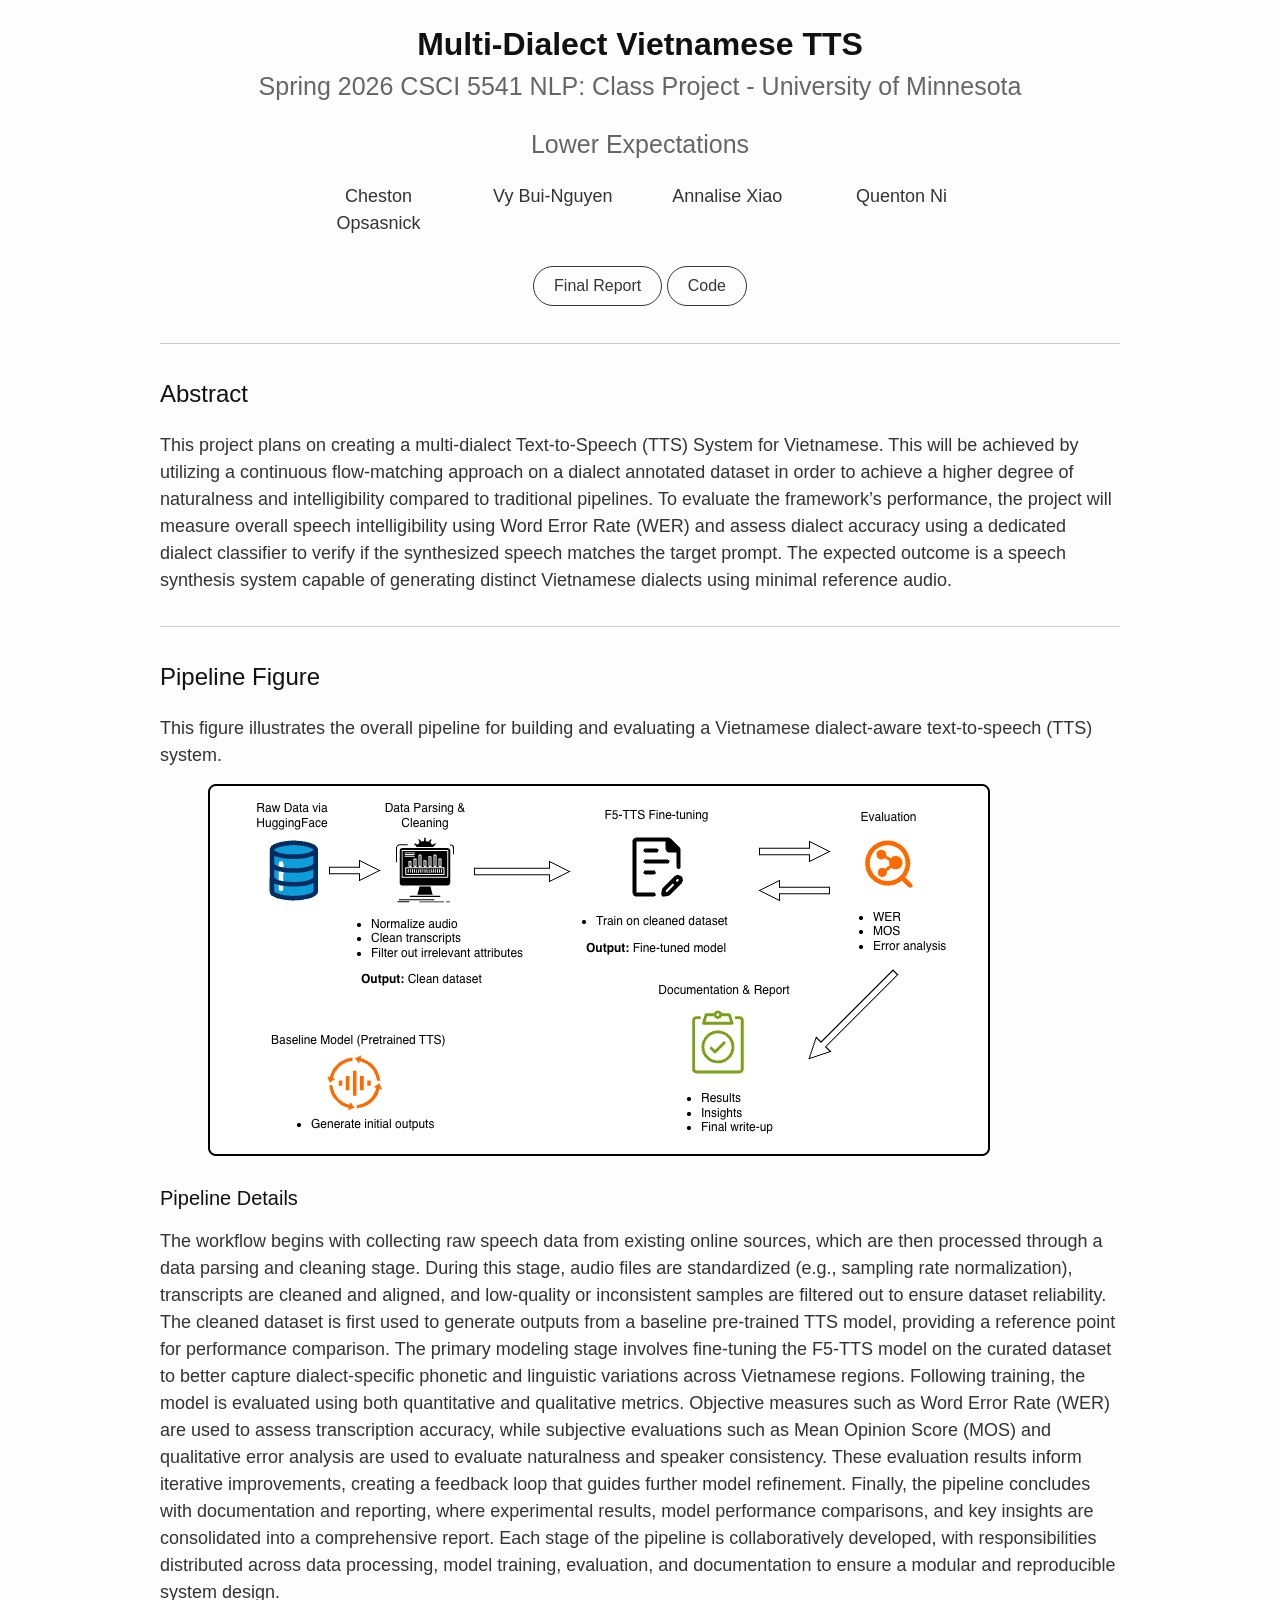
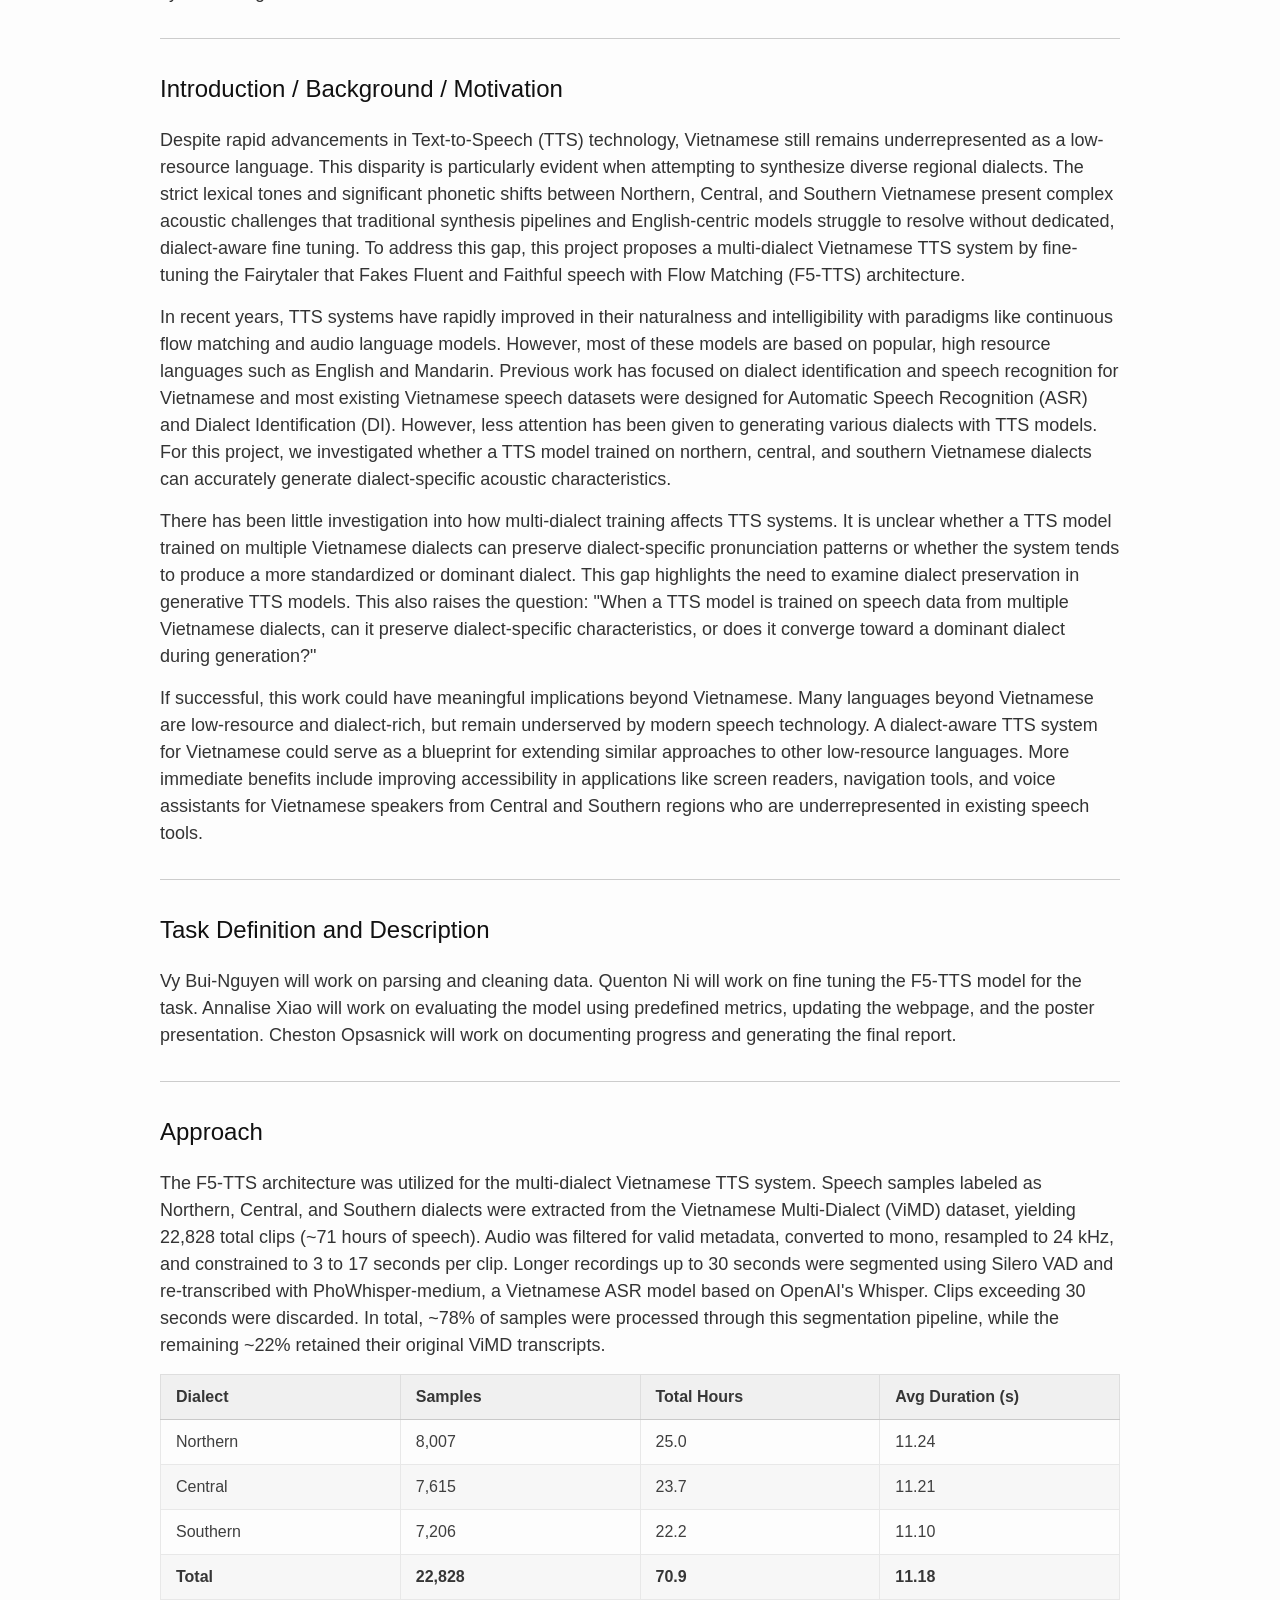
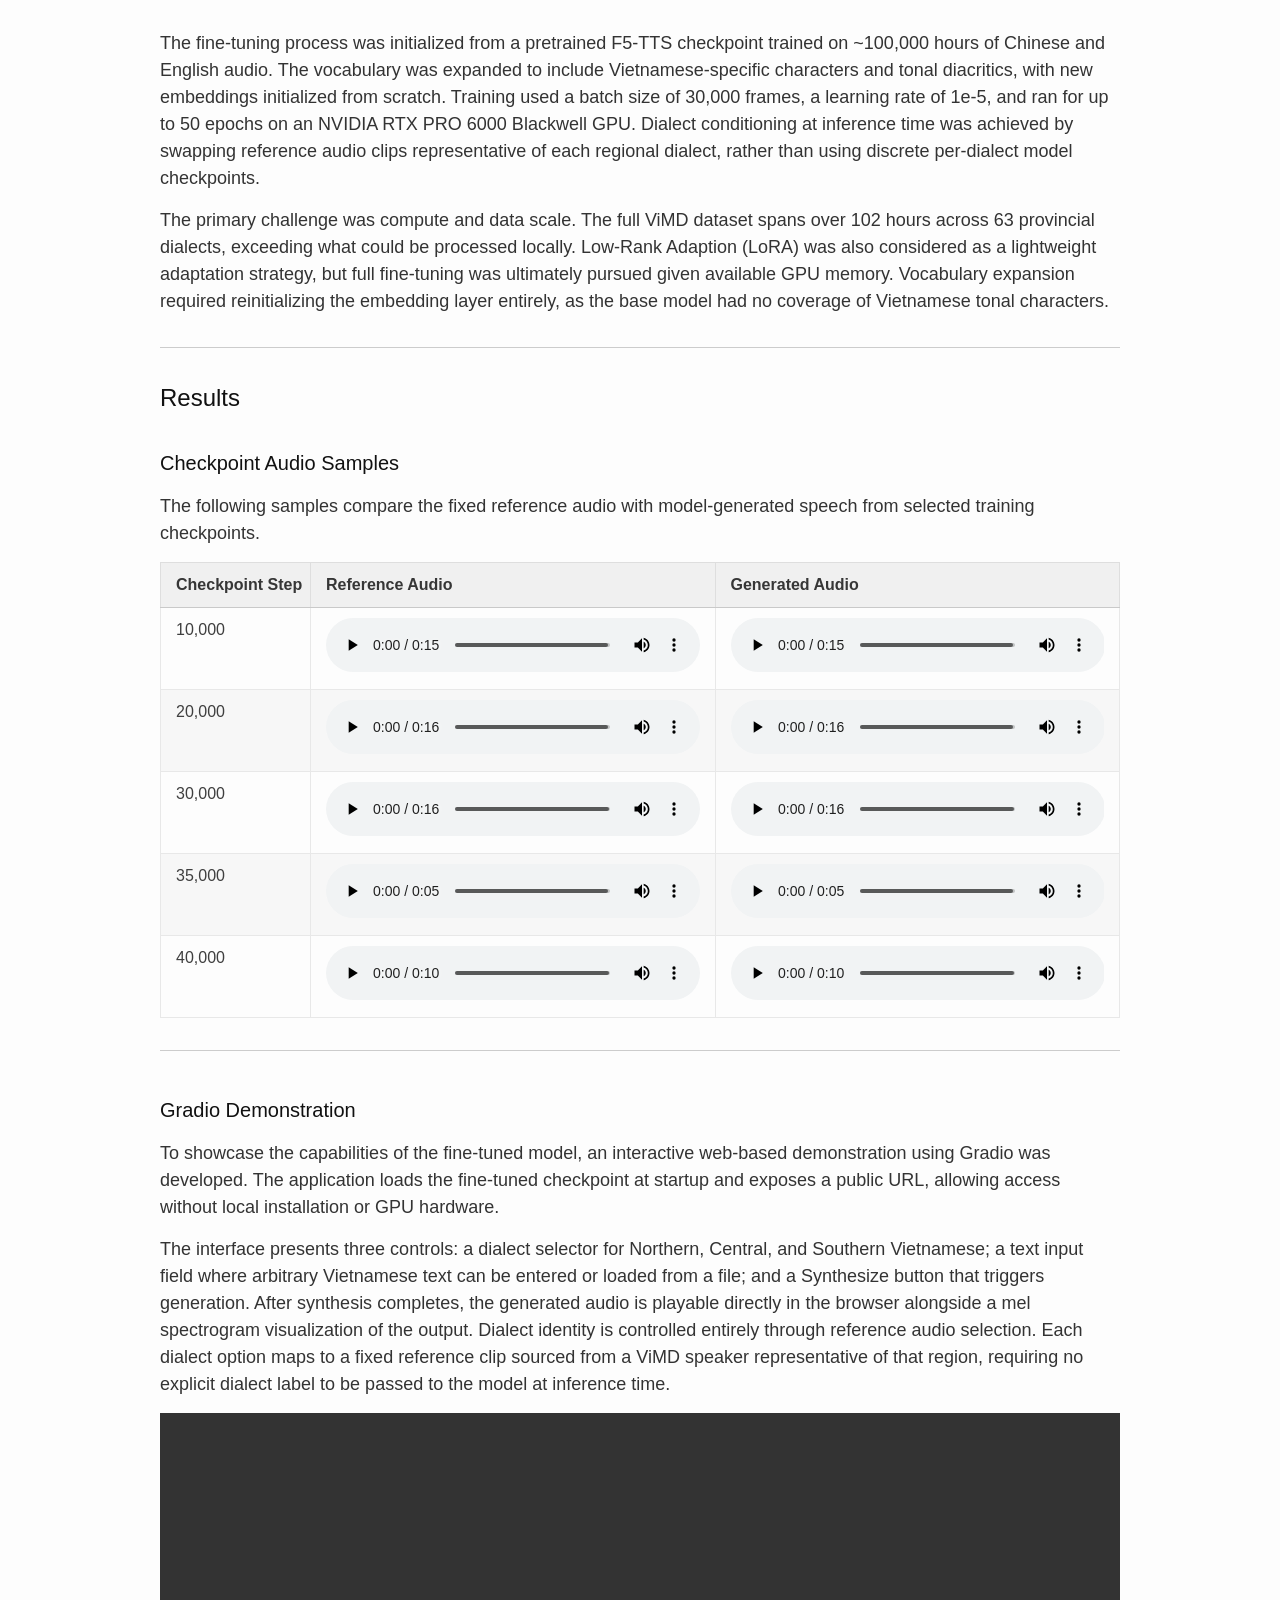
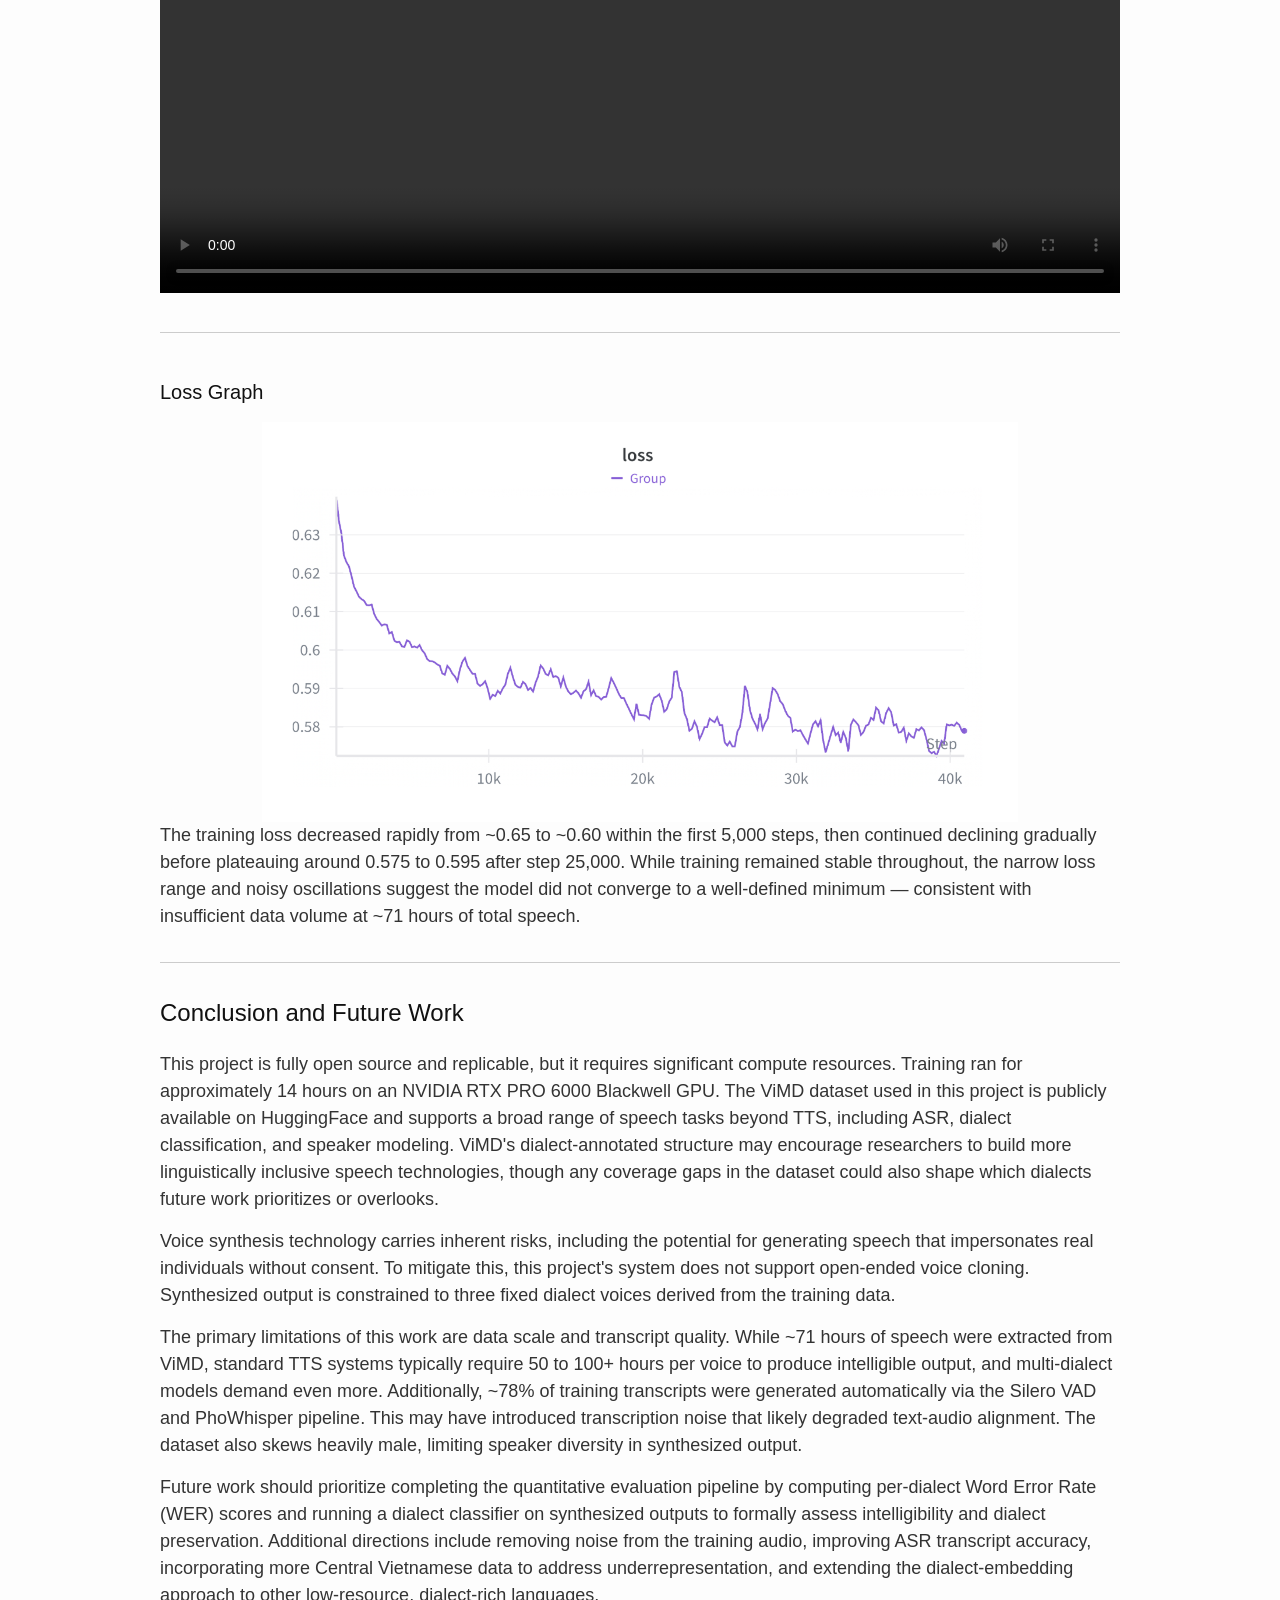
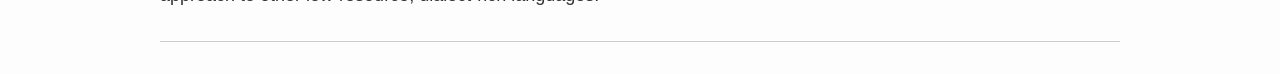
==== docs/index.html @ cd332988 "Deleted unused sections and fixed formatting" ====
<!DOCTYPE html>
<!-- saved from url=(0014)about:internet -->
<html lang=" en-US"><head><meta http-equiv="Content-Type" content="text/html; charset=UTF-8">
  
  <meta http-equiv="X-UA-Compatible" content="IE=edge">
  <meta name="viewport" content="width=device-width, initial-scale=1">
  <title>NLP Class Project | Spring 2026 CSCI 5541 | University of Minnesota</title>

  <link rel="stylesheet" href="./files/bulma.min.css" />

  <link rel="stylesheet" href="./files/styles.css">
  <link rel="preconnect" href="https://fonts.gstatic.com/">
  <link href="./files/css2" rel="stylesheet">
  <link href="./files/css" rel="stylesheet">


  <base href="." target="_blank"></head>


<body>
  <div>
    <div class="wrapper">
      <h1 style="font-family: &#39;Lato&#39;, sans-serif;">Multi-Dialect Vietnamese TTS</h1>
      <h4 style="font-family: &#39;Lato&#39;, sans-serif; ">Spring 2026 CSCI 5541 NLP: Class Project - University of Minnesota</h4>
      <h4 style="font-family: &#39;Lato&#39;, sans-serif; ">Lower Expectations</h4>

      <div class="authors-wrapper">
        
        <div class="author-container">
          <p>
                        
              Cheston Opsasnick
            
          </p>
        </div>
        
        <div class="author-container">
          <p>
            
            Vy Bui-Nguyen
            
          </p>
        </div>
        
        <div class="author-container">
          <p>
              Annalise Xiao
          </p>
        </div>
        
        <div class="author-container">
          <p>
            Quenton Ni
          </p>
        </div>
        
      </div>

      <br/>

      <div class="authors-wrapper">
        <div class="publication-links">
          <!-- Github link -->
          <span class="link-block">
            <a
              href=""
              target="_blank"
              class="external-link button is-normal is-rounded is-dark is-outlined"
            >
            <span>Final Report</span>
            </a>
          </span>
          <span class="link-block">
            <a
              href="https://github.com/vybuin/viet_tts_project"
              target="_blank"
              class="external-link button is-normal is-rounded is-dark is-outlined"
            >
            <span>Code</span>
            </a>
          </span>                   
        </div>
      </div>


    </div>
  </div>

  <div class="wrapper">
    <hr>
    
    <h2 id="abstract">Abstract</h2>

<p>
This project plans on creating a multi-dialect Text-to-Speech (TTS) System for Vietnamese. This will be achieved by utilizing a continuous flow-matching approach on a dialect annotated dataset in order to achieve a higher degree
of naturalness and intelligibility compared to traditional pipelines. To evaluate the framework’s performance, the project will measure overall speech intelligibility using Word Error
Rate (WER) and assess dialect accuracy using a dedicated dialect classifier to verify if the synthesized speech matches the target prompt. The expected outcome is a speech synthesis system capable of generating distinct Vietnamese
dialects using minimal reference audio.
</p>

<hr>

<h2 id="teaser">Pipeline Figure</h2>

<p>This figure illustrates the overall pipeline for building and evaluating a Vietnamese dialect-aware text-to-speech (TTS) system.</p>

<p class="sys-img"><img src="./files/teaser.png" alt="imgname"></p>

<h3 id="the-timeline-and-the-highlights">Pipeline Details</h3>

<p>
The workflow begins with collecting raw speech data from existing online sources, which are then processed through a data parsing and cleaning stage. During this stage, audio files are standardized (e.g., sampling rate normalization), transcripts are cleaned and aligned, and low-quality or inconsistent samples are filtered out to ensure dataset reliability.
The cleaned dataset is first used to generate outputs from a baseline pre-trained TTS model, providing a reference point for performance comparison. The primary modeling stage involves fine-tuning the F5-TTS model on the curated dataset to better capture dialect-specific phonetic and linguistic variations across Vietnamese regions.
Following training, the model is evaluated using both quantitative and qualitative metrics. Objective measures such as Word Error Rate (WER) are used to assess transcription accuracy, while subjective evaluations such as Mean Opinion Score (MOS) and qualitative error analysis are used to evaluate naturalness and speaker consistency. These evaluation results inform iterative improvements, creating a feedback loop that guides further model refinement.
Finally, the pipeline concludes with documentation and reporting, where experimental results, model performance comparisons, and key insights are consolidated into a comprehensive report. Each stage of the pipeline is collaboratively developed, with responsibilities distributed across data processing, model training, evaluation, and documentation to ensure a modular and reproducible system design.
</p>

<hr>

<h2 id="introduction">Introduction / Background / Motivation</h2>
<p>
Despite rapid advancements in Text-to-Speech (TTS) technology, Vietnamese still remains underrepresented as a low-resource language. This disparity is particularly evident when attempting to synthesize diverse regional dialects. 
The strict lexical tones and significant phonetic shifts between Northern, Central, and Southern Vietnamese present complex acoustic challenges that traditional synthesis pipelines and English-centric models struggle to resolve without dedicated, dialect-aware fine tuning.
To address this gap, this project proposes a multi-dialect Vietnamese TTS system by fine-tuning the Fairytaler that Fakes Fluent and Faithful speech with Flow Matching (F5-TTS) architecture. 
</p>

<p>
In recent years, TTS systems have rapidly improved in their naturalness and intelligibility with paradigms like continuous flow matching and audio language models.  However, most of these models are based on popular, high resource languages such as English and Mandarin.
Previous work has focused on dialect identification and speech recognition for Vietnamese and most existing Vietnamese speech datasets were designed for Automatic Speech Recognition (ASR) and Dialect Identification (DI).
However, less attention has been given to generating various dialects with TTS models. For this project, we investigated whether a TTS model trained on northern, central, and southern Vietnamese dialects can accurately generate dialect-specific acoustic characteristics. 
<p>

<p>
There has been little investigation into how multi-dialect training affects TTS systems. It is unclear whether a TTS model trained on multiple Vietnamese dialects can preserve dialect-specific pronunciation patterns or whether the system tends to produce a more standardized or dominant dialect. 
This gap highlights the need to examine dialect preservation in generative TTS models. This also raises the question: "When a TTS model is trained on speech data from multiple Vietnamese dialects, can it preserve dialect-specific characteristics, or does it converge toward a dominant dialect during generation?"
</p>

<p>
If successful, this work could have meaningful implications beyond Vietnamese. Many languages beyond Vietnamese are low-resource and dialect-rich, but remain underserved by modern speech technology. A dialect-aware TTS system for Vietnamese could serve as a blueprint for extending similar approaches to other low-resource languages.
More immediate benefits include improving accessibility in applications like screen readers, navigation tools, and voice assistants for Vietnamese speakers from Central and Southern regions who are underrepresented in existing speech tools.
</p>

<hr>

<h2 id="task_def">Task Definition and Description</h2>
<p>
Vy Bui-Nguyen will work on parsing and cleaning data. Quenton Ni will work on fine tuning the F5-TTS model for the task. 
Annalise Xiao will work on evaluating the model using predefined metrics, updating the webpage, and the poster presentation. Cheston Opsasnick will work on documenting progress and generating the final report.
</p>

<hr>

<h2 id="approach">Approach</h2>
<p>
The F5-TTS architecture was utilized for the multi-dialect Vietnamese TTS system. Speech samples labeled as Northern, Central, and Southern dialects were extracted from the Vietnamese Multi-Dialect (ViMD) dataset, yielding 22,828 total clips (~71 hours of speech). Audio was filtered for valid metadata, converted to mono, resampled to 24 kHz, and constrained to 3 to 17 seconds per clip. 
Longer recordings up to 30 seconds were segmented using Silero VAD and re-transcribed with PhoWhisper-medium, a Vietnamese ASR model based on OpenAI's Whisper. Clips exceeding 30 seconds were discarded. In total, ~78% of samples were processed through this segmentation pipeline, while the remaining ~22% retained their original ViMD transcripts. 
</p>

<div class="table-wrapper">
  <table class="project-table">
    <thead>
      <tr>
        <th>Dialect</th>
        <th>Samples</th>
        <th>Total Hours</th>
        <th>Avg Duration (s)</th>
      </tr>
    </thead>
    <tbody>
      <tr><td>Northern</td><td>8,007</td><td>25.0</td><td>11.24</td></tr>
      <tr><td>Central</td><td>7,615</td><td>23.7</td><td>11.21</td></tr>
      <tr><td>Southern</td><td>7,206</td><td>22.2</td><td>11.10</td></tr>
      <tr><td><strong>Total</strong></td><td><strong>22,828</strong></td><td><strong>70.9</strong></td><td><strong>11.18</strong></td></tr>
    </tbody>
  </table>
</div>

<p>
The fine-tuning process was initialized from a pretrained F5-TTS checkpoint trained on ~100,000 hours of Chinese and English audio. The vocabulary was expanded to include Vietnamese-specific characters and tonal diacritics, with new embeddings initialized from scratch.
Training used a batch size of 30,000 frames, a learning rate of 1e-5, and ran for up to 50 epochs on an NVIDIA RTX PRO 6000 Blackwell GPU. Dialect conditioning at inference time was achieved by swapping reference audio clips representative of each regional dialect, rather than using discrete per-dialect model checkpoints.
</p>

<p>
The primary challenge was compute and data scale. The full ViMD dataset spans over 102 hours across 63 provincial dialects, exceeding what could be processed locally. Low-Rank Adaption (LoRA) was also considered as a lightweight adaptation strategy, but full fine-tuning was ultimately pursued given available GPU memory. 
Vocabulary expansion required reinitializing the embedding layer entirely, as the base model had no coverage of Vietnamese tonal characters.
</p>

<hr>
    
<h2 id="results">Results</h2>

<h3>Checkpoint Audio Samples</h3>
<p>
  The following samples compare the fixed reference audio with model-generated speech from selected training checkpoints.
</p>

<div class="table-wrapper">
  <table class="project-table audio-results-table">
    <thead>
      <tr>
        <th>Checkpoint Step</th>
        <th>Reference Audio</th>
        <th>Generated Audio</th>
      </tr>
    </thead>
    <tbody>
      <tr>
        <td>10,000</td>
        <td>
          <audio controls preload="metadata">
            <source src="./files/audio/update_10000_ref.wav" type="audio/wav">
            Your browser does not support the audio element.
          </audio>
        </td>
        <td>
          <audio controls preload="metadata">
            <source src="./files/audio/update_10000_gen.wav" type="audio/wav">
            Your browser does not support the audio element.
          </audio>
        </td>
      </tr>
      <tr>
        <td>20,000</td>
        <td>
          <audio controls preload="metadata">
            <source src="./files/audio/update_20000_ref.wav" type="audio/wav">
            Your browser does not support the audio element.
          </audio>
        </td>
        <td>
          <audio controls preload="metadata">
            <source src="./files/audio/update_20000_gen.wav" type="audio/wav">
            Your browser does not support the audio element.
          </audio>
        </td>
      </tr>
      <tr>
        <td>30,000</td>
        <td>
          <audio controls preload="metadata">
            <source src="./files/audio/update_30000_ref.wav" type="audio/wav">
            Your browser does not support the audio element.
          </audio>
        </td>
        <td>
          <audio controls preload="metadata">
            <source src="./files/audio/update_30000_gen.wav" type="audio/wav">
            Your browser does not support the audio element.
          </audio>
        </td>
      </tr>
      <tr>
        <td>35,000</td>
        <td>
          <audio controls preload="metadata">
            <source src="./files/audio/update_35000_ref.wav" type="audio/wav">
            Your browser does not support the audio element.
          </audio>
        </td>
        <td>
          <audio controls preload="metadata">
            <source src="./files/audio/update_35000_gen.wav" type="audio/wav">
            Your browser does not support the audio element.
          </audio>
        </td>
      </tr>
      <tr>
        <td>40,000</td>
        <td>
          <audio controls preload="metadata">
            <source src="./files/audio/update_40000_ref.wav" type="audio/wav">
            Your browser does not support the audio element.
          </audio>
        </td>
        <td>
          <audio controls preload="metadata">
            <source src="./files/audio/update_40000_gen.wav" type="audio/wav">
            Your browser does not support the audio element.
          </audio>
        </td>
      </tr>
    </tbody>
  </table>
</div>

<hr>

<h3>Gradio Demonstration</h3>
<p>
To showcase the capabilities of the fine-tuned model, an interactive web-based demonstration using Gradio was developed. 
The application loads the fine-tuned checkpoint at startup and exposes a public URL, allowing access without local installation or GPU hardware.
</p>

<p>
The interface presents three controls: a dialect selector for Northern, Central, and Southern Vietnamese; a text input field where arbitrary Vietnamese text can be entered or loaded from a file; and a Synthesize button that triggers generation. After synthesis completes, the 
generated audio is playable directly in the browser alongside a mel spectrogram visualization of the output. Dialect identity is controlled entirely through reference audio selection. 
Each dialect option maps to a fixed reference clip sourced from a ViMD speaker representative of that region, requiring no explicit dialect label to be passed to the model at inference time.
</p>

<video width="1080" controls>
  <source src="files/gradio-demo.mp4" type="video/mp4">
</video>

<hr>

<h3>Loss Graph</h3>
<div style="text-align: center;">
  <img style="height: 400px;" alt="Training loss curve over 40,000 steps" src="./files/loss-graph.png">
</div>
<p>
  The training loss decreased rapidly from ~0.65 to ~0.60 within the first 5,000 steps, then continued declining gradually before plateauing around 0.575 to 0.595 after step 25,000. While training remained stable throughout, the narrow loss range and noisy oscillations suggest the model did not converge to a well-defined minimum — consistent with insufficient data volume at ~71 hours of total speech.
</p>

<hr>

<h2 id="conclusion">Conclusion and Future Work</h2>
<p>
  This project is fully open source and replicable, but it requires significant compute resources. Training ran for approximately 14 hours on an NVIDIA RTX PRO 6000 Blackwell GPU. The ViMD dataset used in this project is publicly available on HuggingFace and supports a broad range of speech tasks beyond TTS, including ASR, dialect classification, and speaker modeling. ViMD's dialect-annotated structure may encourage researchers to build more linguistically inclusive speech technologies, though any coverage gaps in the dataset could also shape which dialects future work prioritizes or overlooks.
</p>

<p>
  Voice synthesis technology carries inherent risks, including the potential for generating speech that impersonates real individuals without consent. To mitigate this, this project's system does not support open-ended voice cloning. Synthesized output is constrained to three fixed dialect voices derived from the training data.
</p>

<p>
  The primary limitations of this work are data scale and transcript quality. While ~71 hours of speech were extracted from ViMD, standard TTS systems typically require 50 to 100+ hours per voice to produce intelligible output, and multi-dialect models demand even more. Additionally, ~78% of training transcripts were generated automatically via the Silero VAD and PhoWhisper pipeline. This may have introduced transcription noise that likely degraded text-audio alignment. The dataset also skews heavily male, limiting speaker diversity in synthesized output.
</p>

<p>
  Future work should prioritize completing the quantitative evaluation pipeline by computing per-dialect Word Error Rate (WER) scores and running a dialect classifier on synthesized outputs to formally assess intelligibility and dialect preservation. Additional directions include removing noise from the training audio, improving ASR transcript accuracy, incorporating more Central Vietnamese data to address underrepresentation, and extending the dialect-embedding approach to other low-resource, dialect-rich languages.
</p>

<hr>
  </div>
  
</body></html>
---- docs/files/styles.css ----
/** Reset some basic elements */
body, h1, h2, h3, h4, h5, h6, p, blockquote, pre, hr, dl, dd, ol, ul, figure { margin: 0; padding: 0; }

/** Basic styling */
body { font: 400 16px/1.5 -apple-system, BlinkMacSystemFont, "Segoe UI", Roboto, Helvetica, Arial, sans-serif, "Apple Color Emoji", "Segoe UI Emoji", "Segoe UI Symbol"; color: #111; background-color: #fdfdfd; -webkit-text-size-adjust: 100%; -webkit-font-feature-settings: "kern" 1; -moz-font-feature-settings: "kern" 1; -o-font-feature-settings: "kern" 1; font-feature-settings: "kern" 1; font-kerning: normal; display: flex; min-height: 100vh; flex-direction: column; }

/** Set `margin-bottom` to maintain vertical rhythm */
h1, h2, h3, h4, h5, h6, p, blockquote, pre, ul, ol, dl, figure, .highlight { margin-bottom: 15px; }

/** `main` element */
main { display: block; /* Default value of `display` of `main` element is 'inline' in IE 11. */ }

/** Images */
img { max-width: 100%; vertical-align: middle; }

/** Figures */
figure > img { display: block; }

figcaption { font-size: 14px; }

/** Lists */
ul, ol { margin-left: 30px; }

li > ul, li > ol { margin-bottom: 0; }

/** Headings */
h1, h2, h3, h4, h5, h6 { font-weight: 400; }

/** Links */
a { color: #2a7ae2; text-decoration: none; }

a:visited { color: #1756a9; }

a:hover { color: #111; text-decoration: underline; }

.social-media-list a:hover { text-decoration: none; }

.social-media-list a:hover .username { text-decoration: underline; }

/** Blockquotes */
blockquote { color: #828282; border-left: 4px solid #e8e8e8; padding-left: 15px; font-size: 18px; letter-spacing: -1px; font-style: italic; }

blockquote > :last-child { margin-bottom: 0; }

/** Code formatting */
pre, code { font-size: 15px; border: 1px solid #e8e8e8; border-radius: 3px; background-color: #eef; }

code { padding: 1px 5px; }

pre { padding: 8px 12px; overflow-x: auto; }

pre > code { border: 0; padding-right: 0; padding-left: 0; }

/** Wrapper */
.wrapper { max-width: -webkit-calc(800px - (30px * 2)); max-width: calc(800px - (30px * 2)); margin-right: auto; margin-left: auto; padding-right: 30px; padding-left: 30px; }

@media screen and (max-width: 800px) { .wrapper { max-width: -webkit-calc(800px - (30px)); max-width: calc(800px - (30px)); padding-right: 15px; padding-left: 15px; } }

/** Clearfix */
.footer-col-wrapper:after, .wrapper:after { content: ""; display: table; clear: both; }

/** Icons */
.svg-icon { width: 16px; height: 16px; display: inline-block; fill: #828282; padding-right: 5px; vertical-align: text-top; }

.social-media-list li + li { padding-top: 5px; }

/** Tables */
table { margin-bottom: 30px; width: 100%; text-align: left; color: #3f3f3f; border-collapse: collapse; border: 1px solid #e8e8e8; }

table tr:nth-child(even) { background-color: #f7f7f7; }

table th, table td { padding: 10px 15px; }

table th { background-color: #f0f0f0; border: 1px solid #dedede; border-bottom-color: #c9c9c9; }

table td { border: 1px solid #e8e8e8; }

.table-wrapper { overflow-x: auto; margin-bottom: 30px; }

.table-wrapper table { margin-bottom: 0; }

.project-table { table-layout: fixed; }

.audio-results-table { min-width: 700px; }

.audio-results-table th:first-child,
.audio-results-table td:first-child { width: 150px; white-space: nowrap; }

.audio-results-table audio { width: 100%; min-width: 220px; }

/** Site header */
.site-header { border-top: 5px solid #424242; border-bottom: 1px solid #e8e8e8; min-height: 55.95px; position: relative; }

.site-title { font-size: 26px; font-weight: 300; line-height: 54px; letter-spacing: -1px; margin-bottom: 0; float: left; }

.site-title, .site-title:visited { color: #424242; }

.site-nav { float: right; line-height: 54px; }

.site-nav .nav-trigger { display: none; }

.site-nav .menu-icon { display: none; }

.site-nav .page-link { color: #111; line-height: 1.5; }

.site-nav .page-link:not(:last-child) { margin-right: 20px; }

@media screen and (max-width: 600px) { .site-nav { position: absolute; top: 9px; right: 15px; background-color: #fdfdfd; border: 1px solid #e8e8e8; border-radius: 5px; text-align: right; } .site-nav label[for="nav-trigger"] { display: block; float: right; width: 36px; height: 36px; z-index: 2; cursor: pointer; } .site-nav .menu-icon { display: block; float: right; width: 36px; height: 26px; line-height: 0; padding-top: 10px; text-align: center; } .site-nav .menu-icon > svg { fill: #424242; } .site-nav input ~ .trigger { clear: both; display: none; } .site-nav input:checked ~ .trigger { display: block; padding-bottom: 5px; } .site-nav .page-link { display: block; padding: 5px 10px; margin-left: 20px; } .site-nav .page-link:not(:last-child) { margin-right: 0; } }

/** Site footer */
.site-footer { border-top: 1px solid #e8e8e8; padding: 30px 0; }

.footer-heading { font-size: 18px; margin-bottom: 15px; }

.contact-list, .social-media-list { list-style: none; margin-left: 0; }

.footer-col-wrapper { font-size: 15px; color: #828282; margin-left: -15px; }

.footer-col { float: left; margin-bottom: 15px; padding-left: 15px; }

.footer-col-1 { width: -webkit-calc(35% - (30px / 2)); width: calc(35% - (30px / 2)); }

.footer-col-2 { width: -webkit-calc(20% - (30px / 2)); width: calc(20% - (30px / 2)); }

.footer-col-3 { width: -webkit-calc(45% - (30px / 2)); width: calc(45% - (30px / 2)); }

@media screen and (max-width: 800px) { .footer-col-1, .footer-col-2 { width: -webkit-calc(50% - (30px / 2)); width: calc(50% - (30px / 2)); } .footer-col-3 { width: -webkit-calc(100% - (30px / 2)); width: calc(100% - (30px / 2)); } }

@media screen and (max-width: 600px) { .footer-col { float: none; width: -webkit-calc(100% - (30px / 2)); width: calc(100% - (30px / 2)); } }

/** Page content */
.page-content { padding: 30px 0; flex: 1; }

.page-heading { font-size: 32px; }

.post-list-heading { font-size: 28px; }

.post-list { margin-left: 0; list-style: none; }

.post-list > li { margin-bottom: 30px; }

.post-meta { font-size: 14px; color: #828282; }

.post-link { display: block; font-size: 24px; }

/** Posts */
.post-header { margin-bottom: 30px; }

.post-title { font-size: 42px; letter-spacing: -1px; line-height: 1; }

@media screen and (max-width: 800px) { .post-title { font-size: 36px; } }

.post-content { margin-bottom: 30px; }

.post-content h2 { font-size: 32px; }

@media screen and (max-width: 800px) { .post-content h2 { font-size: 28px; } }

.post-content h3 { font-size: 26px; }

@media screen and (max-width: 800px) { .post-content h3 { font-size: 22px; } }

.post-content h4 { font-size: 20px; }

@media screen and (max-width: 800px) { .post-content h4 { font-size: 18px; } }

/** Syntax highlighting styles */
.highlight { background: #fff; }

.highlighter-rouge .highlight { background: #eef; }

.highlight .c { color: #998; font-style: italic; }

.highlight .err { color: #a61717; background-color: #e3d2d2; }

.highlight .k { font-weight: bold; }

.highlight .o { font-weight: bold; }

.highlight .cm { color: #998; font-style: italic; }

.highlight .cp { color: #999; font-weight: bold; }

.highlight .c1 { color: #998; font-style: italic; }

.highlight .cs { color: #999; font-weight: bold; font-style: italic; }

.highlight .gd { color: #000; background-color: #fdd; }

.highlight .gd .x { color: #000; background-color: #faa; }

.highlight .ge { font-style: italic; }

.highlight .gr { color: #a00; }

.highlight .gh { color: #999; }

.highlight .gi { color: #000; background-color: #dfd; }

.highlight .gi .x { color: #000; background-color: #afa; }

.highlight .go { color: #888; }

.highlight .gp { color: #555; }

.highlight .gs { font-weight: bold; }

.highlight .gu { color: #aaa; }

.highlight .gt { color: #a00; }

.highlight .kc { font-weight: bold; }

.highlight .kd { font-weight: bold; }

.highlight .kp { font-weight: bold; }

.highlight .kr { font-weight: bold; }

.highlight .kt { color: #458; font-weight: bold; }

.highlight .m { color: #099; }

.highlight .s { color: #d14; }

.highlight .na { color: #008080; }

.highlight .nb { color: #0086B3; }

.highlight .nc { color: #458; font-weight: bold; }

.highlight .no { color: #008080; }

.highlight .ni { color: #800080; }

.highlight .ne { color: #900; font-weight: bold; }

.highlight .nf { color: #900; font-weight: bold; }

.highlight .nn { color: #555; }

.highlight .nt { color: #000080; }

.highlight .nv { color: #008080; }

.highlight .ow { font-weight: bold; }

.highlight .w { color: #bbb; }

.highlight .mf { color: #099; }

.highlight .mh { color: #099; }

.highlight .mi { color: #099; }

.highlight .mo { color: #099; }

.highlight .sb { color: #d14; }

.highlight .sc { color: #d14; }

.highlight .sd { color: #d14; }

.highlight .s2 { color: #d14; }

.highlight .se { color: #d14; }

.highlight .sh { color: #d14; }

.highlight .si { color: #d14; }

.highlight .sx { color: #d14; }

.highlight .sr { color: #009926; }

.highlight .s1 { color: #d14; }

.highlight .ss { color: #990073; }

.highlight .bp { color: #999; }

.highlight .vc { color: #008080; }

.highlight .vg { color: #008080; }

.highlight .vi { color: #008080; }

.highlight .il { color: #099; }

.wrapper { max-width: calc(1000px - (10px * 2)); padding-right: 10px; padding-left: 10px; }

h1 { font-weight: bold; font-size: 32px; margin-top: 20px; margin-bottom: 0px; text-align: center; }

hr { margin-top: 32px; margin-bottom: 32px; background-color: #ccc; border: 0px; height: 1px; }

h4 { color: #666; font-size: 25px; margin-bottom: 20px; text-align: center; }

h2 { font-size: 24px; margin-bottom: 20px; }

h3 { font-size: 20px; padding-top: 12px; }

p { font-size: 18px; color: #333; font-weight: 300; }

.video-wrapper { text-align: center; margin-bottom: 20px; position: relative; width: 100%; padding-bottom: 56.25%; }

iframe { position: absolute; width: 100%; height: 100%; left: 0; top: 0; }

.links-wrapper { display: flex; flex-direction: row; align-items: flex-start; justify-content: center; gap: 40px; text-align: center; }


.authors-wrapper { display: flex; flex-direction: row; align-items: flex-start; justify-content: center; gap: 40px; text-align: center; }


.author-container { width: 14%; align-self: flex-start; }

.author-container p { margin-bottom: 0px; font-size: 18px; }

.author-image { position: relative; width: 100%; padding-bottom: 100%; margin-bottom: 5px; }

.author-image img { position: absolute; width: 100%; height: 100%; top: 0; left: 0; border-radius: 50%; }

.center { text-align: center; }

.acknowledgement { color: #999; font-size: 12px; }

.logos { text-align: center; }

.logos img { padding: 0 4px 0 4px; height: 28px; }

.img-left { display: inline-block; width: 45%; }

.text-right { display: inline-block; width: calc(54% - 16px); margin-left: 16px; vertical-align: middle; }

.quote { width: 70%; margin-left: 15%; }

pre { display: block; font-size: 14px; color: #333; word-break: break-all; word-wrap: break-word; background-color: #f5f5f5; border: 1px solid #ccc; border-radius: 4px; }

.sys-img { width: 90%; margin-left: 5%; }

.sys-img-small { width: 70%; margin-left: 15%; }

.sys-icon-img img { width: 25px; }

.links p { margin-bottom: 10px; }

@media (max-width: 600px) { h4 { font-size: 20px; } h2 { font-size: 20px; } h3 { font-size: 16px; } p { font-size: 14px; } .author-container p { font-size: 10px; } pre { font-size: 10px; } .wrapper { max-width: calc(100vw - 20px); padding-right: 10px; padding-left: 10px; } .authors-wrapper { display: flex; flex-direction: row; align-items: flex-start; justify-content: center; gap: 10px; text-align: center; } .author-container { width: 12%; align-self: flex-start; } .img-left { display: block; text-align: center; width: 70%; margin-left: 15%; } .text-right { width: 100%; margin-left: 0px; } .sys-img { width: 100%; margin-left: 0; } }

caption {
    caption-side: bottom;
}
/*# sourceMappingURL=styles.css.map */




.link-block a {
    margin-top: 5px;
    margin-bottom: 5px;
}
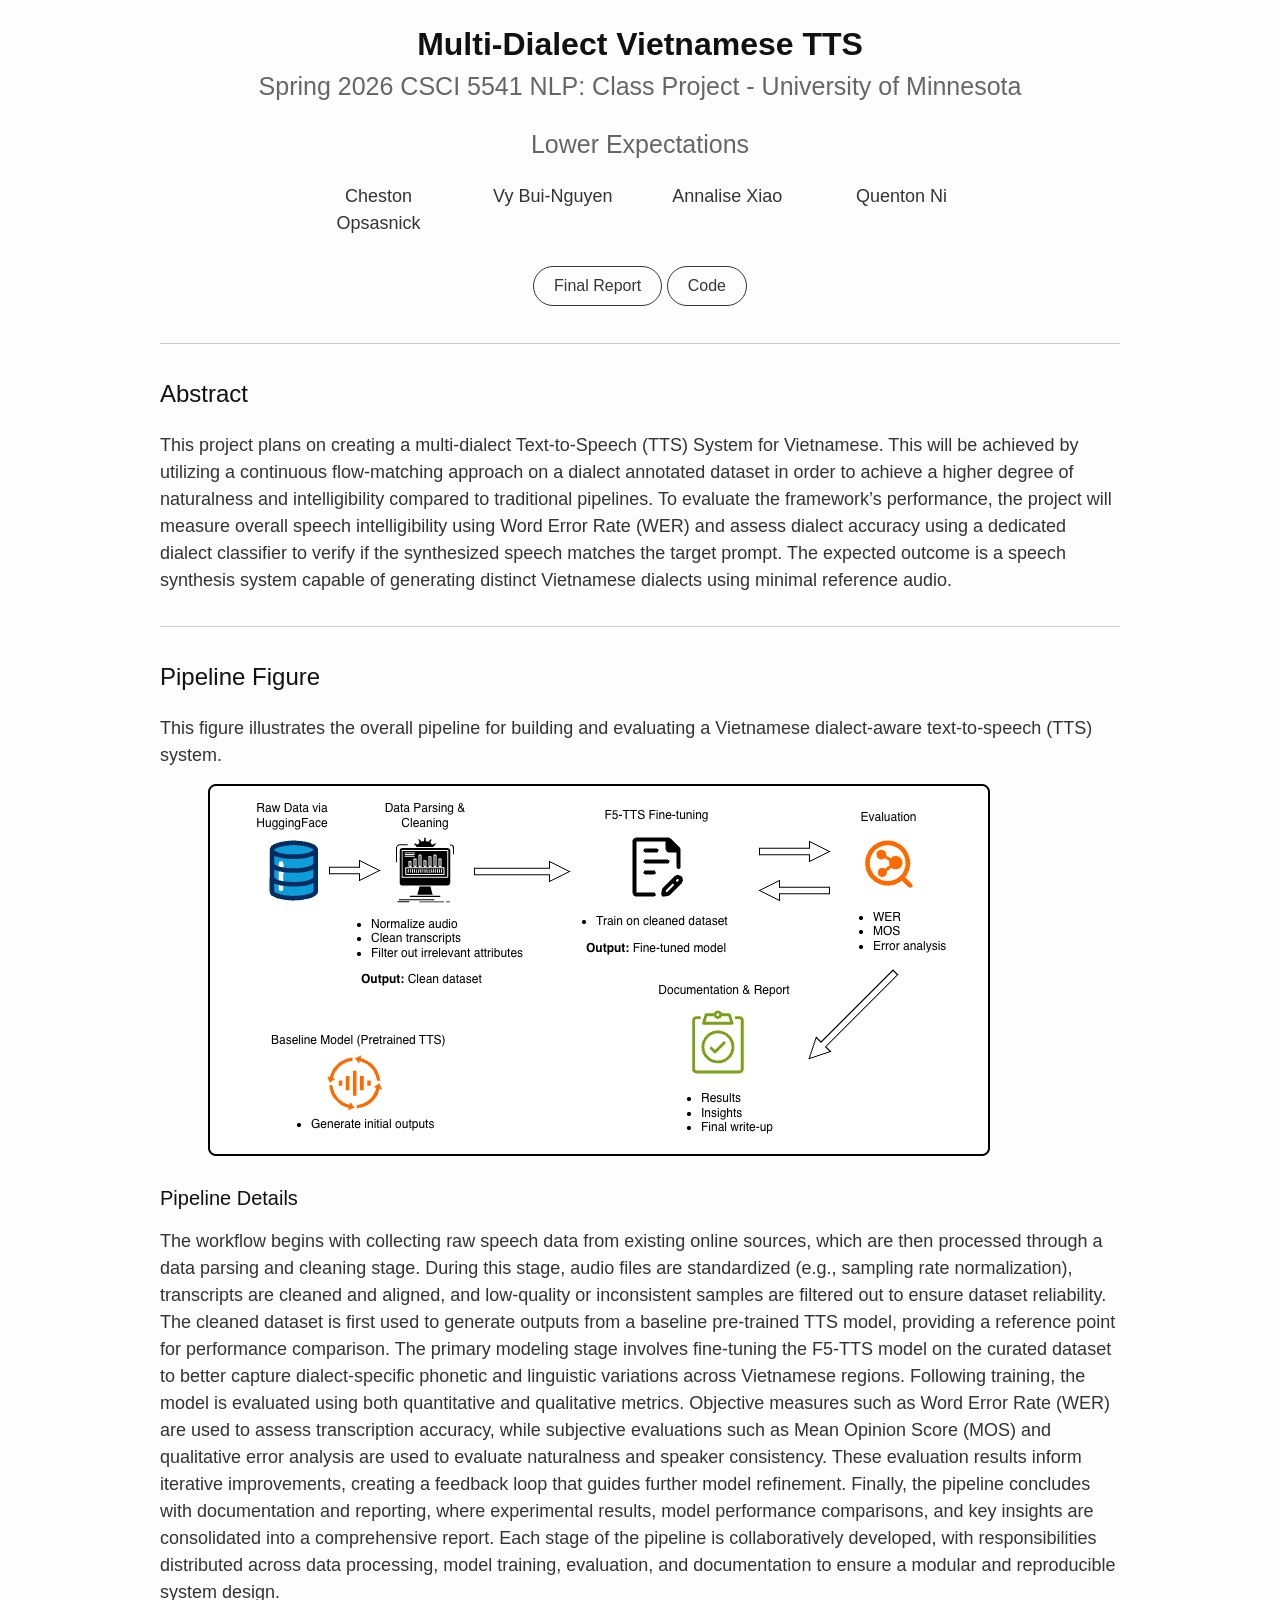
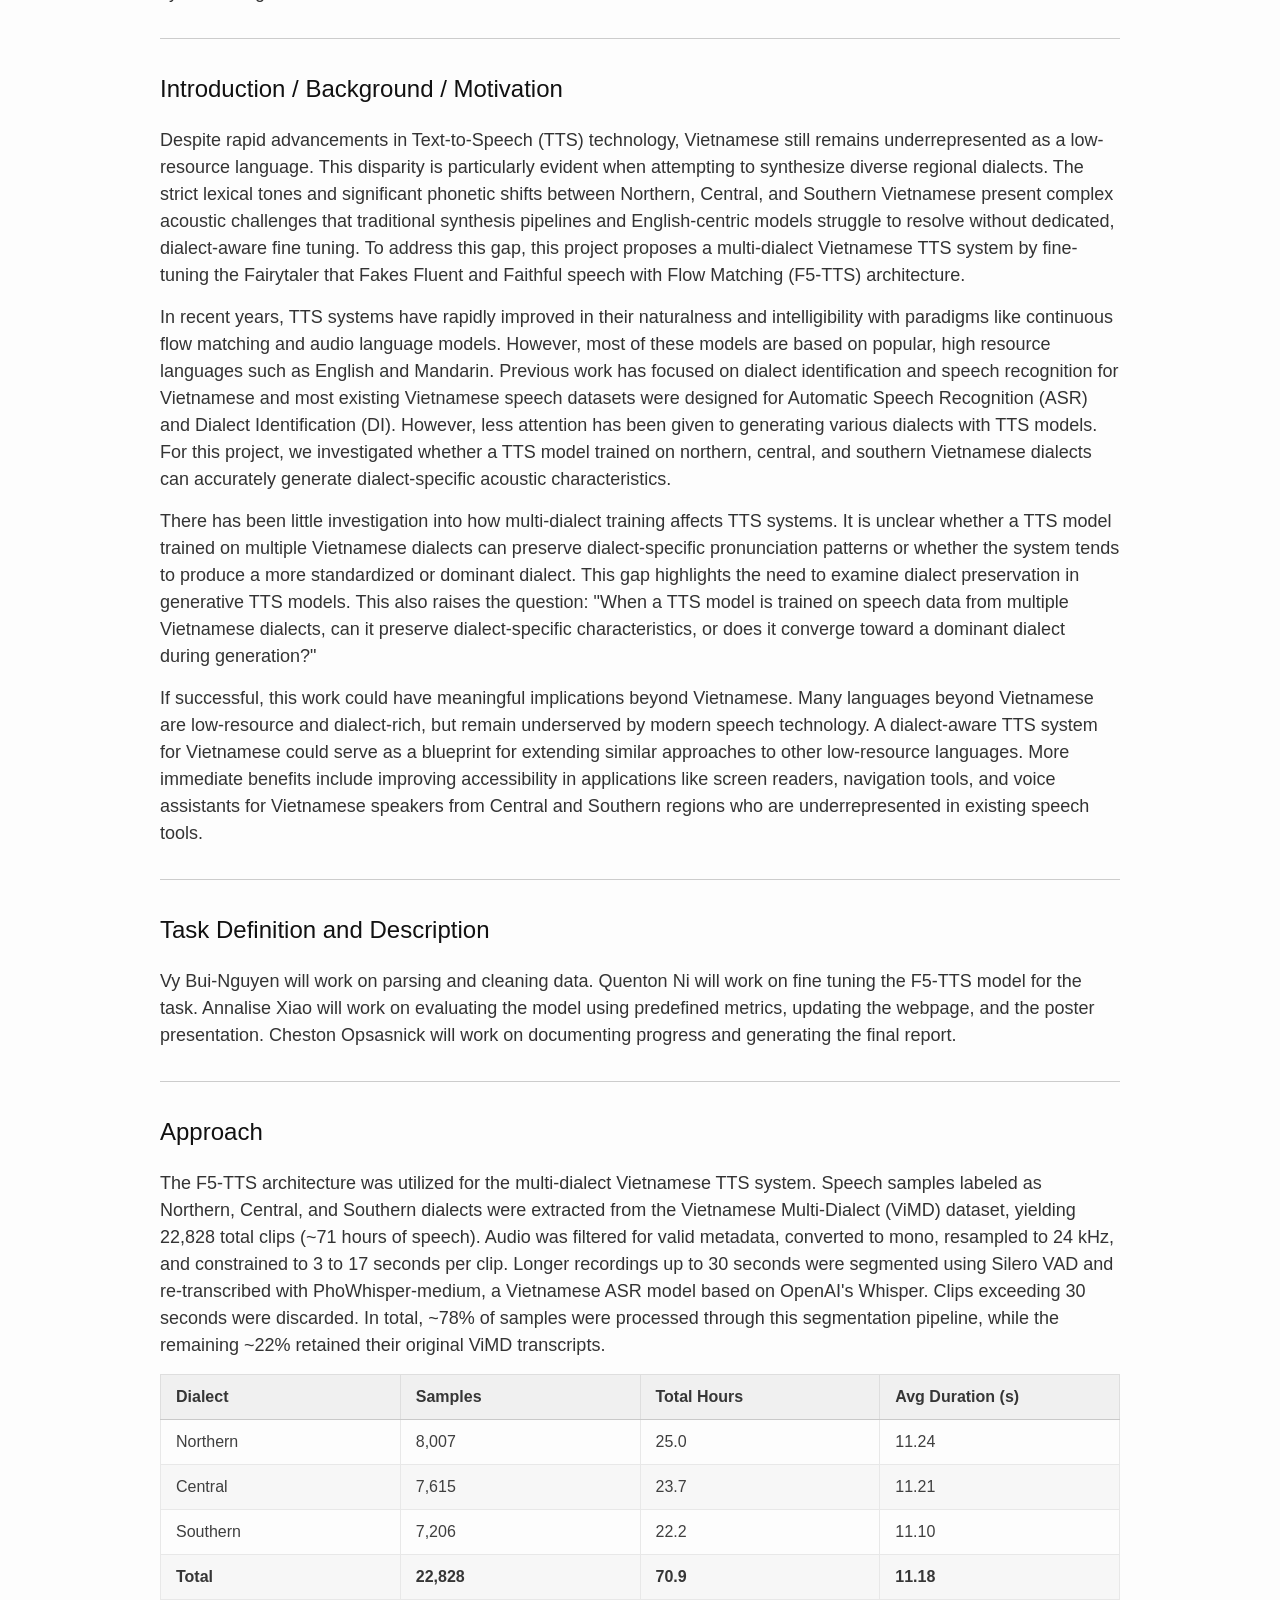
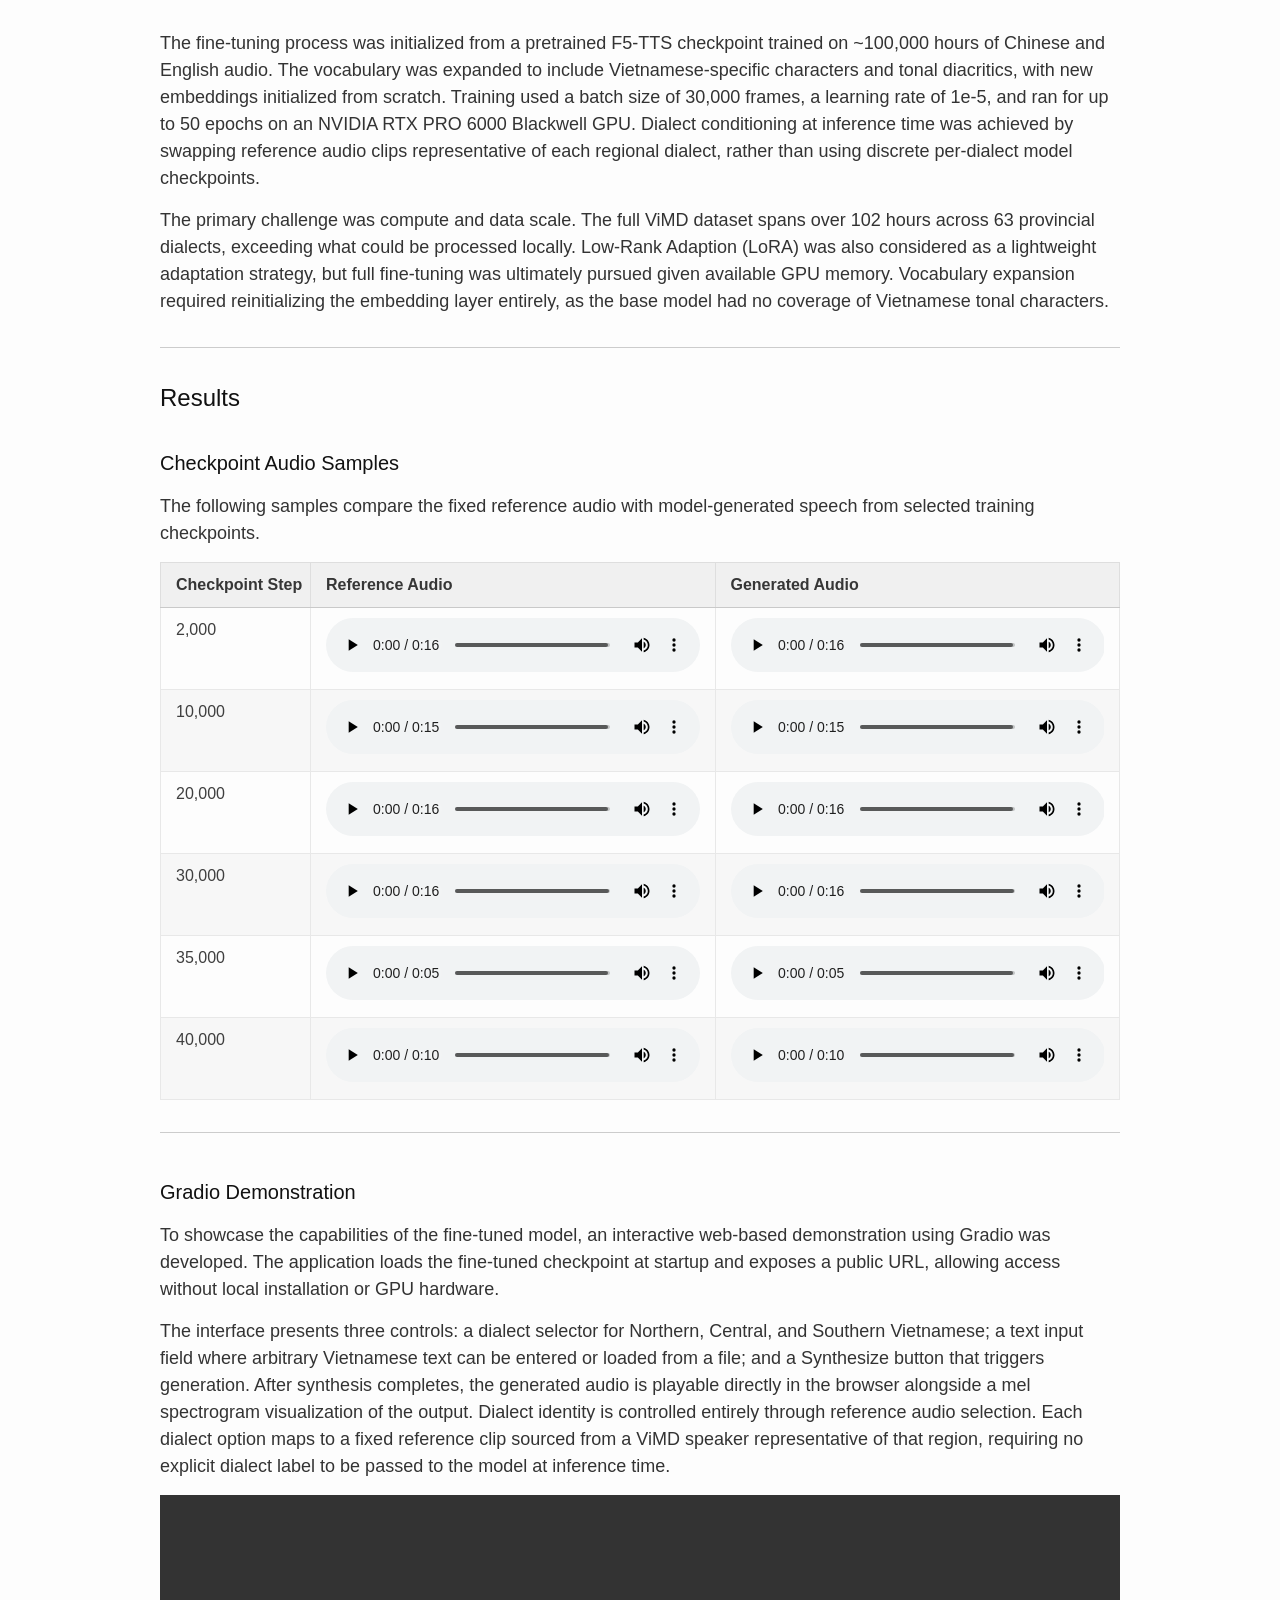
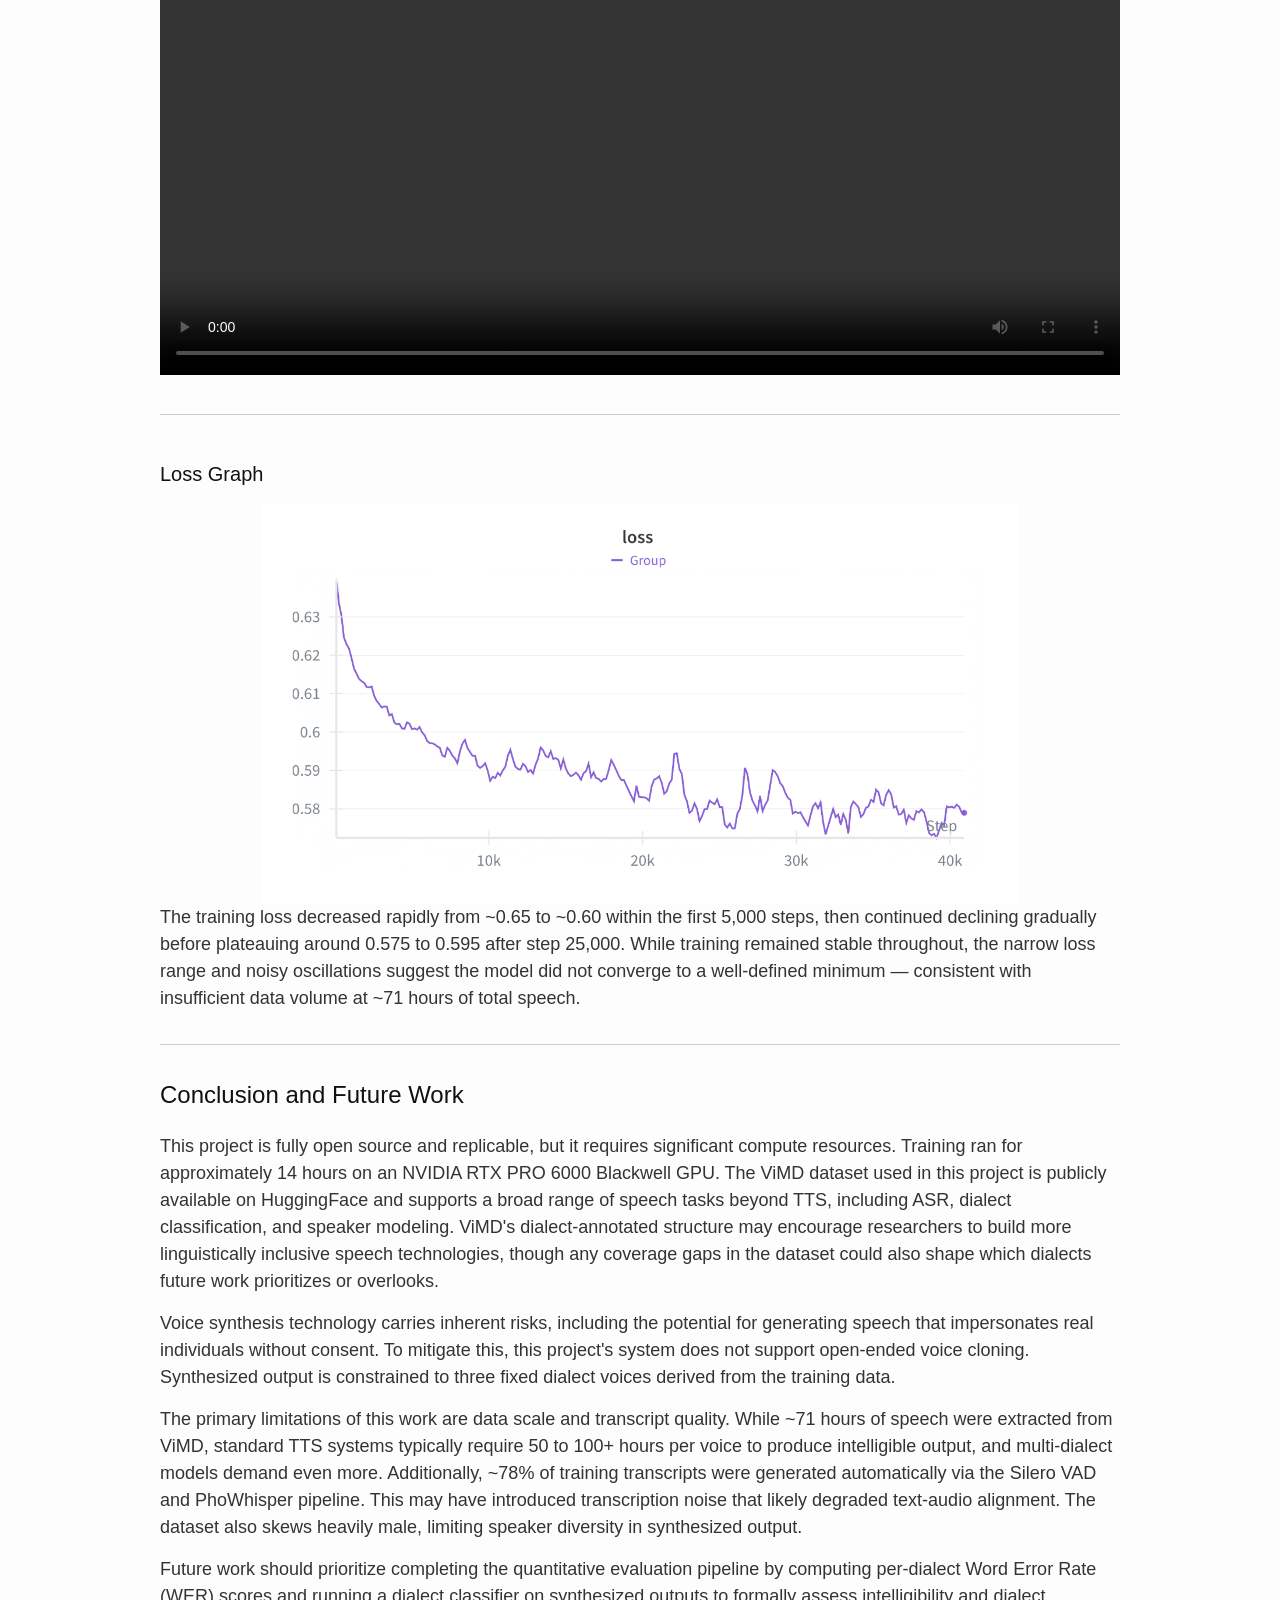
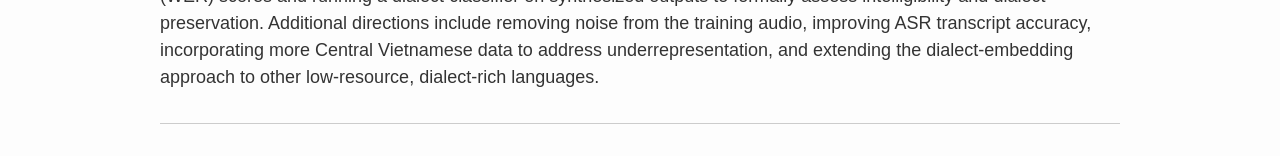
==== commit 932b6609: "Clean up table" ====
--- a/docs/index.html
+++ b/docs/index.html
@@ -205,6 +205,21 @@
     </thead>
     <tbody>
       <tr>
+        <td>2,000</td>
+        <td>
+          <audio controls preload="metadata">
+            <source src="./files/audio/update_2000_ref.wav" type="audio/wav">
+            Your browser does not support the audio element.
+          </audio>
+        </td>
+        <td>
+          <audio controls preload="metadata">
+            <source src="./files/audio/update_2000_gen.wav" type="audio/wav">
+            Your browser does not support the audio element.
+          </audio>
+        </td>
+      </tr>
+      <tr>
         <td>10,000</td>
         <td>
           <audio controls preload="metadata">
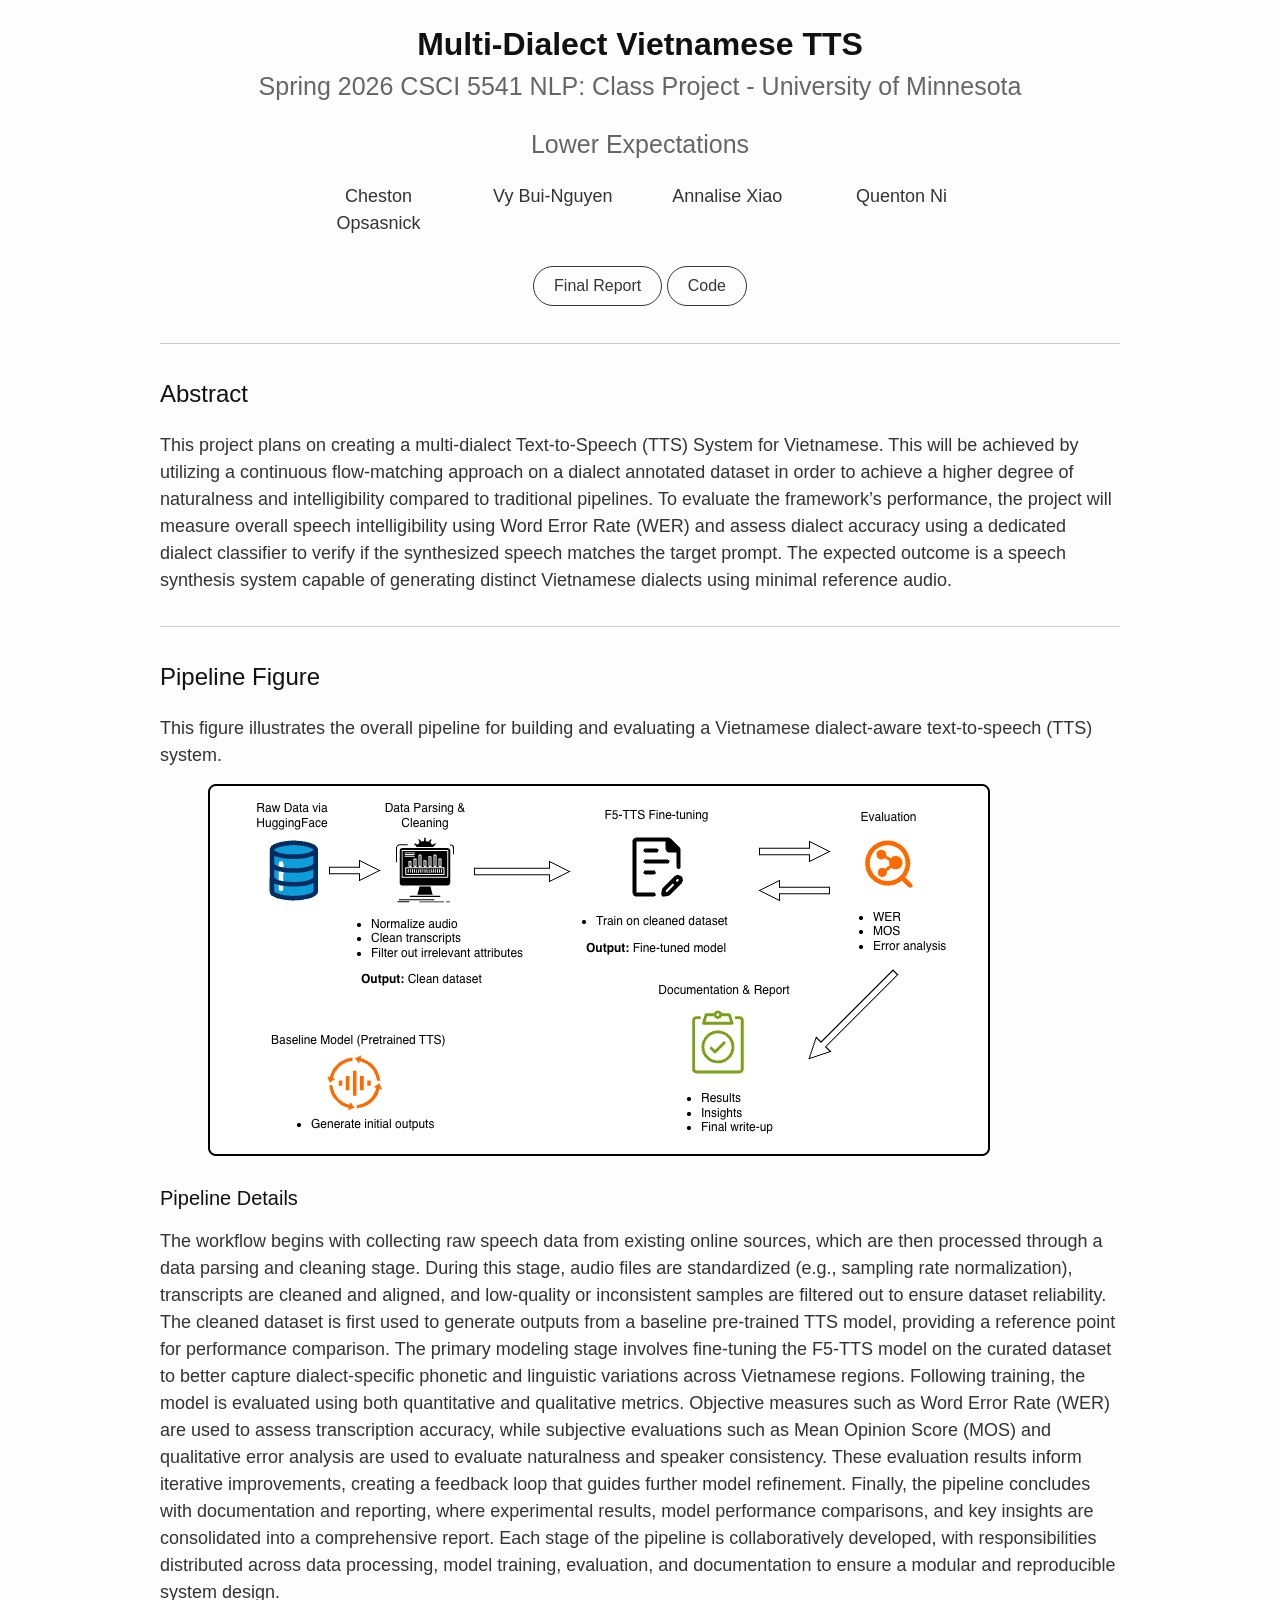
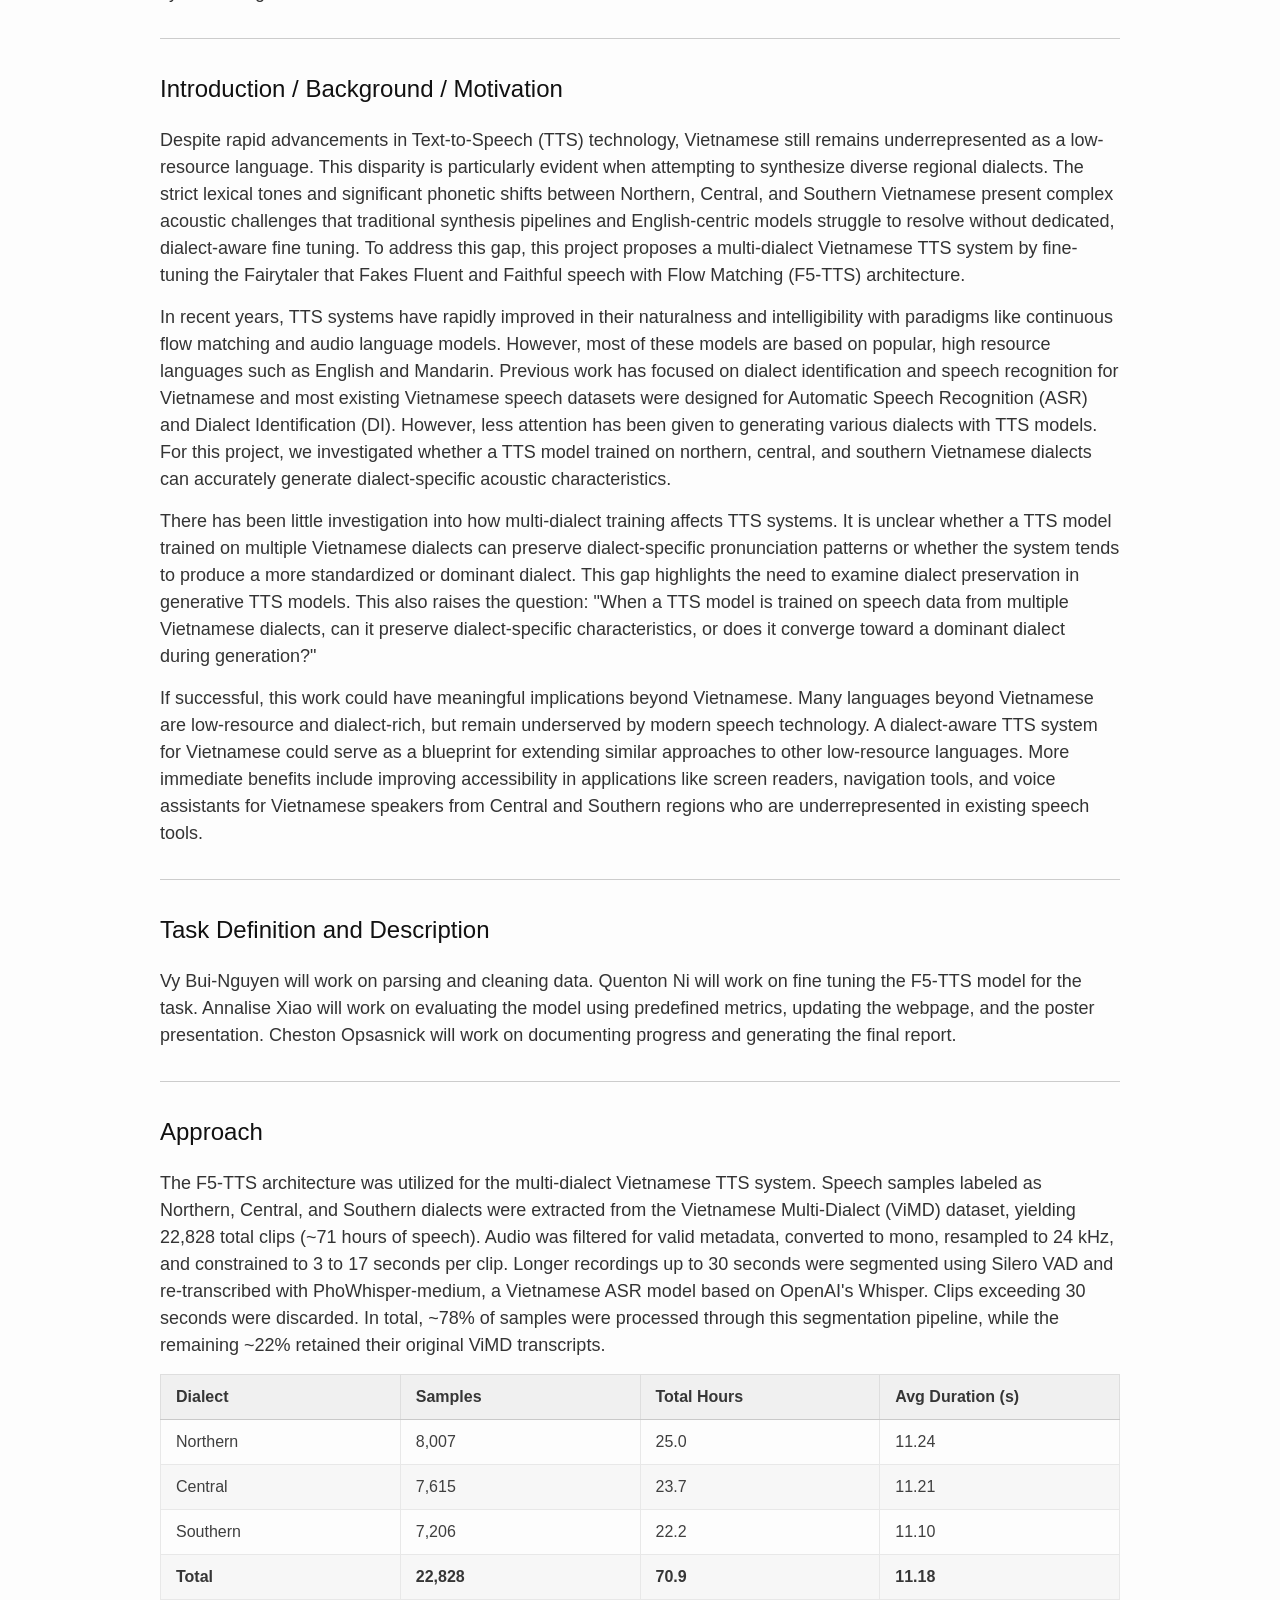
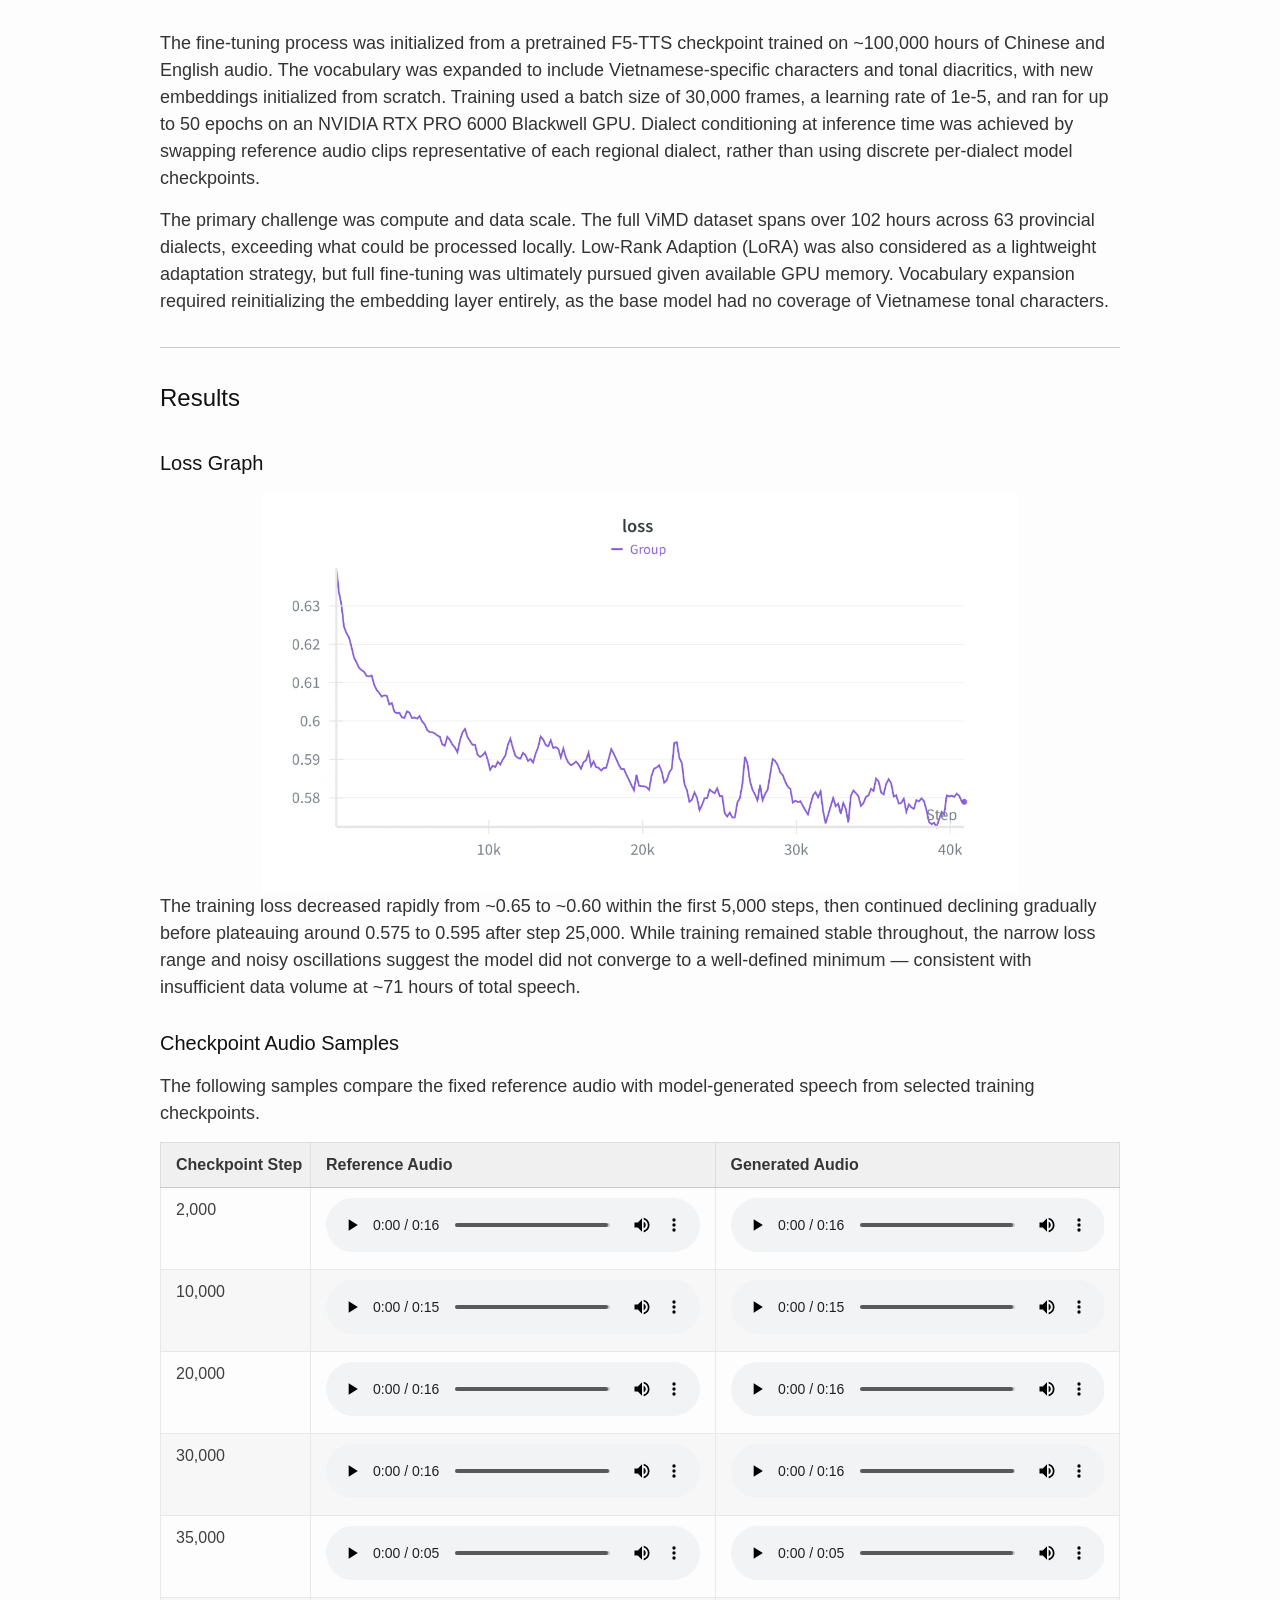
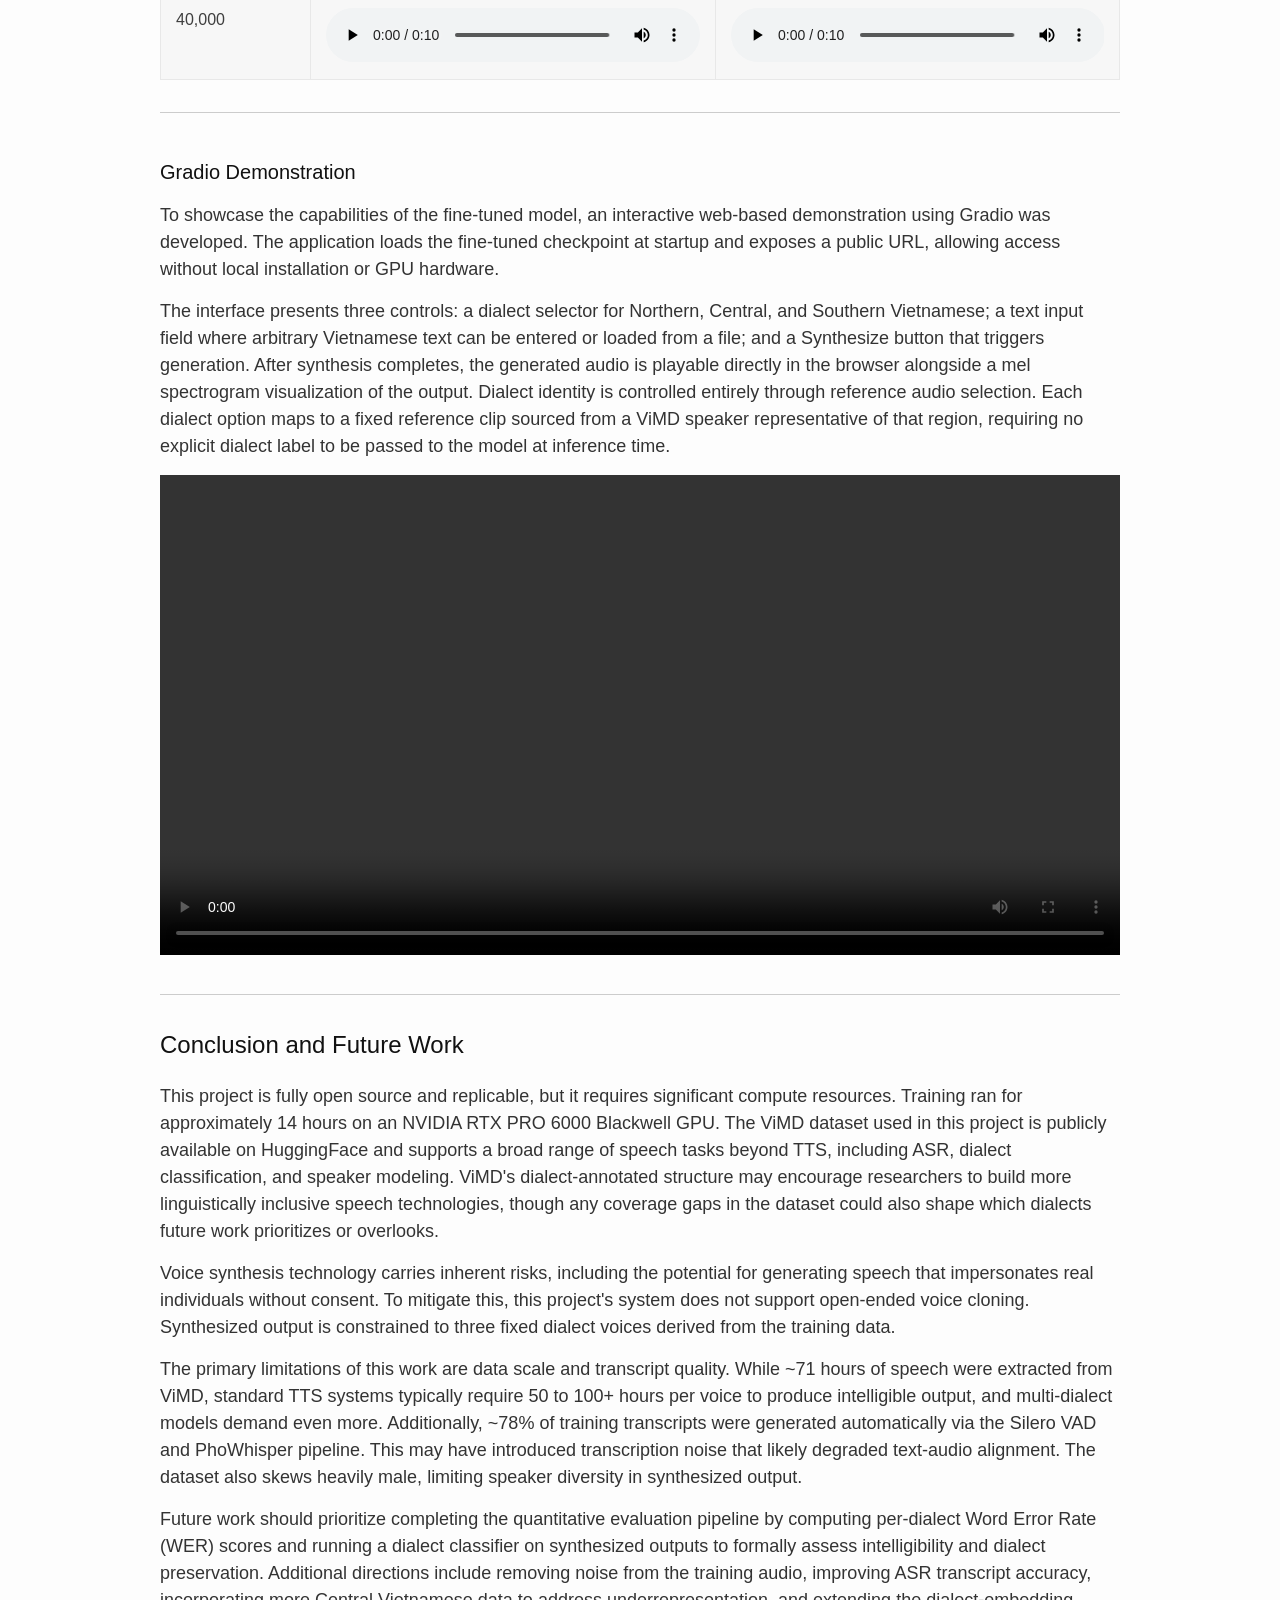
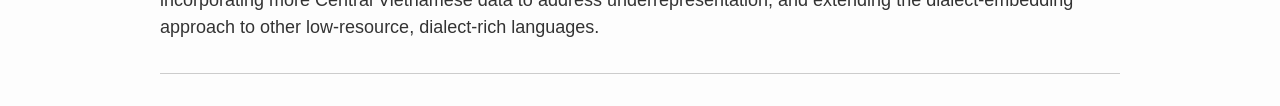
==== commit 08ea0b51: "Moved loss section to top" ====
--- a/docs/index.html
+++ b/docs/index.html
@@ -189,135 +189,6 @@
     
 <h2 id="results">Results</h2>
 
-<h3>Checkpoint Audio Samples</h3>
-<p>
-  The following samples compare the fixed reference audio with model-generated speech from selected training checkpoints.
-</p>
-
-<div class="table-wrapper">
-  <table class="project-table audio-results-table">
-    <thead>
-      <tr>
-        <th>Checkpoint Step</th>
-        <th>Reference Audio</th>
-        <th>Generated Audio</th>
-      </tr>
-    </thead>
-    <tbody>
-      <tr>
-        <td>2,000</td>
-        <td>
-          <audio controls preload="metadata">
-            <source src="./files/audio/update_2000_ref.wav" type="audio/wav">
-            Your browser does not support the audio element.
-          </audio>
-        </td>
-        <td>
-          <audio controls preload="metadata">
-            <source src="./files/audio/update_2000_gen.wav" type="audio/wav">
-            Your browser does not support the audio element.
-          </audio>
-        </td>
-      </tr>
-      <tr>
-        <td>10,000</td>
-        <td>
-          <audio controls preload="metadata">
-            <source src="./files/audio/update_10000_ref.wav" type="audio/wav">
-            Your browser does not support the audio element.
-          </audio>
-        </td>
-        <td>
-          <audio controls preload="metadata">
-            <source src="./files/audio/update_10000_gen.wav" type="audio/wav">
-            Your browser does not support the audio element.
-          </audio>
-        </td>
-      </tr>
-      <tr>
-        <td>20,000</td>
-        <td>
-          <audio controls preload="metadata">
-            <source src="./files/audio/update_20000_ref.wav" type="audio/wav">
-            Your browser does not support the audio element.
-          </audio>
-        </td>
-        <td>
-          <audio controls preload="metadata">
-            <source src="./files/audio/update_20000_gen.wav" type="audio/wav">
-            Your browser does not support the audio element.
-          </audio>
-        </td>
-      </tr>
-      <tr>
-        <td>30,000</td>
-        <td>
-          <audio controls preload="metadata">
-            <source src="./files/audio/update_30000_ref.wav" type="audio/wav">
-            Your browser does not support the audio element.
-          </audio>
-        </td>
-        <td>
-          <audio controls preload="metadata">
-            <source src="./files/audio/update_30000_gen.wav" type="audio/wav">
-            Your browser does not support the audio element.
-          </audio>
-        </td>
-      </tr>
-      <tr>
-        <td>35,000</td>
-        <td>
-          <audio controls preload="metadata">
-            <source src="./files/audio/update_35000_ref.wav" type="audio/wav">
-            Your browser does not support the audio element.
-          </audio>
-        </td>
-        <td>
-          <audio controls preload="metadata">
-            <source src="./files/audio/update_35000_gen.wav" type="audio/wav">
-            Your browser does not support the audio element.
-          </audio>
-        </td>
-      </tr>
-      <tr>
-        <td>40,000</td>
-        <td>
-          <audio controls preload="metadata">
-            <source src="./files/audio/update_40000_ref.wav" type="audio/wav">
-            Your browser does not support the audio element.
-          </audio>
-        </td>
-        <td>
-          <audio controls preload="metadata">
-            <source src="./files/audio/update_40000_gen.wav" type="audio/wav">
-            Your browser does not support the audio element.
-          </audio>
-        </td>
-      </tr>
-    </tbody>
-  </table>
-</div>
-
-<hr>
-
-<h3>Gradio Demonstration</h3>
-<p>
-To showcase the capabilities of the fine-tuned model, an interactive web-based demonstration using Gradio was developed. 
-The application loads the fine-tuned checkpoint at startup and exposes a public URL, allowing access without local installation or GPU hardware.
-</p>
-
-<p>
-The interface presents three controls: a dialect selector for Northern, Central, and Southern Vietnamese; a text input field where arbitrary Vietnamese text can be entered or loaded from a file; and a Synthesize button that triggers generation. After synthesis completes, the 
-generated audio is playable directly in the browser alongside a mel spectrogram visualization of the output. Dialect identity is controlled entirely through reference audio selection. 
-Each dialect option maps to a fixed reference clip sourced from a ViMD speaker representative of that region, requiring no explicit dialect label to be passed to the model at inference time.
-</p>
-
-<video width="1080" controls>
-  <source src="files/gradio-demo.mp4" type="video/mp4">
-</video>
-
-<hr>
-
 <h3>Loss Graph</h3>
 <div style="text-align: center;">
   <img style="height: 400px;" alt="Training loss curve over 40,000 steps" src="./files/loss-graph.png">
@@ -326,8 +197,134 @@
   The training loss decreased rapidly from ~0.65 to ~0.60 within the first 5,000 steps, then continued declining gradually before plateauing around 0.575 to 0.595 after step 25,000. While training remained stable throughout, the narrow loss range and noisy oscillations suggest the model did not converge to a well-defined minimum — consistent with insufficient data volume at ~71 hours of total speech.
 </p>
 
-<hr>
-
+<h3>Checkpoint Audio Samples</h3>
+<p>
+  The following samples compare the fixed reference audio with model-generated speech from selected training checkpoints.
+</p>
+
+<div class="table-wrapper">
+  <table class="project-table audio-results-table">
+    <thead>
+      <tr>
+        <th>Checkpoint Step</th>
+        <th>Reference Audio</th>
+        <th>Generated Audio</th>
+      </tr>
+    </thead>
+    <tbody>
+      <tr>
+        <td>2,000</td>
+        <td>
+          <audio controls preload="metadata">
+            <source src="./files/audio/update_2000_ref.wav" type="audio/wav">
+            Your browser does not support the audio element.
+          </audio>
+        </td>
+        <td>
+          <audio controls preload="metadata">
+            <source src="./files/audio/update_2000_gen.wav" type="audio/wav">
+            Your browser does not support the audio element.
+          </audio>
+        </td>
+      </tr>
+      <tr>
+        <td>10,000</td>
+        <td>
+          <audio controls preload="metadata">
+            <source src="./files/audio/update_10000_ref.wav" type="audio/wav">
+            Your browser does not support the audio element.
+          </audio>
+        </td>
+        <td>
+          <audio controls preload="metadata">
+            <source src="./files/audio/update_10000_gen.wav" type="audio/wav">
+            Your browser does not support the audio element.
+          </audio>
+        </td>
+      </tr>
+      <tr>
+        <td>20,000</td>
+        <td>
+          <audio controls preload="metadata">
+            <source src="./files/audio/update_20000_ref.wav" type="audio/wav">
+            Your browser does not support the audio element.
+          </audio>
+        </td>
+        <td>
+          <audio controls preload="metadata">
+            <source src="./files/audio/update_20000_gen.wav" type="audio/wav">
+            Your browser does not support the audio element.
+          </audio>
+        </td>
+      </tr>
+      <tr>
+        <td>30,000</td>
+        <td>
+          <audio controls preload="metadata">
+            <source src="./files/audio/update_30000_ref.wav" type="audio/wav">
+            Your browser does not support the audio element.
+          </audio>
+        </td>
+        <td>
+          <audio controls preload="metadata">
+            <source src="./files/audio/update_30000_gen.wav" type="audio/wav">
+            Your browser does not support the audio element.
+          </audio>
+        </td>
+      </tr>
+      <tr>
+        <td>35,000</td>
+        <td>
+          <audio controls preload="metadata">
+            <source src="./files/audio/update_35000_ref.wav" type="audio/wav">
+            Your browser does not support the audio element.
+          </audio>
+        </td>
+        <td>
+          <audio controls preload="metadata">
+            <source src="./files/audio/update_35000_gen.wav" type="audio/wav">
+            Your browser does not support the audio element.
+          </audio>
+        </td>
+      </tr>
+      <tr>
+        <td>40,000</td>
+        <td>
+          <audio controls preload="metadata">
+            <source src="./files/audio/update_40000_ref.wav" type="audio/wav">
+            Your browser does not support the audio element.
+          </audio>
+        </td>
+        <td>
+          <audio controls preload="metadata">
+            <source src="./files/audio/update_40000_gen.wav" type="audio/wav">
+            Your browser does not support the audio element.
+          </audio>
+        </td>
+      </tr>
+    </tbody>
+  </table>
+</div>
+
+<hr>
+
+<h3>Gradio Demonstration</h3>
+<p>
+To showcase the capabilities of the fine-tuned model, an interactive web-based demonstration using Gradio was developed. 
+The application loads the fine-tuned checkpoint at startup and exposes a public URL, allowing access without local installation or GPU hardware.
+</p>
+
+<p>
+The interface presents three controls: a dialect selector for Northern, Central, and Southern Vietnamese; a text input field where arbitrary Vietnamese text can be entered or loaded from a file; and a Synthesize button that triggers generation. After synthesis completes, the 
+generated audio is playable directly in the browser alongside a mel spectrogram visualization of the output. Dialect identity is controlled entirely through reference audio selection. 
+Each dialect option maps to a fixed reference clip sourced from a ViMD speaker representative of that region, requiring no explicit dialect label to be passed to the model at inference time.
+</p>
+
+<video width="1080" controls>
+  <source src="files/gradio-demo.mp4" type="video/mp4">
+</video>
+
+<hr>
 <h2 id="conclusion">Conclusion and Future Work</h2>
 <p>
   This project is fully open source and replicable, but it requires significant compute resources. Training ran for approximately 14 hours on an NVIDIA RTX PRO 6000 Blackwell GPU. The ViMD dataset used in this project is publicly available on HuggingFace and supports a broad range of speech tasks beyond TTS, including ASR, dialect classification, and speaker modeling. ViMD's dialect-annotated structure may encourage researchers to build more linguistically inclusive speech technologies, though any coverage gaps in the dataset could also shape which dialects future work prioritizes or overlooks.
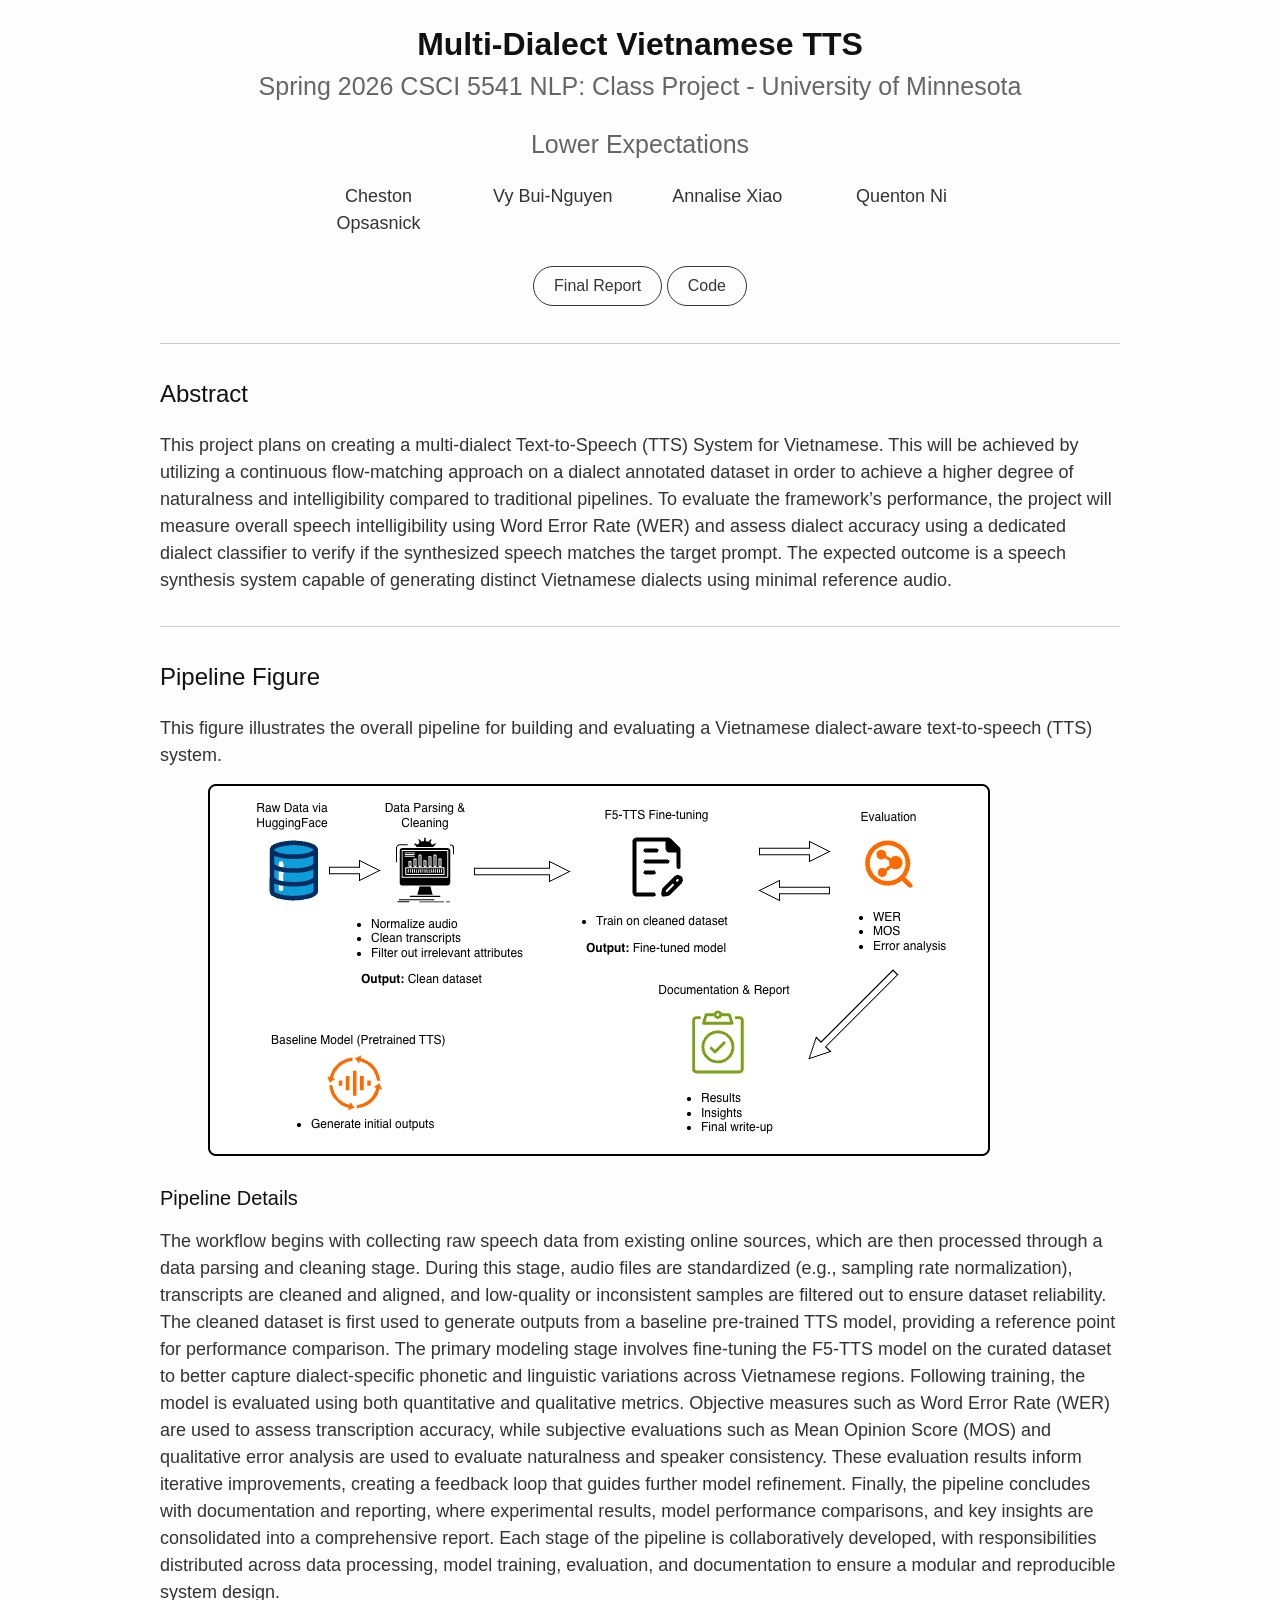
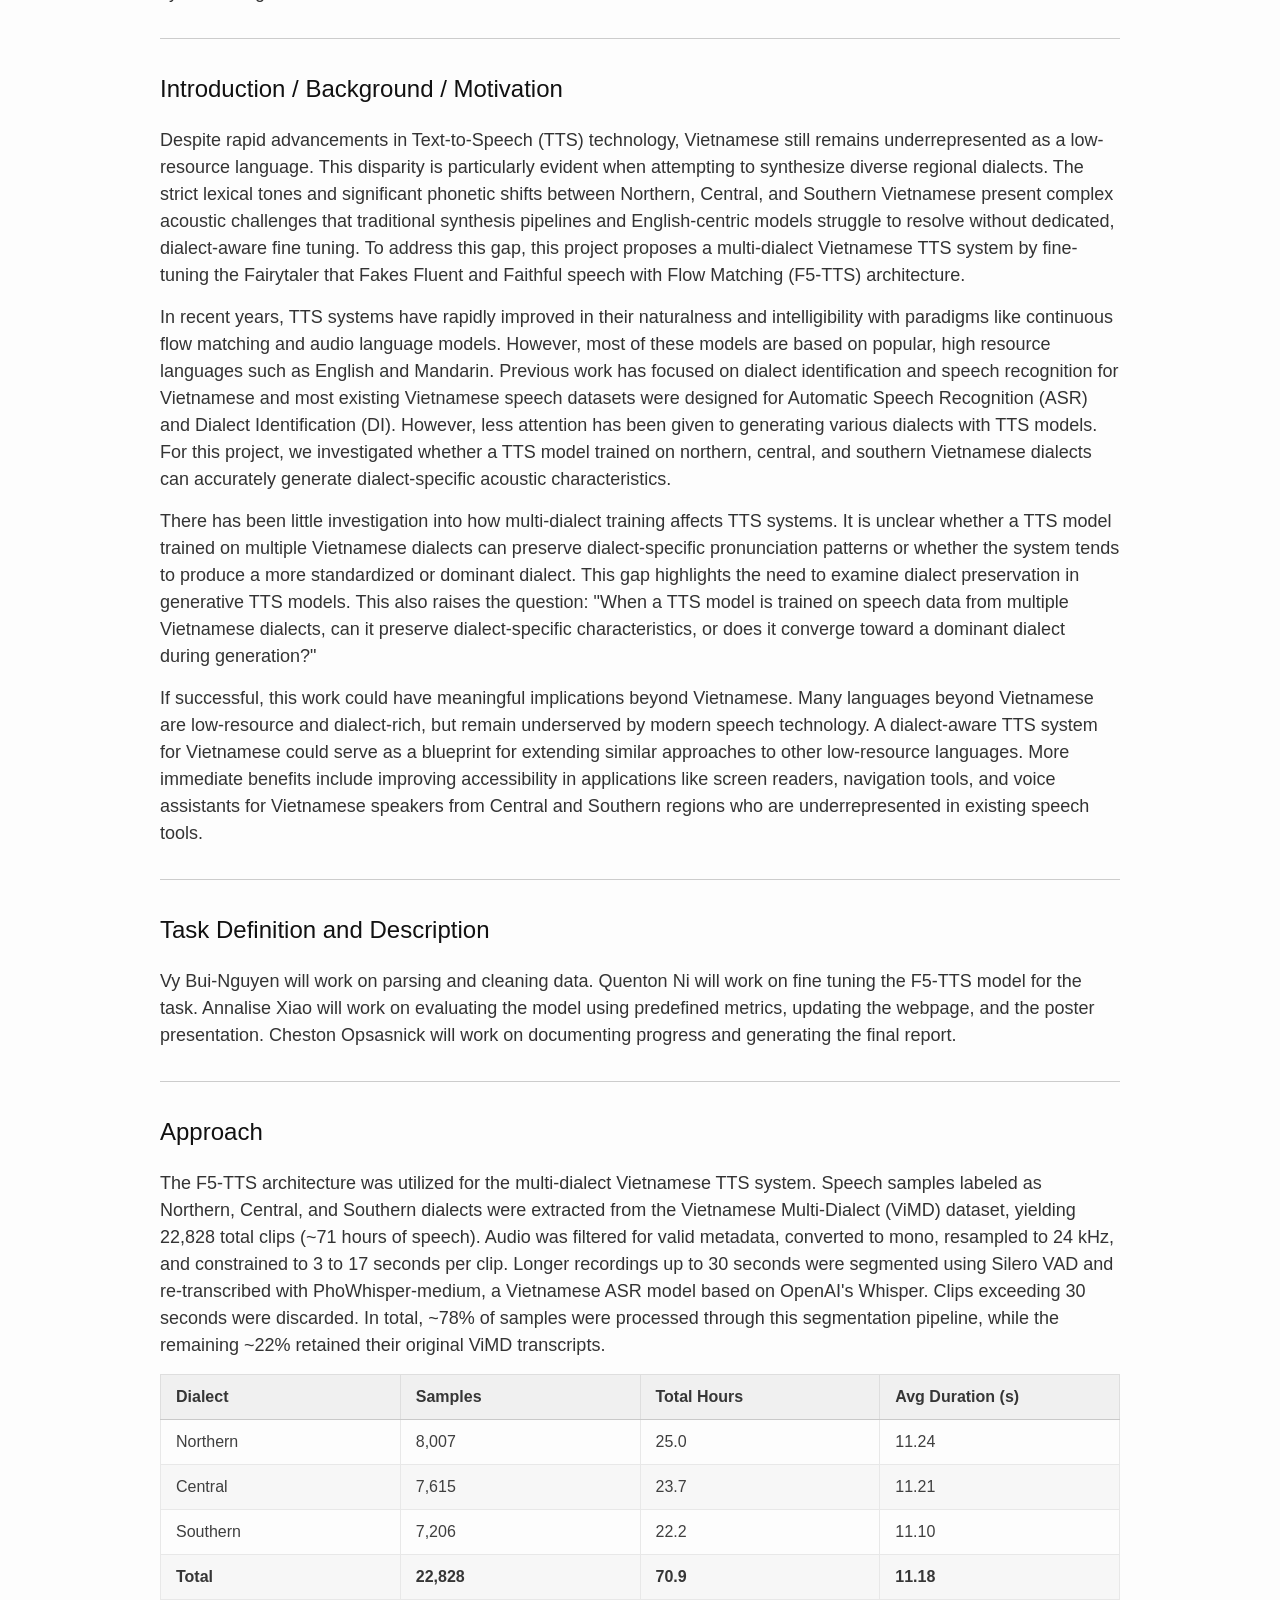
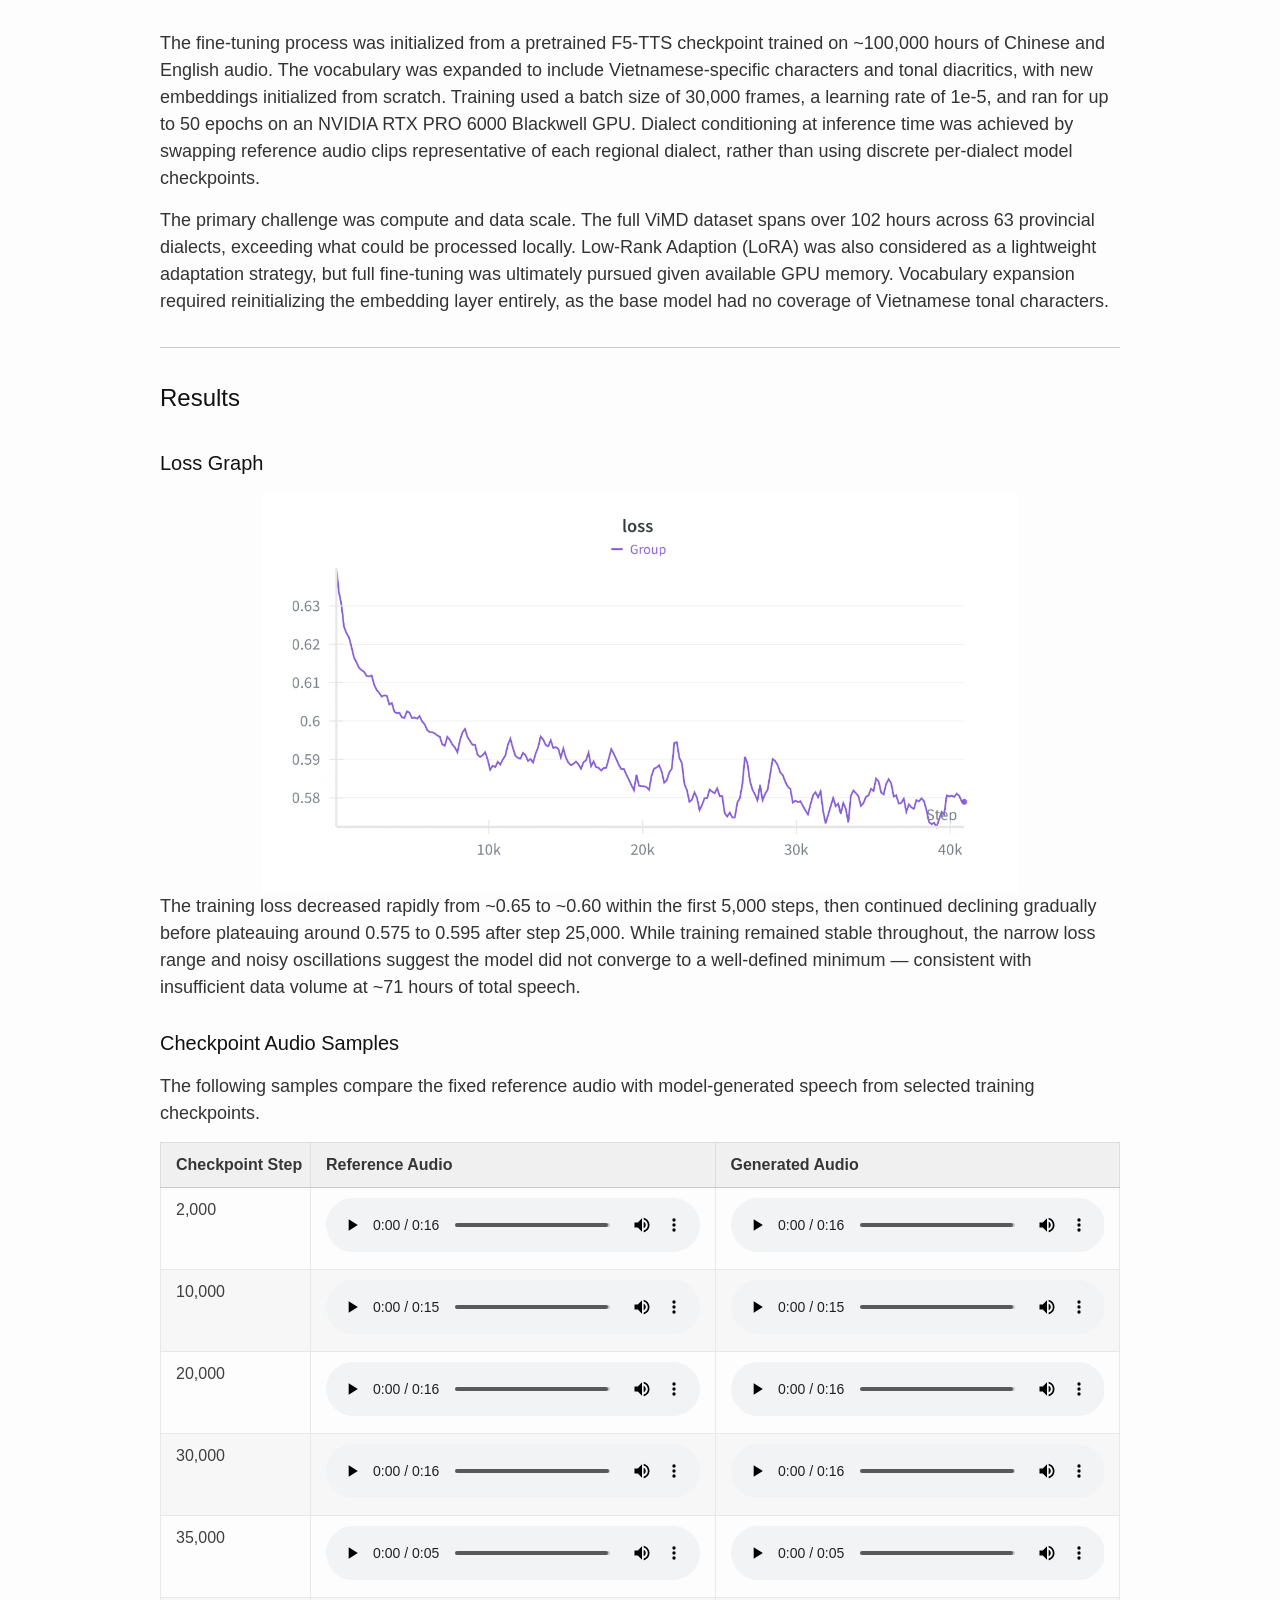
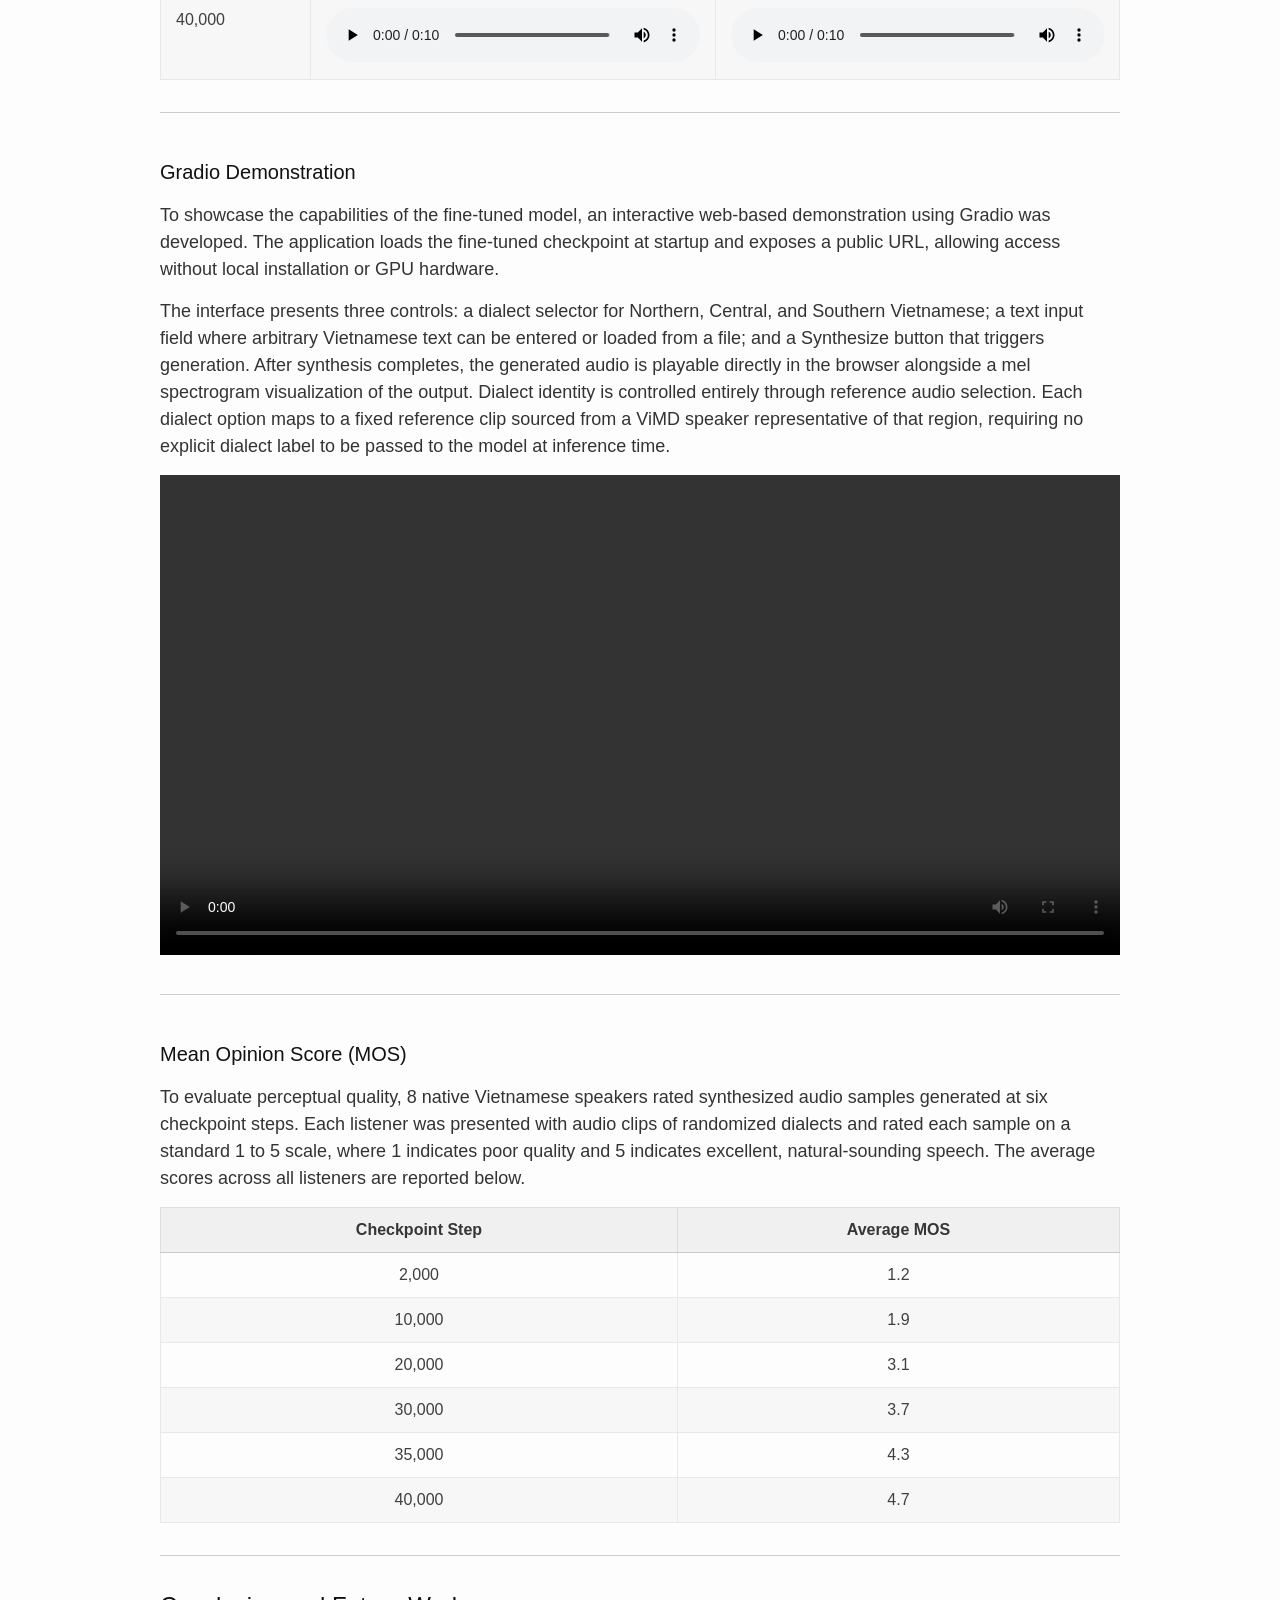
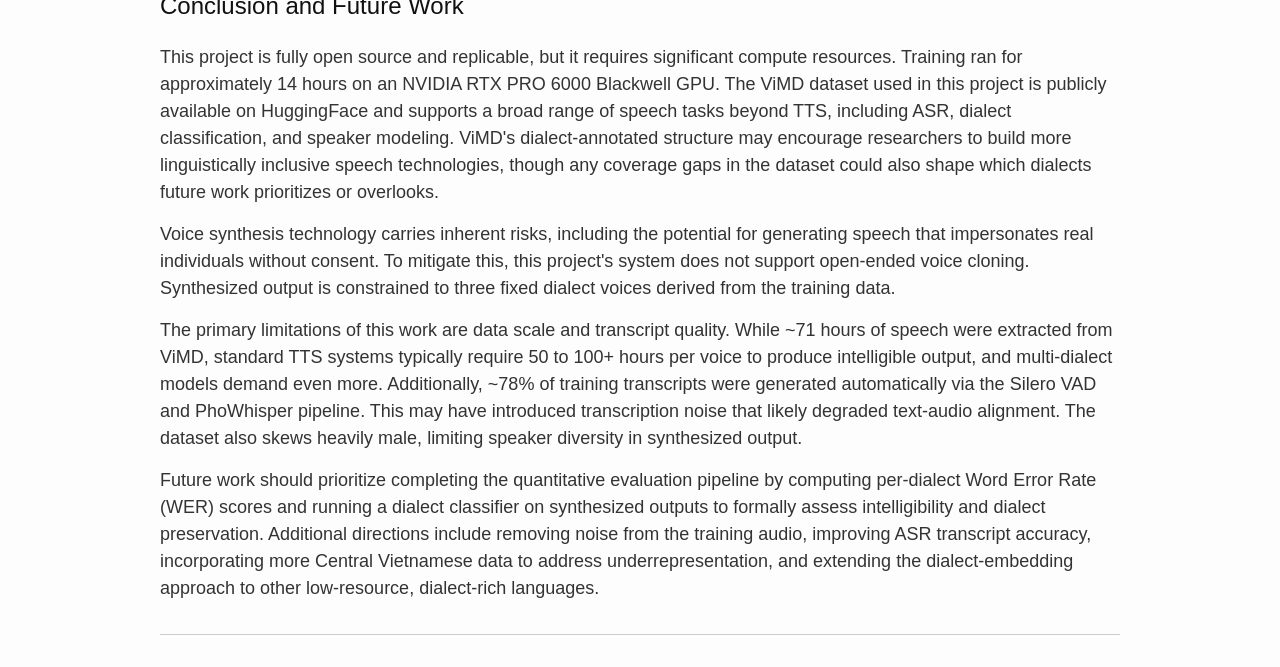
==== commit aebbaa9c: "added MOS scores" ====
--- a/docs/index.html
+++ b/docs/index.html
@@ -325,6 +325,32 @@
 </video>
 
 <hr>
+
+<h3>Mean Opinion Score (MOS)</h3>
+<p>
+To evaluate perceptual quality, 8 native Vietnamese speakers rated synthesized audio samples generated at six checkpoint steps. Each listener was presented with audio clips of randomized dialects and rated each sample on a standard 1 to 5 scale, 
+where 1 indicates poor quality and 5 indicates excellent, natural-sounding speech. The average scores across all listeners are reported below.
+</p>
+
+<table>
+  <thead>
+    <tr>
+      <th style="text-align: center;">Checkpoint Step</th>
+      <th style="text-align: center;">Average MOS</th>
+    </tr>
+  </thead>
+  <tbody>
+    <tr><td style="text-align: center;">2,000</td><td style="text-align: center;">1.2</td></tr>
+    <tr><td style="text-align: center;">10,000</td><td style="text-align: center;">1.9</td></tr>
+    <tr><td style="text-align: center;">20,000</td><td style="text-align: center;">3.1</td></tr>
+    <tr><td style="text-align: center;">30,000</td><td style="text-align: center;">3.7</td></tr>
+    <tr><td style="text-align: center;">35,000</td><td style="text-align: center;">4.3</td></tr>
+    <tr><td style="text-align: center;">40,000</td><td style="text-align: center;">4.7</td></tr>
+  </tbody>
+</table>
+
+<hr>
+
 <h2 id="conclusion">Conclusion and Future Work</h2>
 <p>
   This project is fully open source and replicable, but it requires significant compute resources. Training ran for approximately 14 hours on an NVIDIA RTX PRO 6000 Blackwell GPU. The ViMD dataset used in this project is publicly available on HuggingFace and supports a broad range of speech tasks beyond TTS, including ASR, dialect classification, and speaker modeling. ViMD's dialect-annotated structure may encourage researchers to build more linguistically inclusive speech technologies, though any coverage gaps in the dataset could also shape which dialects future work prioritizes or overlooks.
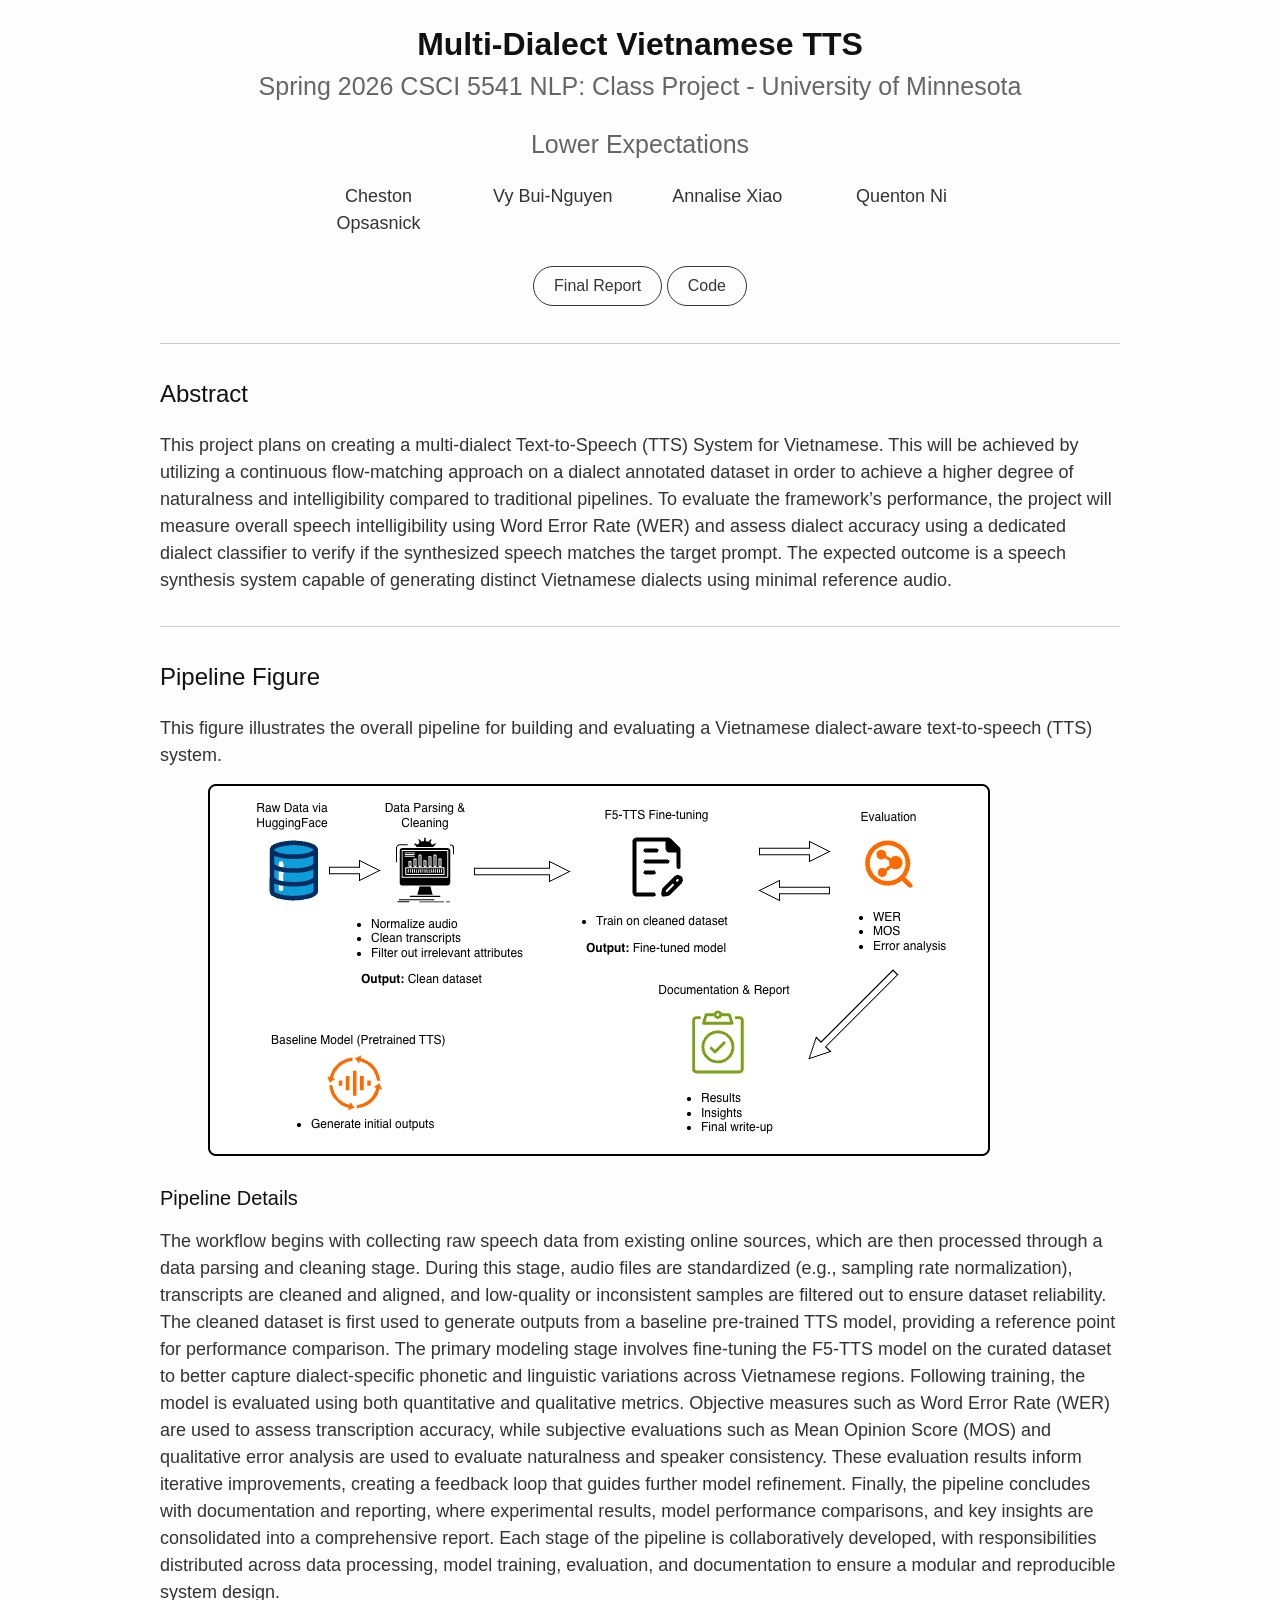
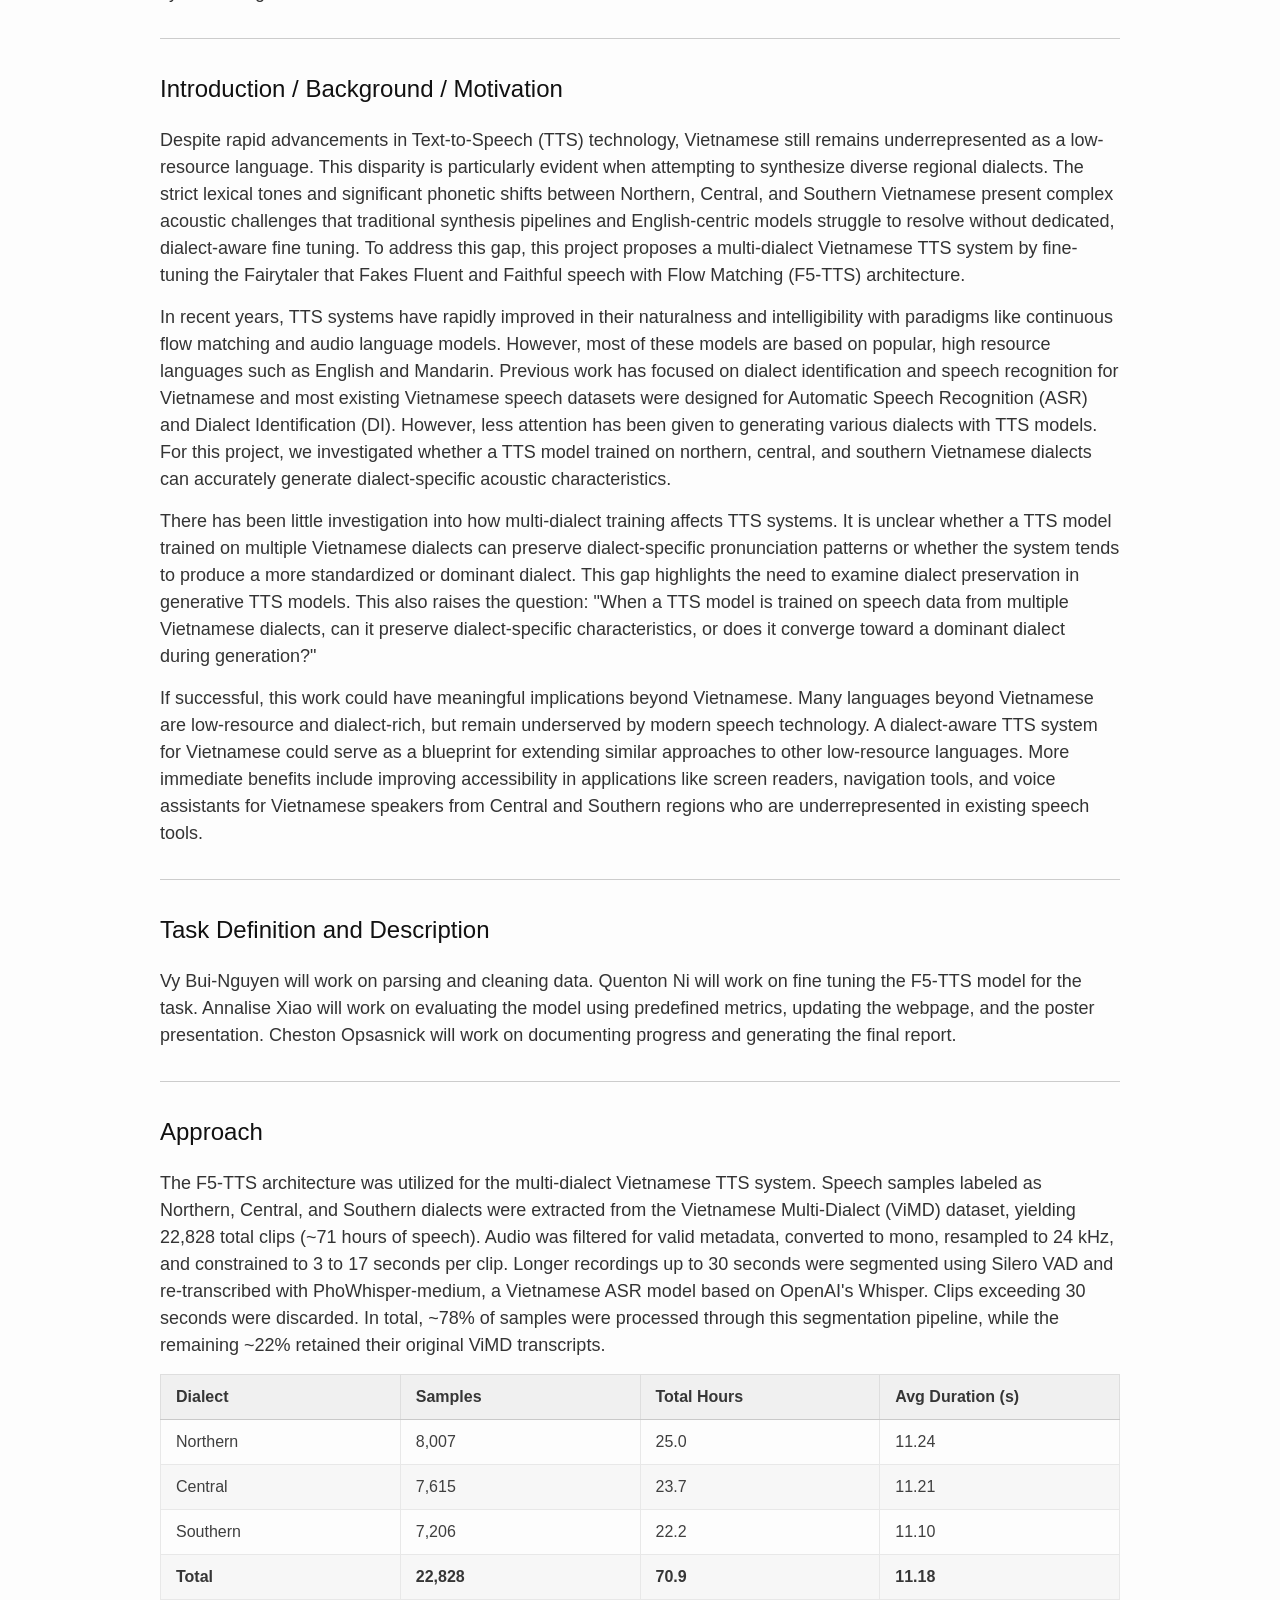
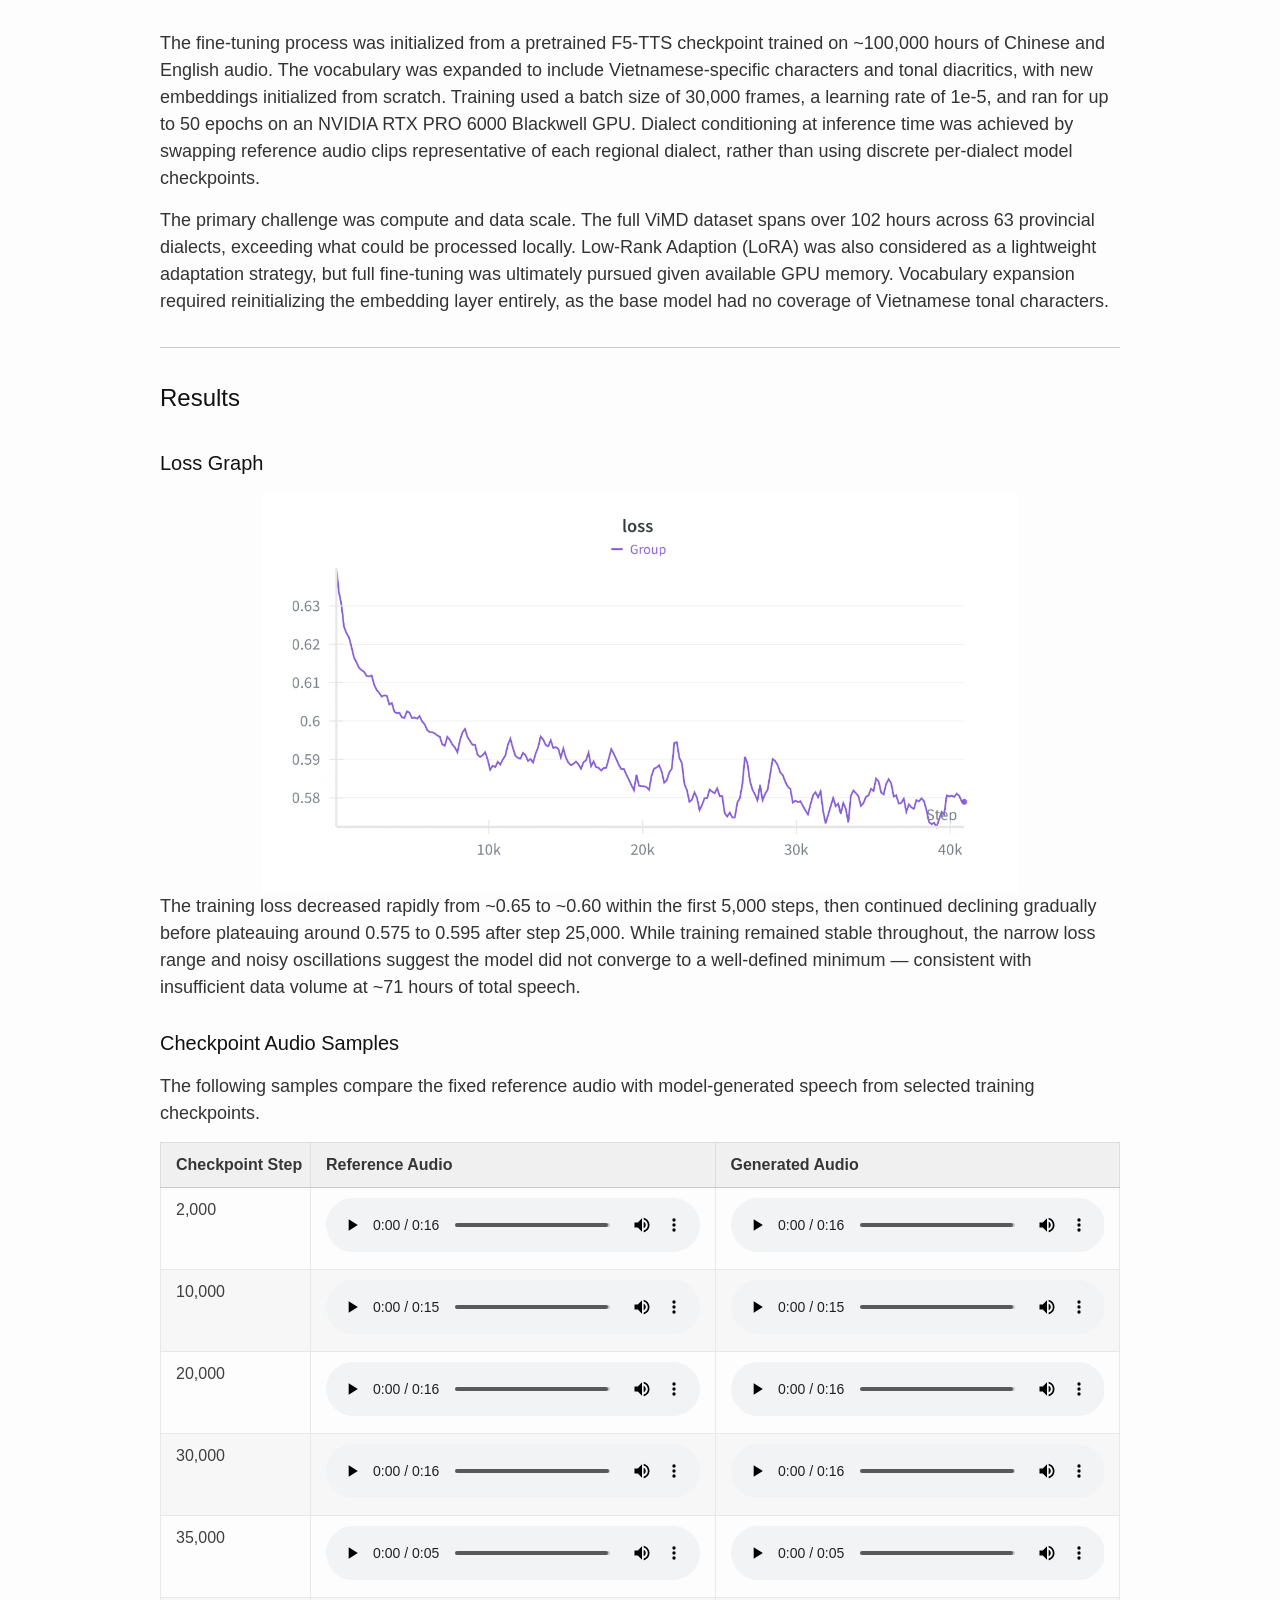
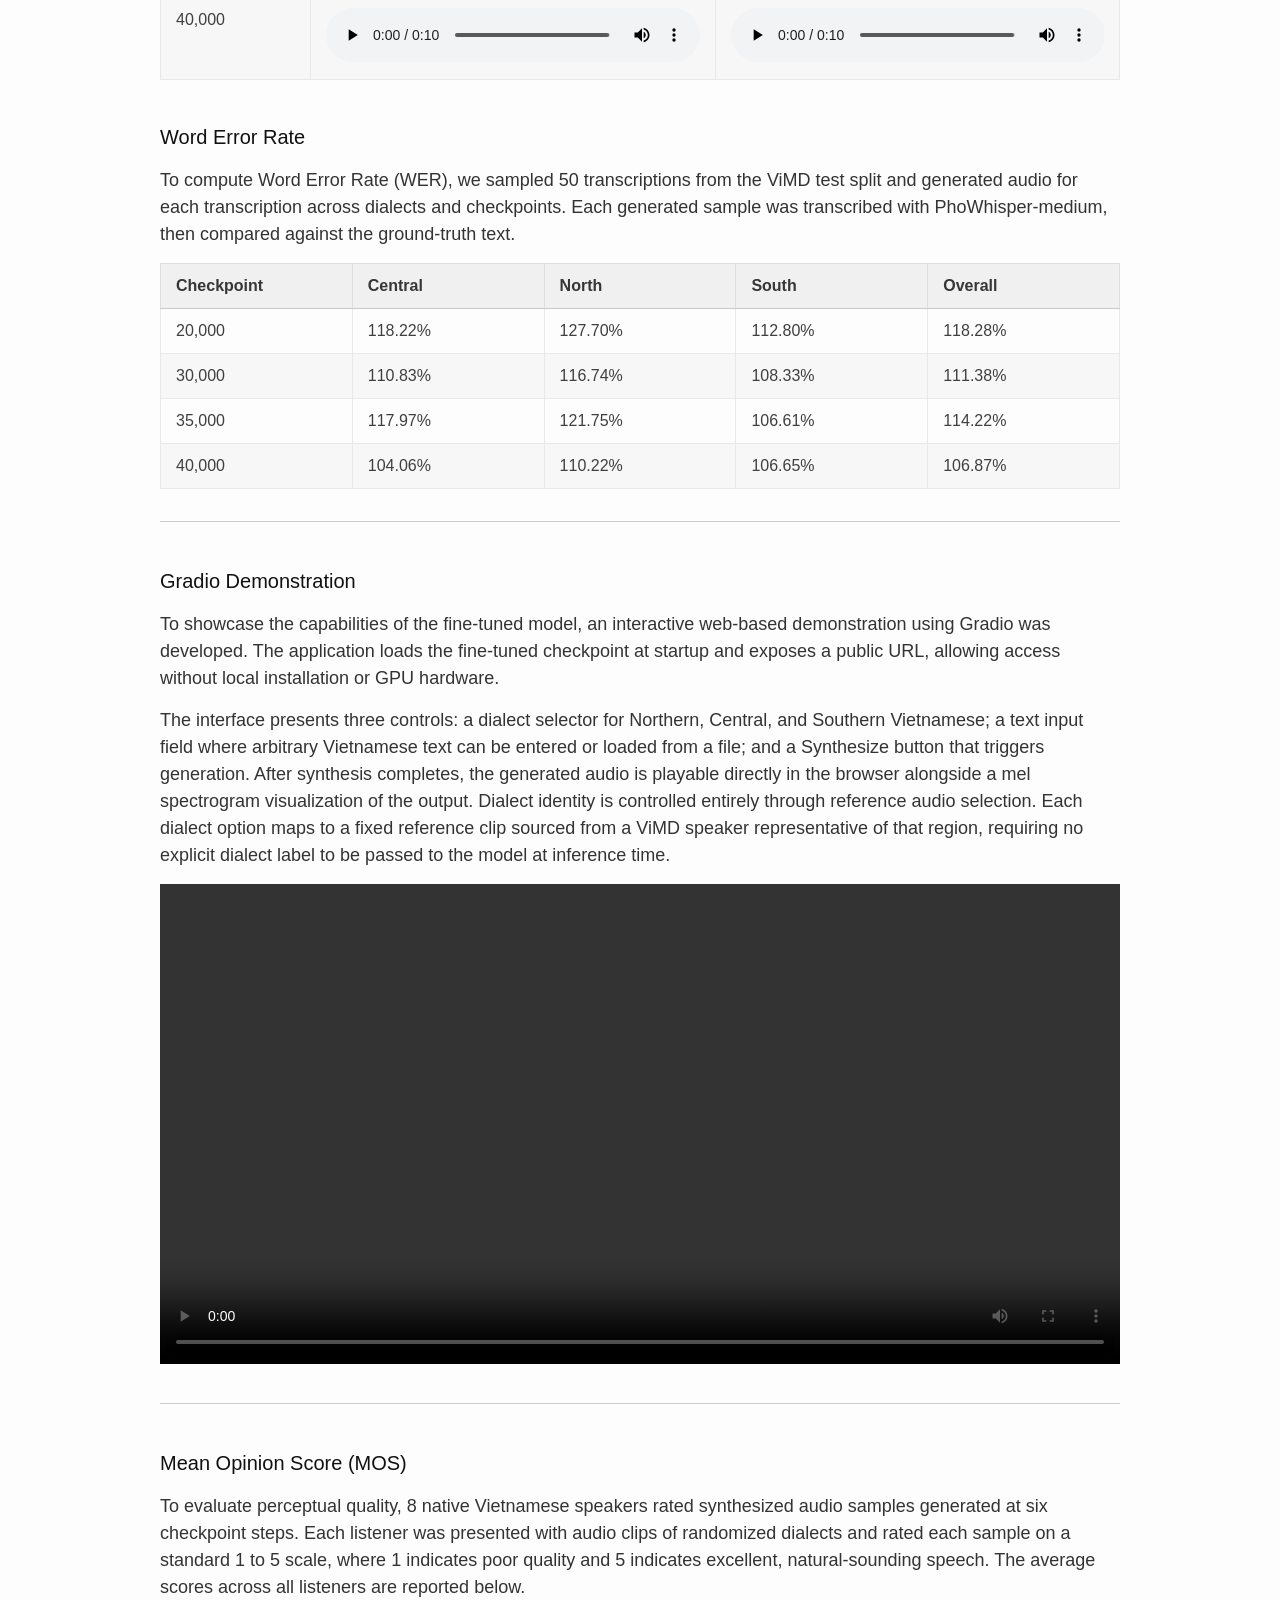
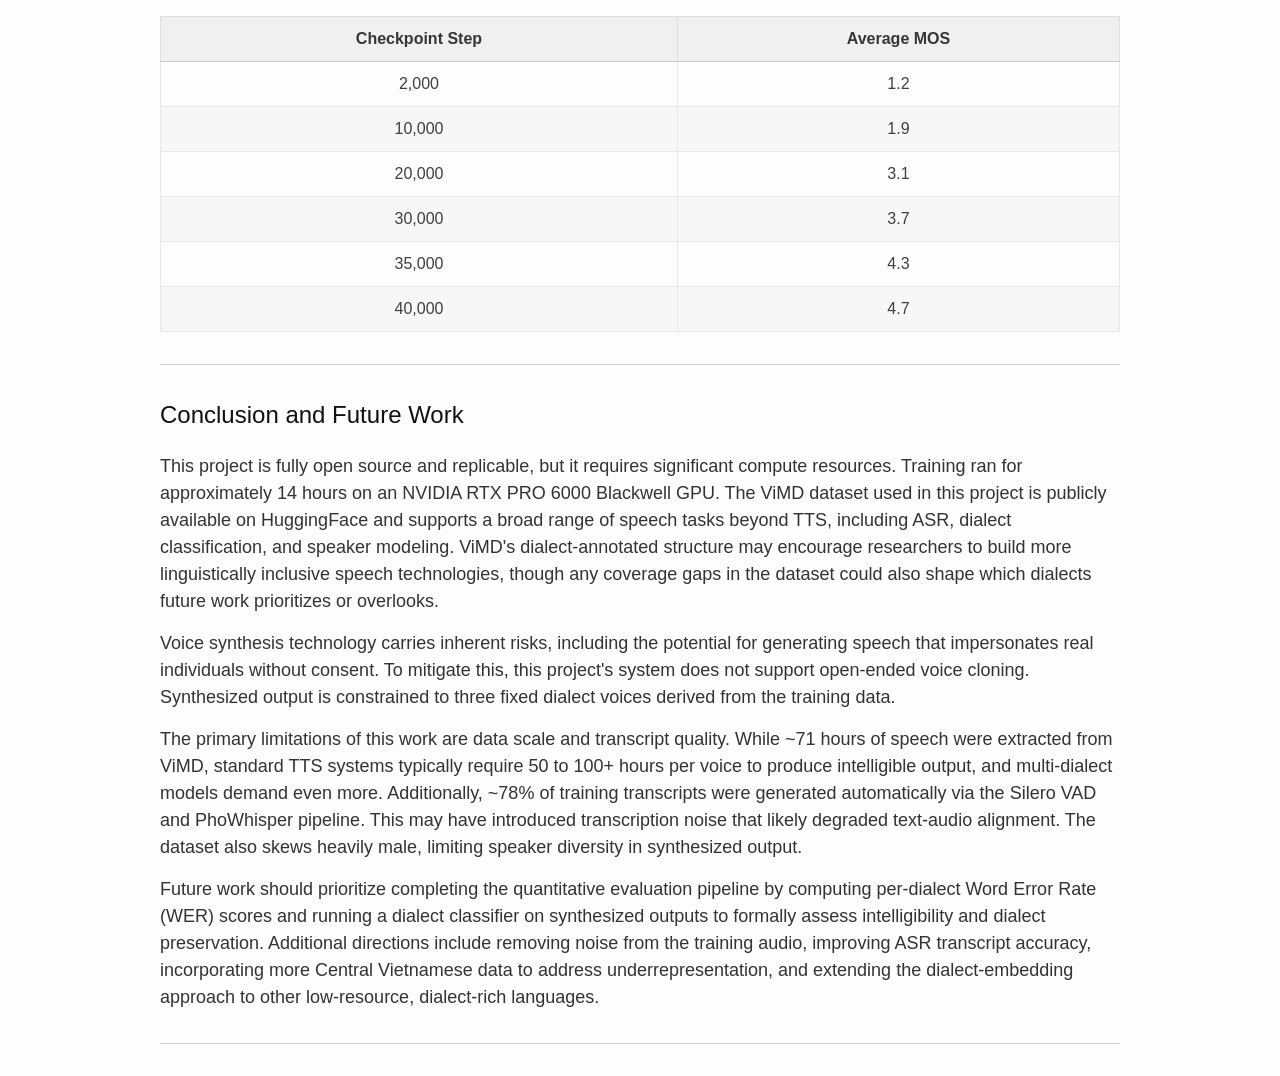
==== commit 002a6fda: "Added WER table" ====
--- a/docs/index.html
+++ b/docs/index.html
@@ -306,6 +306,31 @@
   </table>
 </div>
 
+<h3>Word Error Rate</h3>
+<p>
+  To compute Word Error Rate (WER), we sampled 50 transcriptions from the ViMD test split and generated audio for each transcription across dialects and checkpoints. Each generated sample was transcribed with PhoWhisper-medium, then compared against the ground-truth text.
+</p>
+
+<div class="table-wrapper">
+  <table class="project-table">
+    <thead>
+      <tr>
+        <th>Checkpoint</th>
+        <th>Central</th>
+        <th>North</th>
+        <th>South</th>
+        <th>Overall</th>
+      </tr>
+    </thead>
+    <tbody>
+      <tr><td>20,000</td><td>118.22%</td><td>127.70%</td><td>112.80%</td><td>118.28%</td></tr>
+      <tr><td>30,000</td><td>110.83%</td><td>116.74%</td><td>108.33%</td><td>111.38%</td></tr>
+      <tr><td>35,000</td><td>117.97%</td><td>121.75%</td><td>106.61%</td><td>114.22%</td></tr>
+      <tr><td>40,000</td><td>104.06%</td><td>110.22%</td><td>106.65%</td><td>106.87%</td></tr>
+    </tbody>
+  </table>
+</div>
+
 <hr>
 
 <h3>Gradio Demonstration</h3>
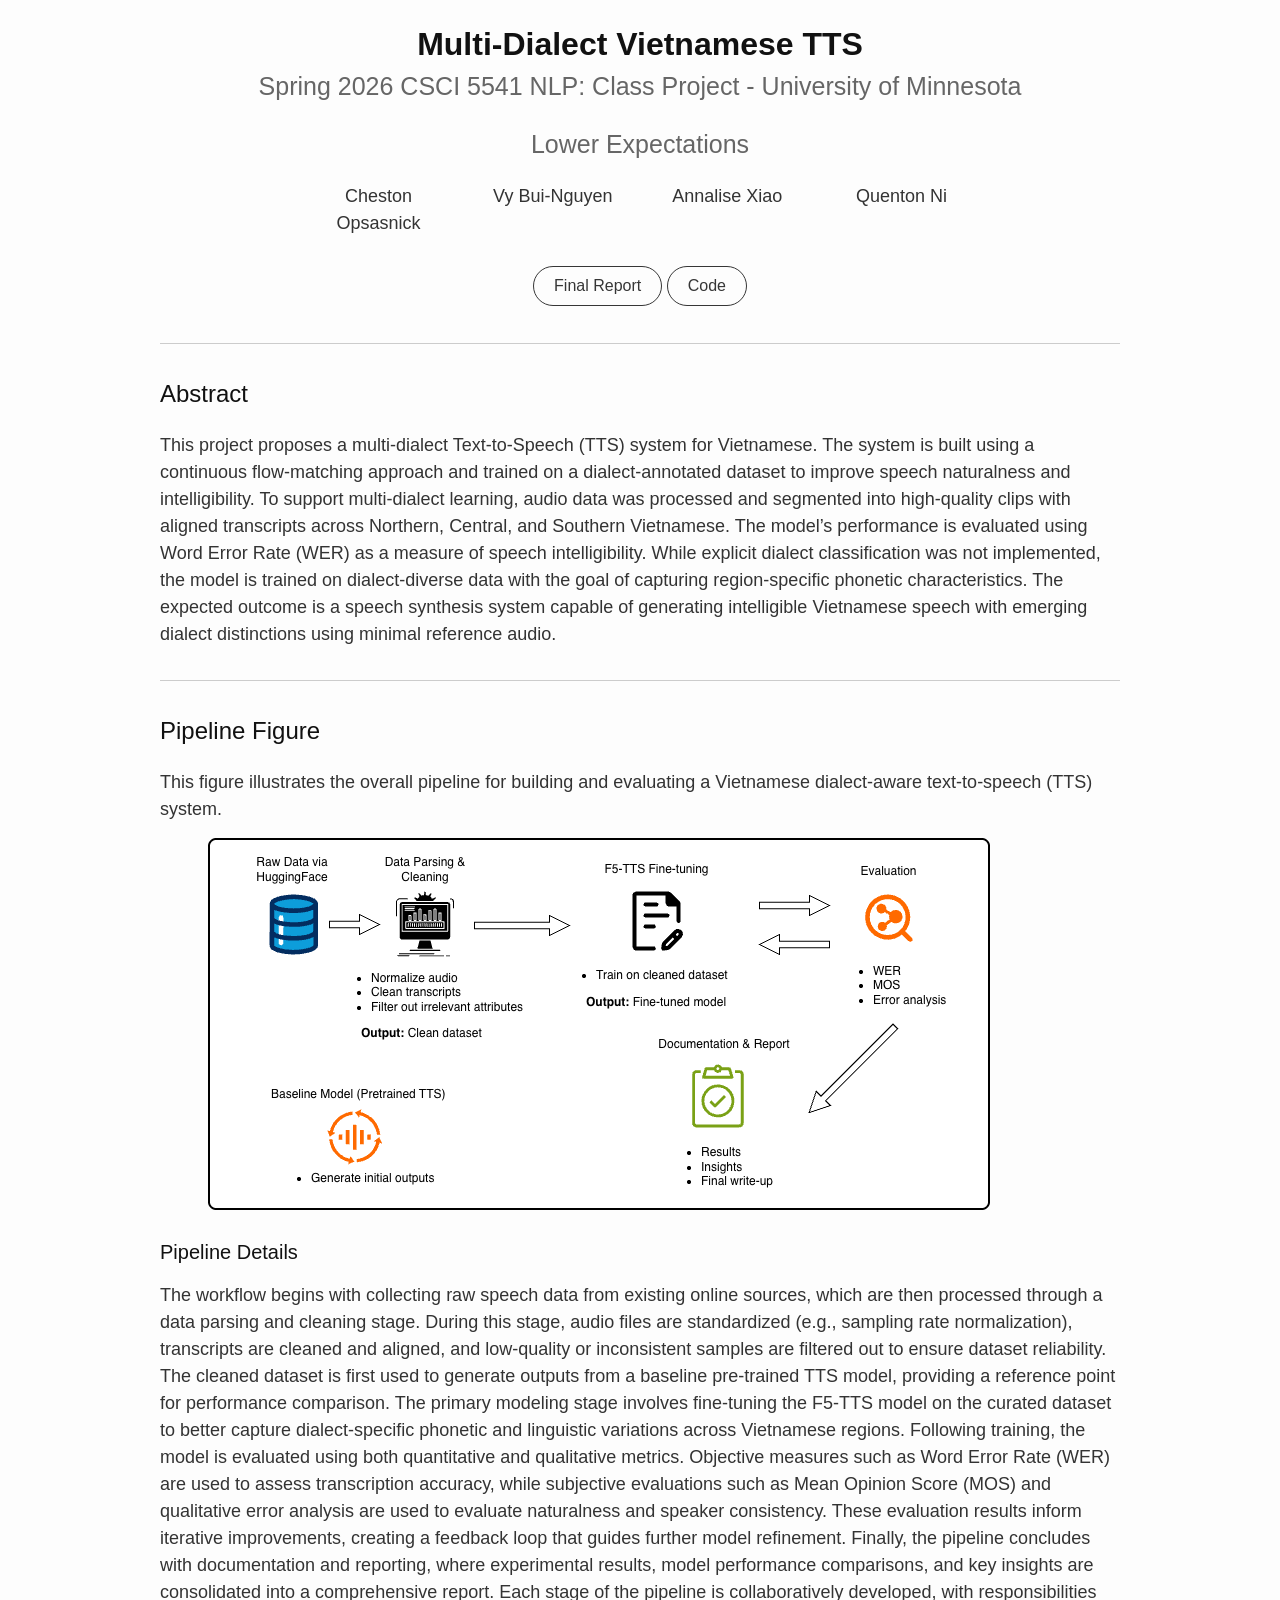
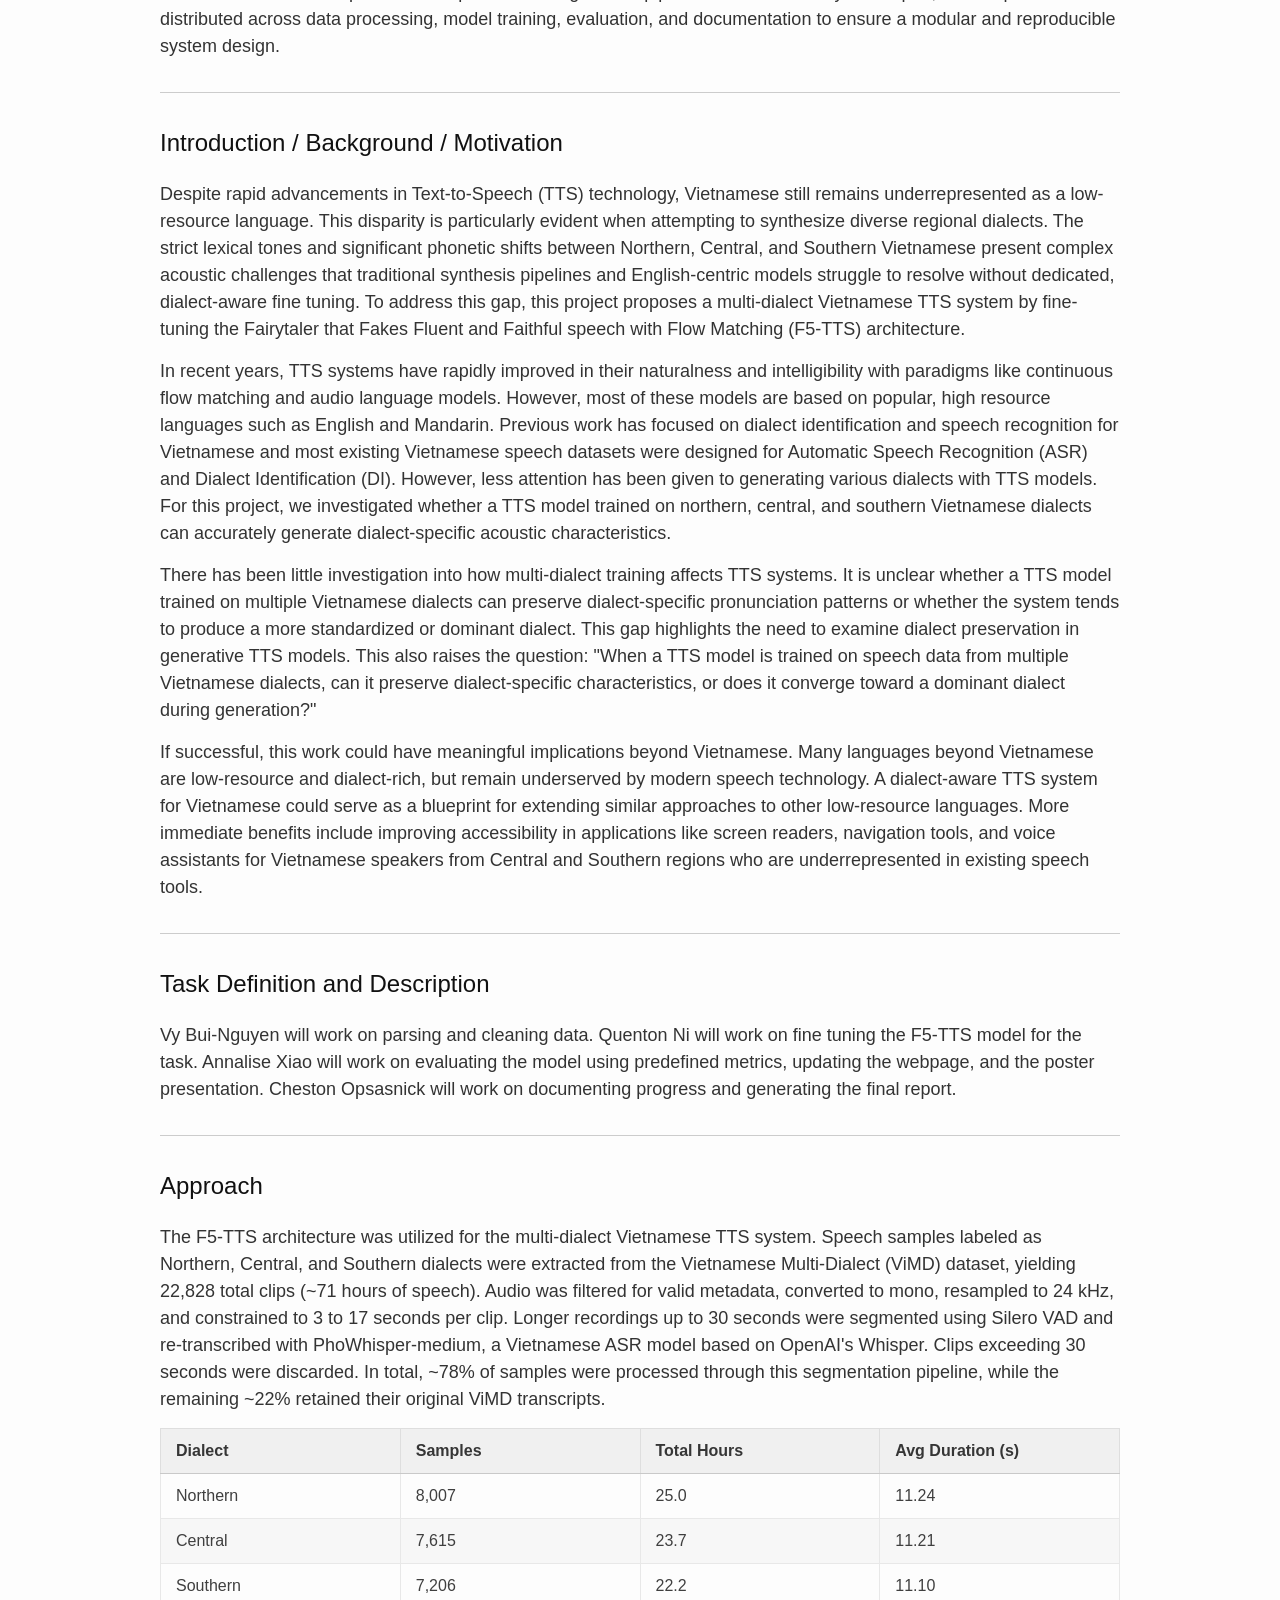
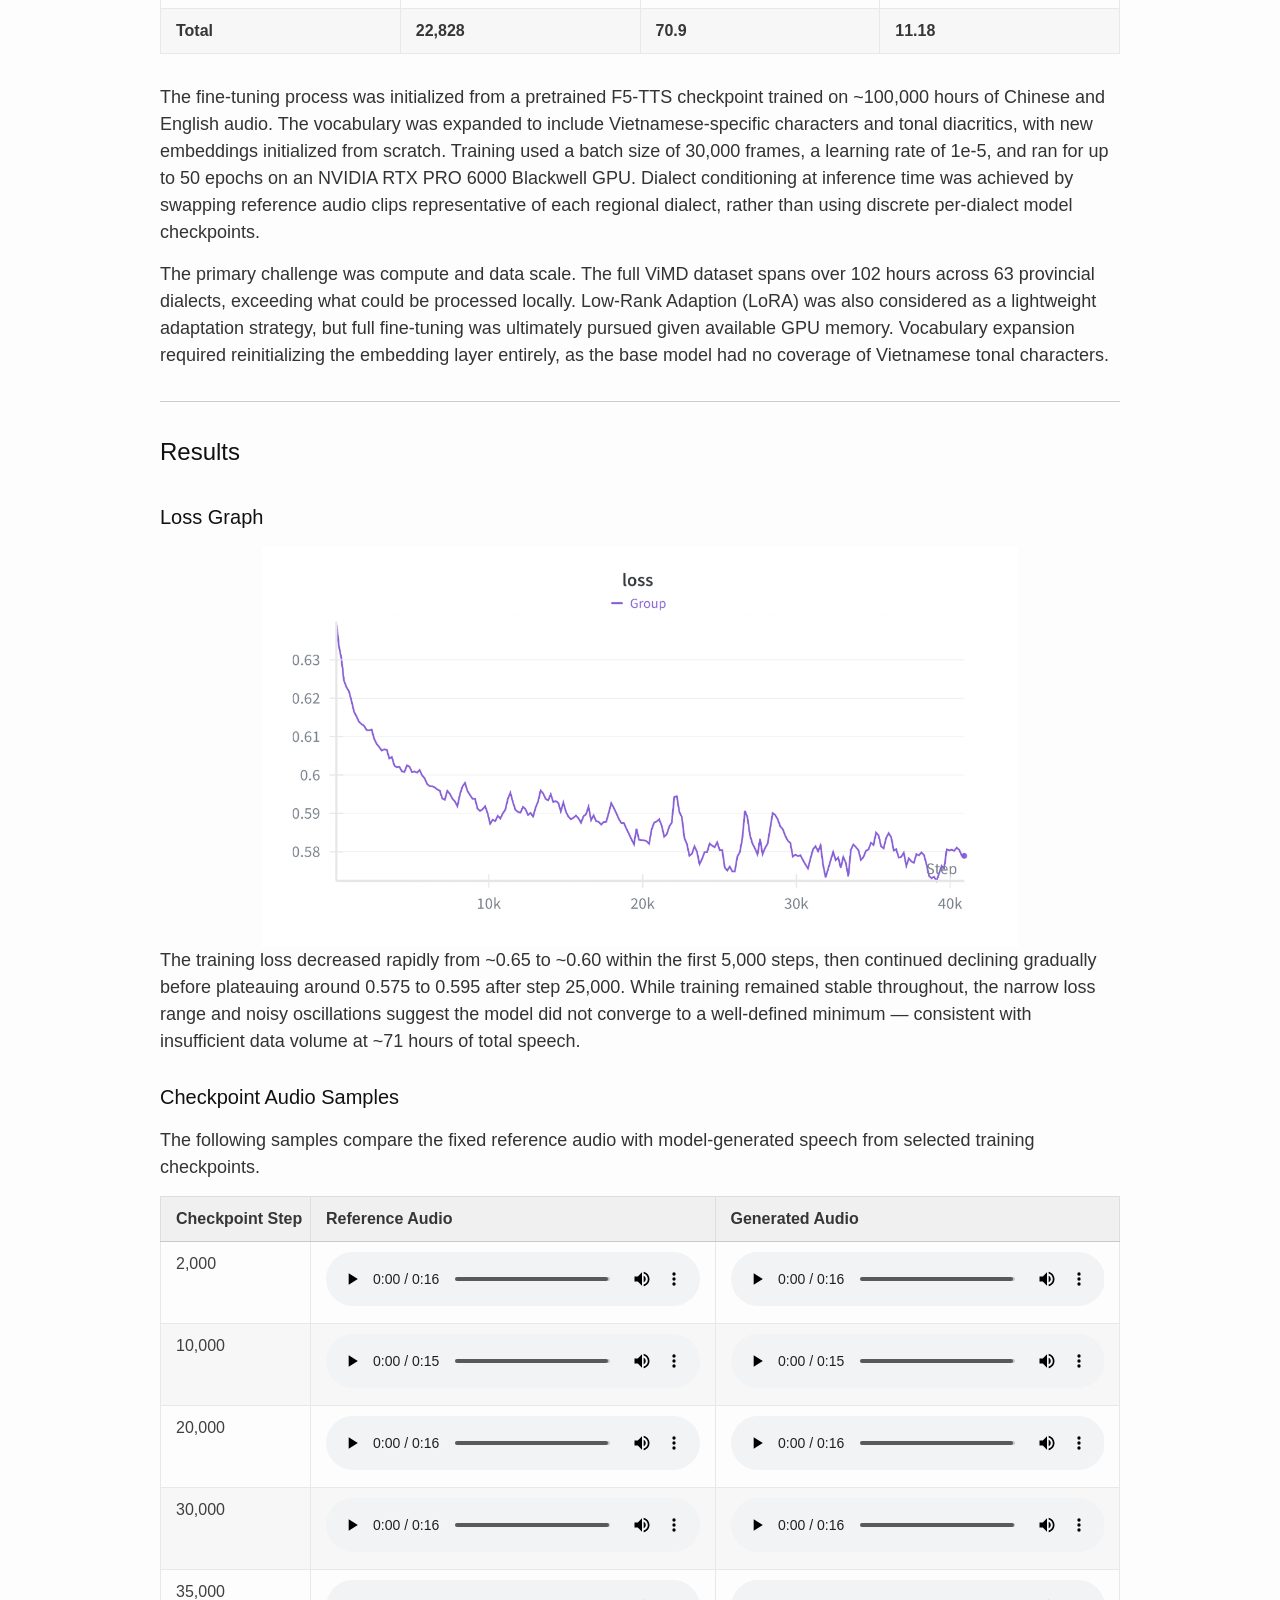
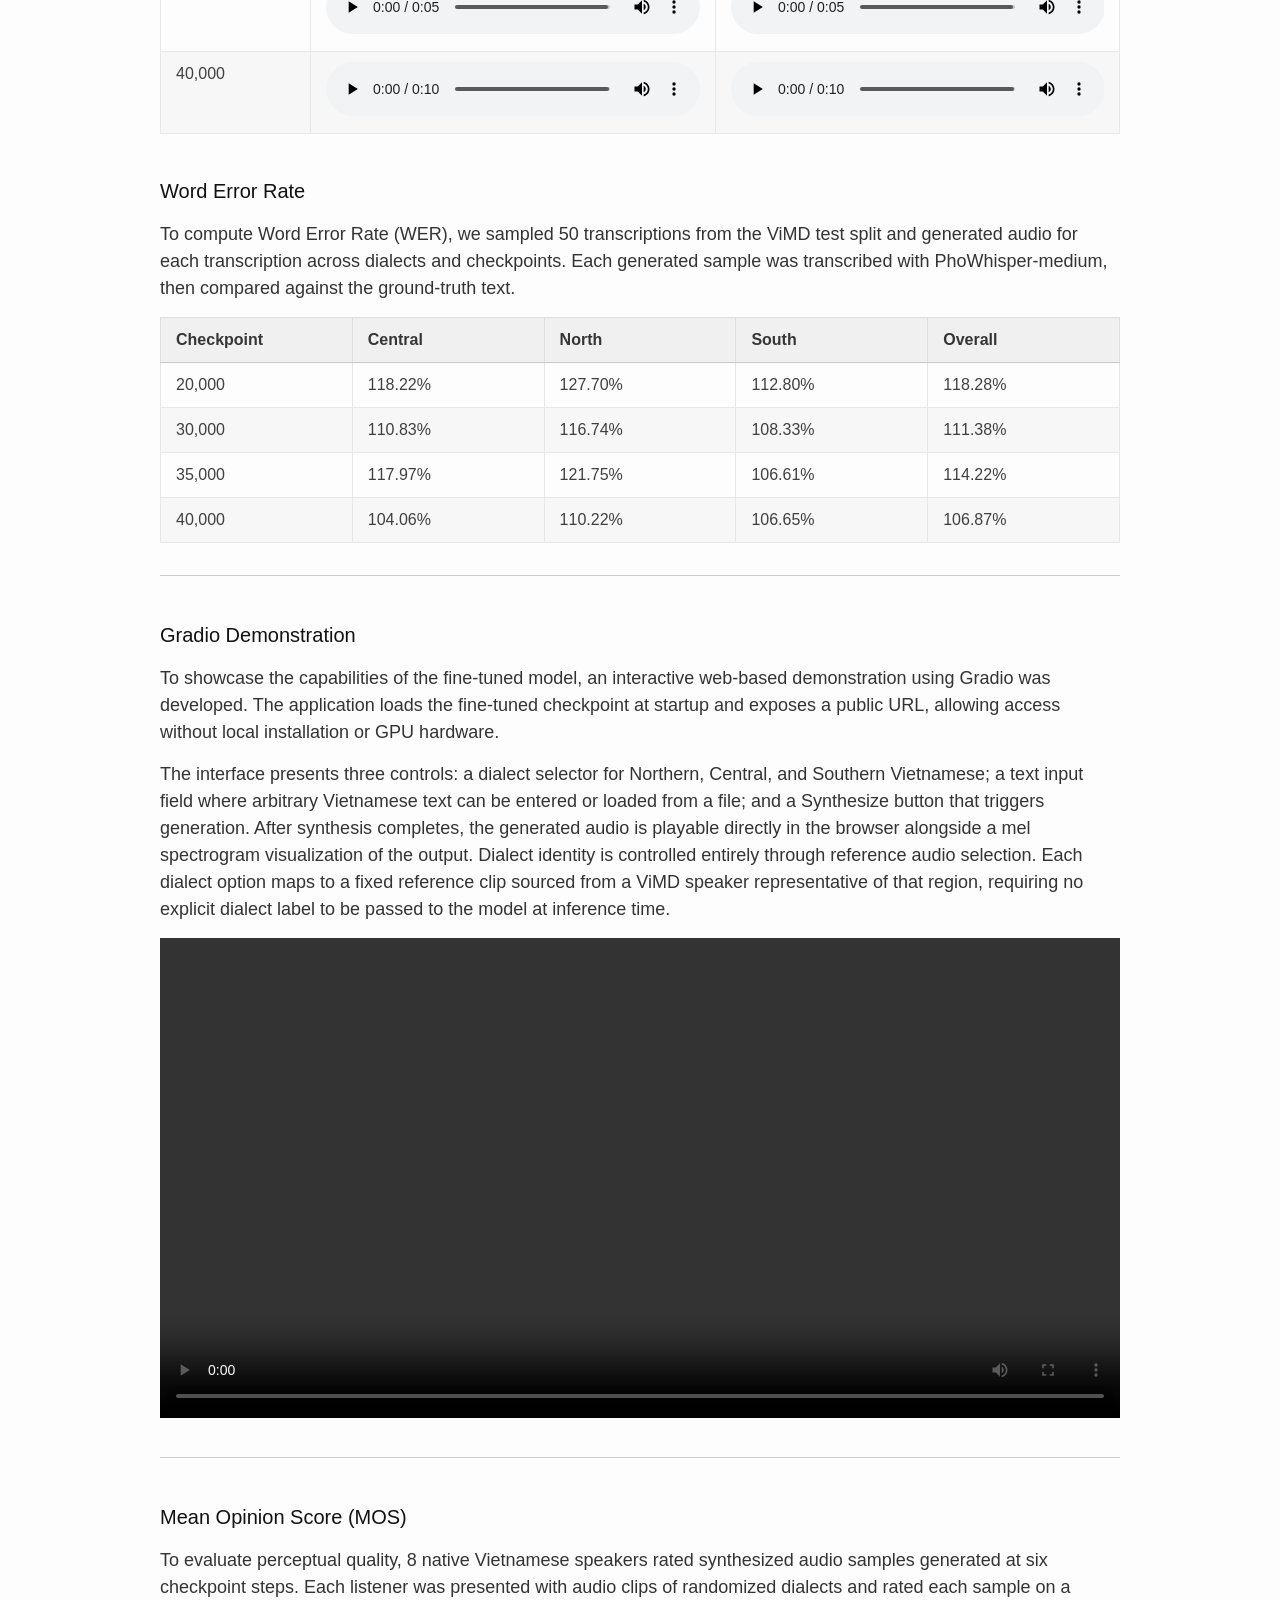
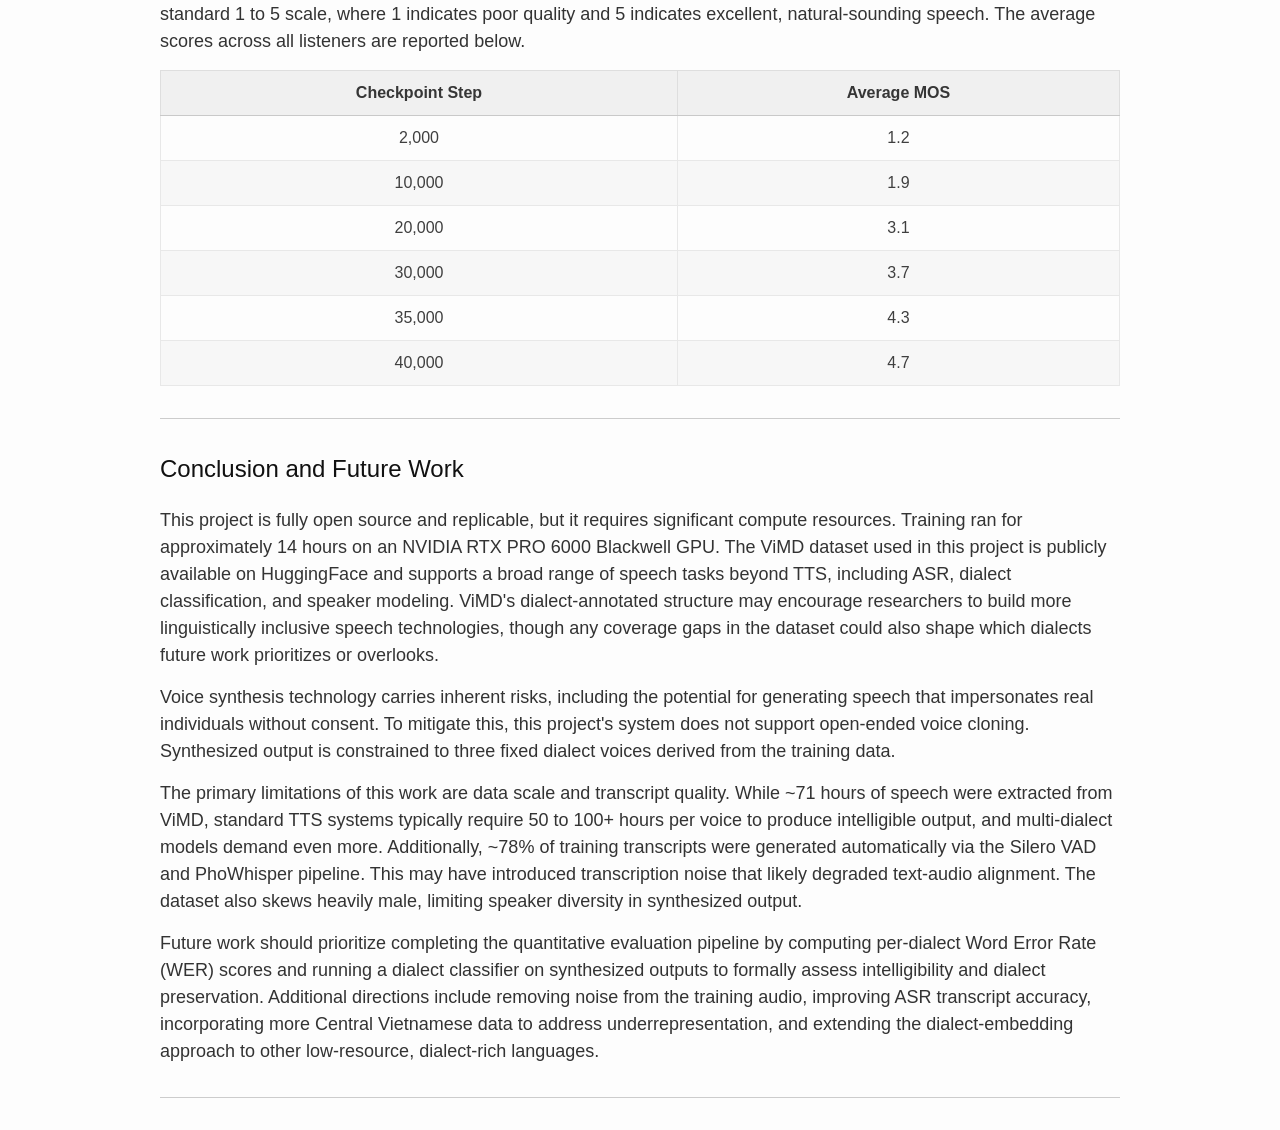
==== commit 38630bb6: "Edited the abstract" ====
--- a/docs/index.html
+++ b/docs/index.html
@@ -92,10 +92,9 @@
     <h2 id="abstract">Abstract</h2>
 
 <p>
-This project plans on creating a multi-dialect Text-to-Speech (TTS) System for Vietnamese. This will be achieved by utilizing a continuous flow-matching approach on a dialect annotated dataset in order to achieve a higher degree
-of naturalness and intelligibility compared to traditional pipelines. To evaluate the framework’s performance, the project will measure overall speech intelligibility using Word Error
-Rate (WER) and assess dialect accuracy using a dedicated dialect classifier to verify if the synthesized speech matches the target prompt. The expected outcome is a speech synthesis system capable of generating distinct Vietnamese
-dialects using minimal reference audio.
+This project proposes a multi-dialect Text-to-Speech (TTS) system for Vietnamese. The system is built using a continuous flow-matching approach and trained on a dialect-annotated dataset to improve speech naturalness and intelligibility. To support multi-dialect learning, audio data was processed and segmented into high-quality clips with aligned transcripts across Northern, Central, and Southern Vietnamese.
+
+The model’s performance is evaluated using Word Error Rate (WER) as a measure of speech intelligibility. While explicit dialect classification was not implemented, the model is trained on dialect-diverse data with the goal of capturing region-specific phonetic characteristics. The expected outcome is a speech synthesis system capable of generating intelligible Vietnamese speech with emerging dialect distinctions using minimal reference audio.
 </p>
 
 <hr>
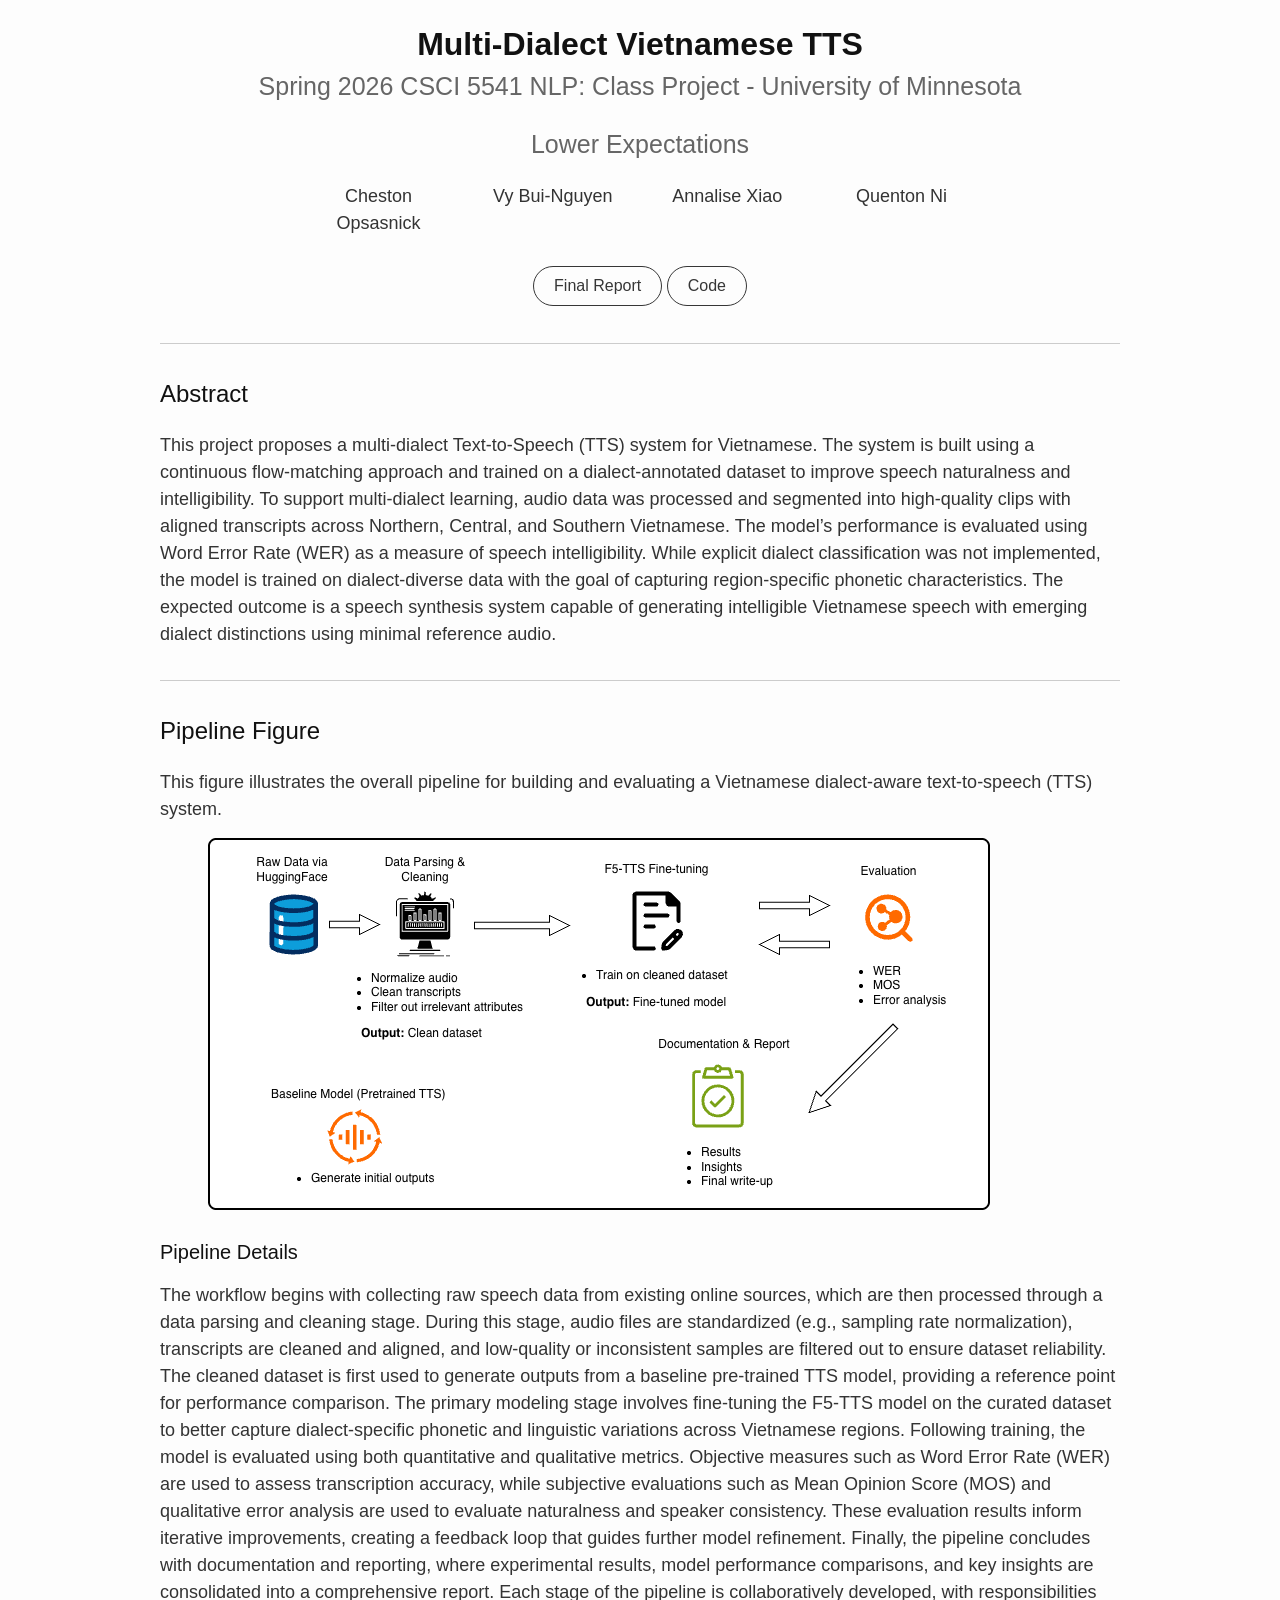
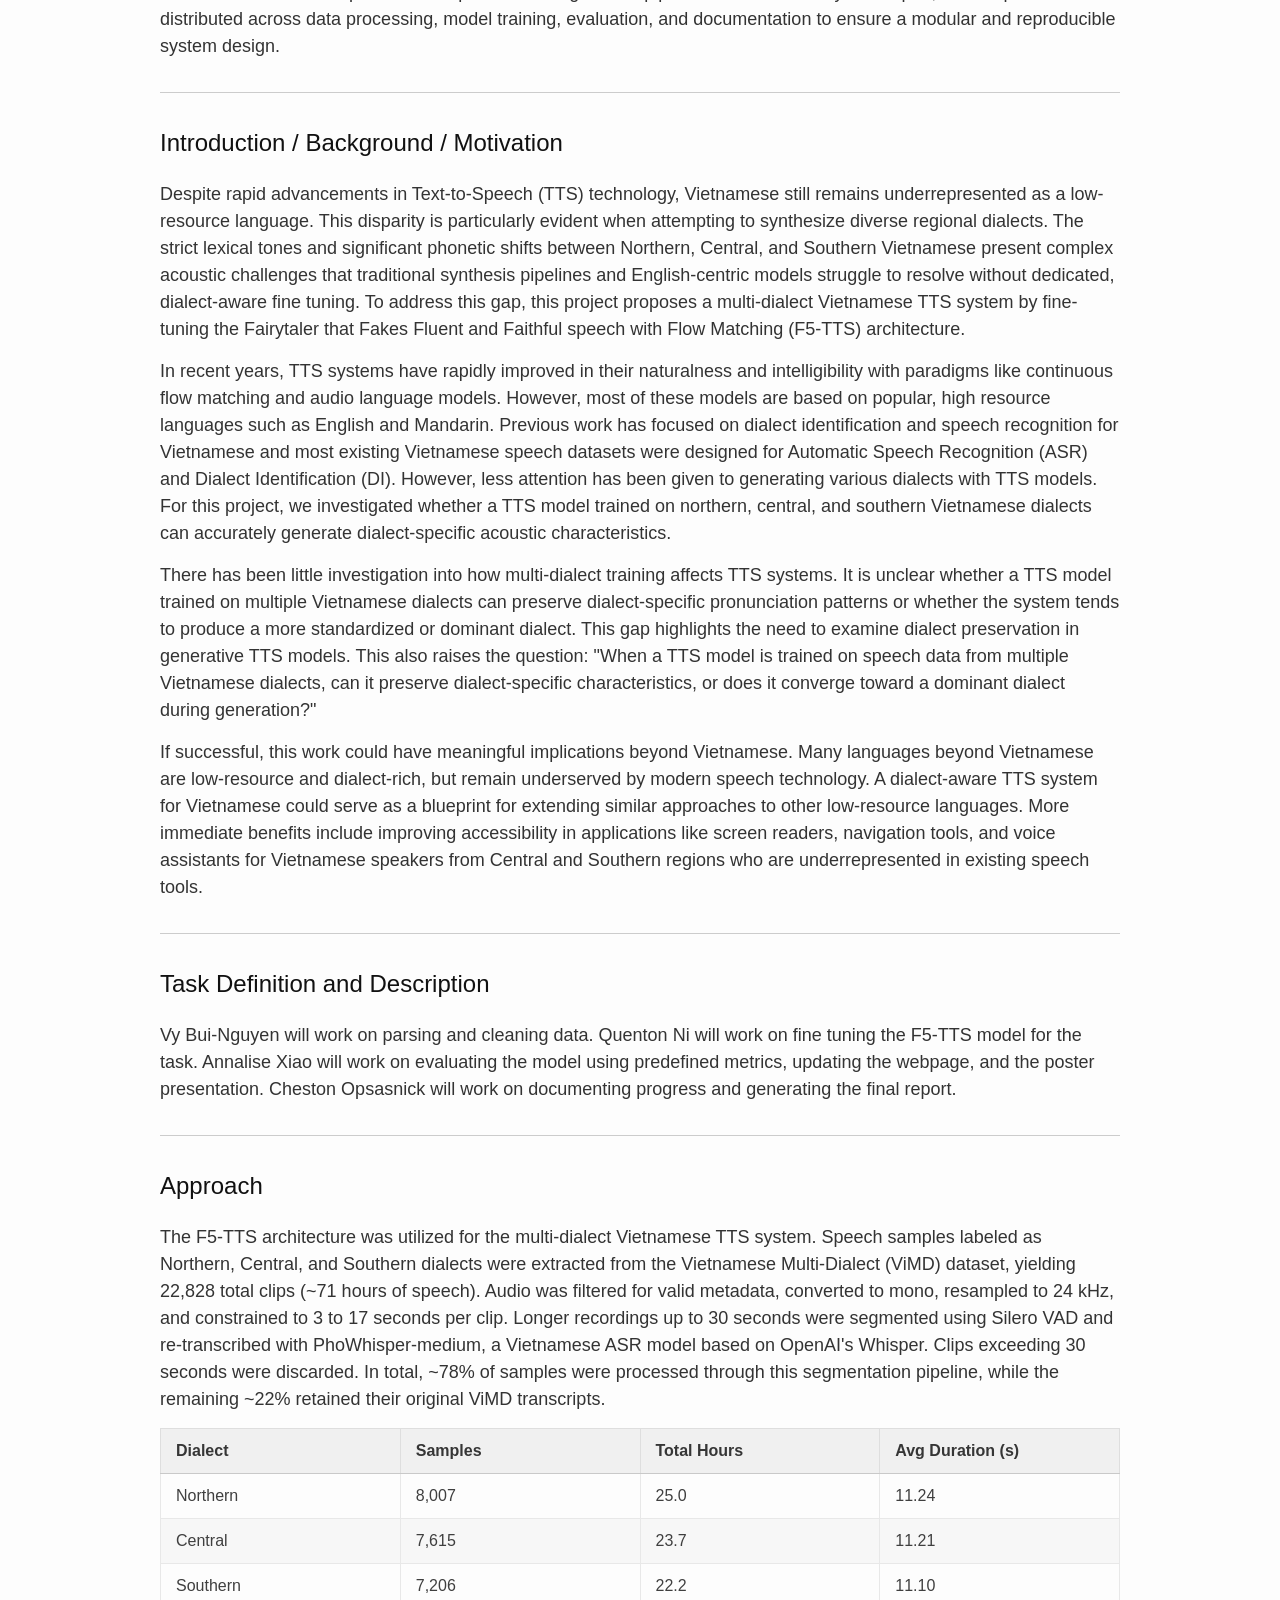
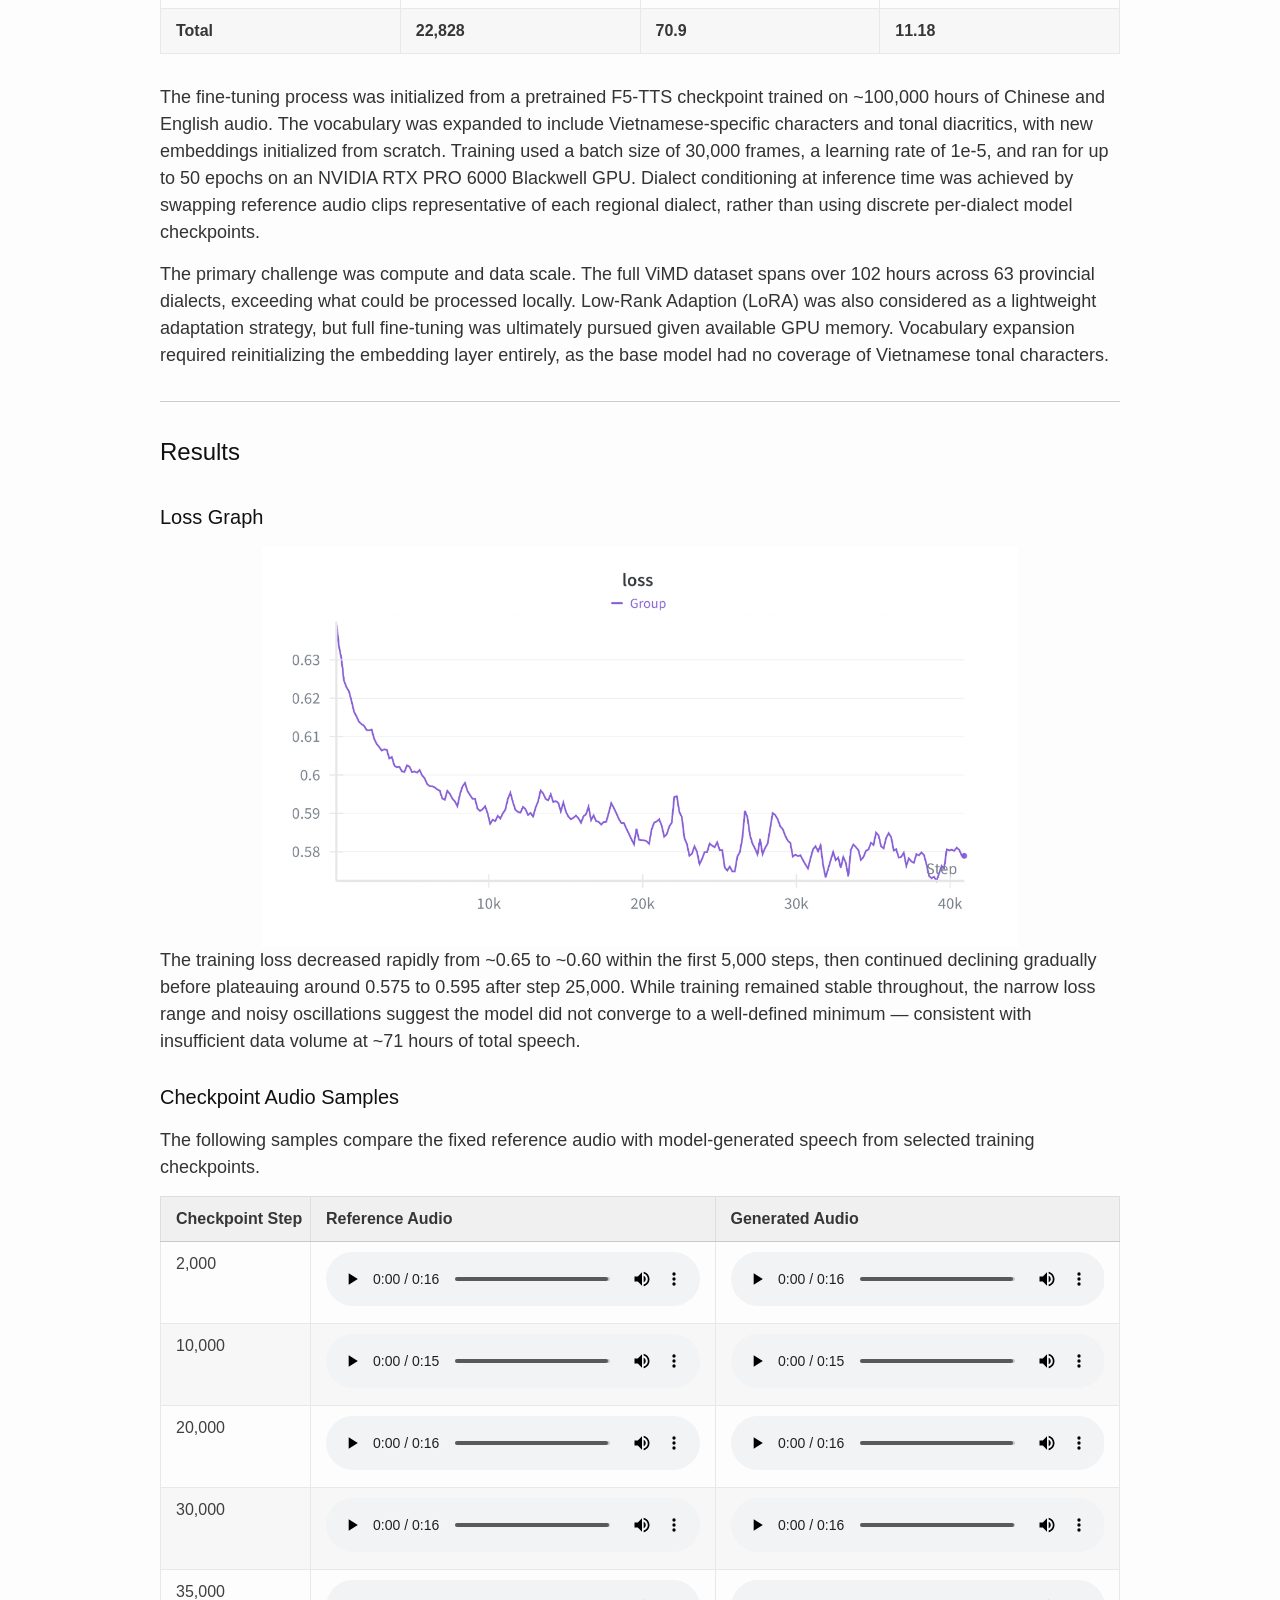
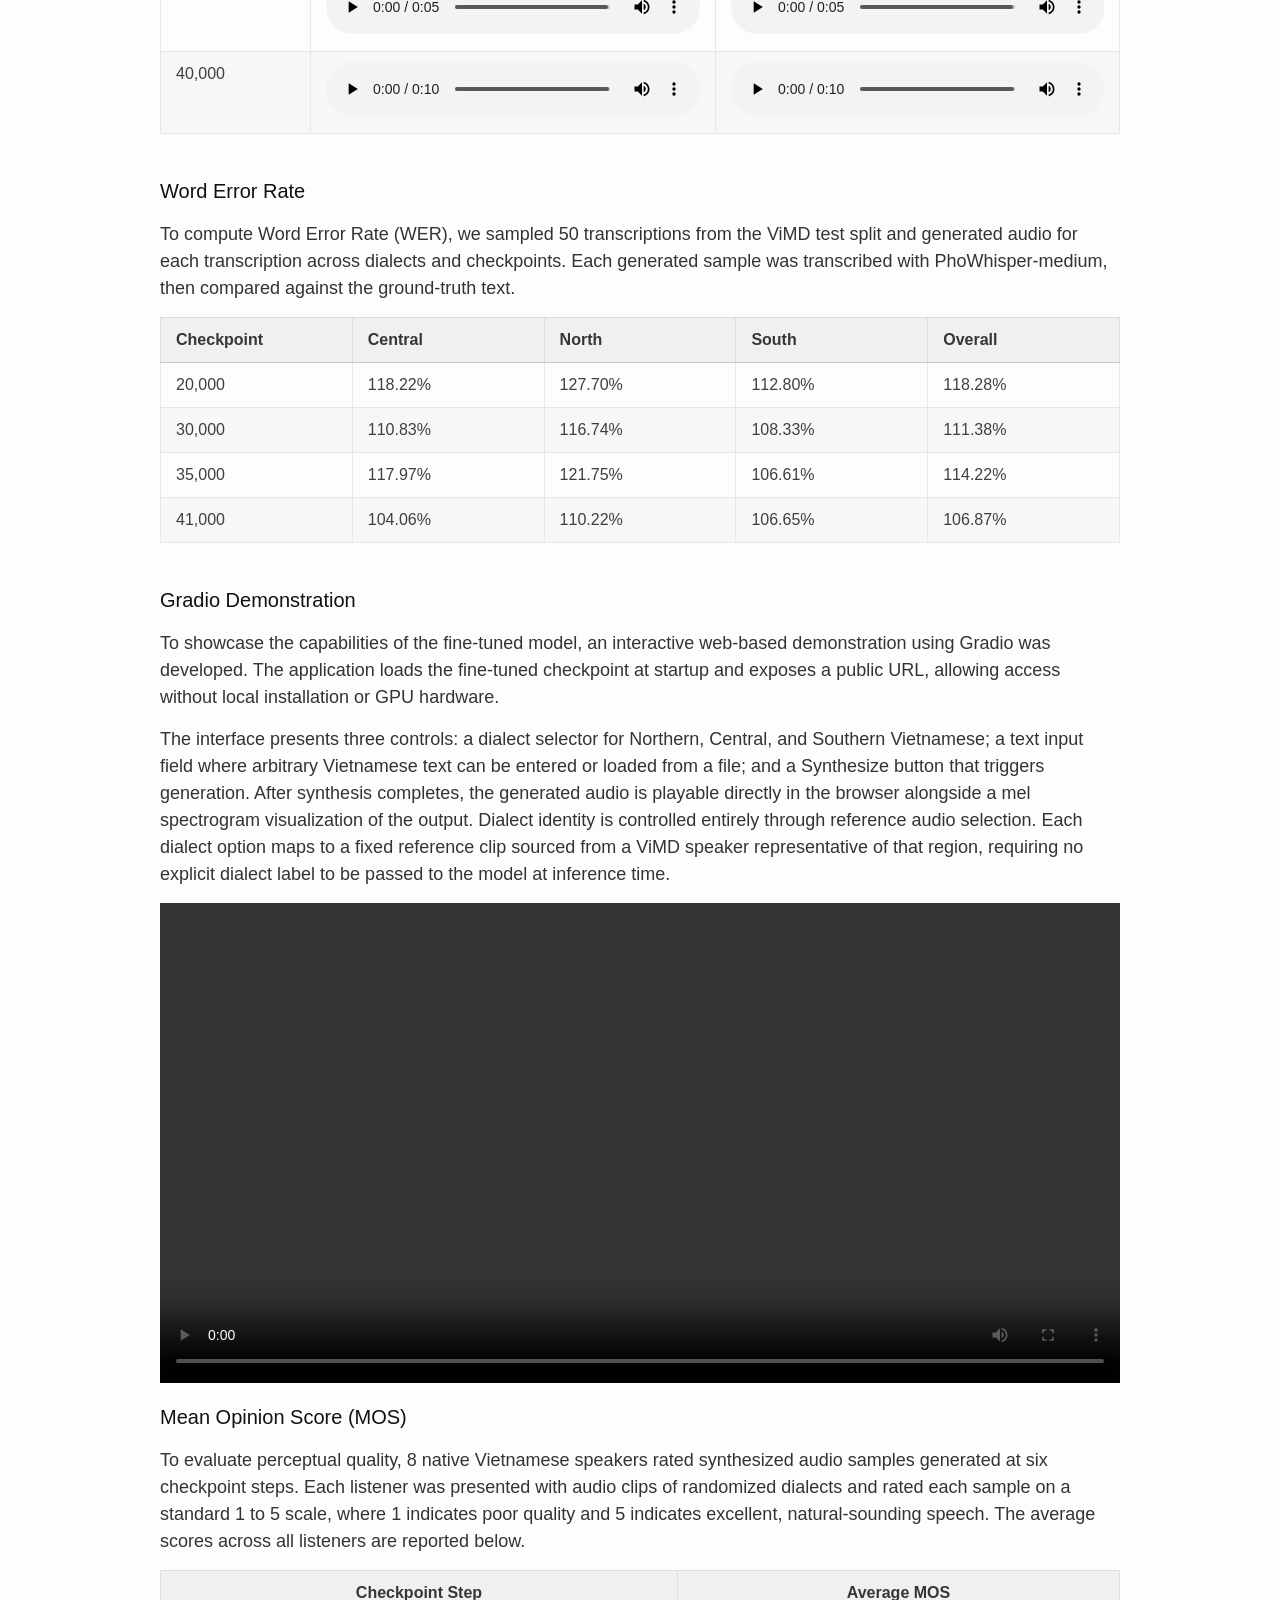
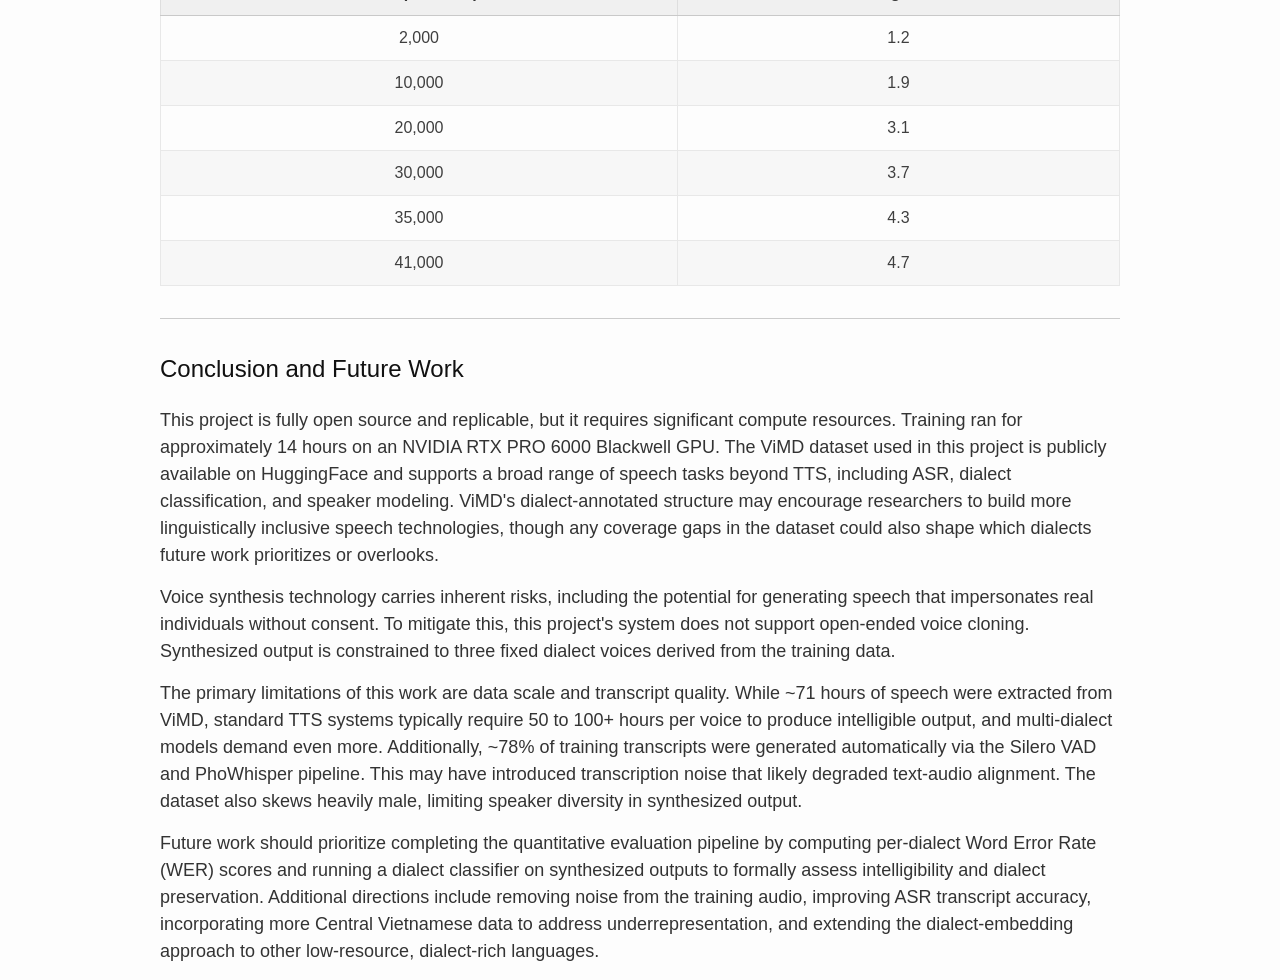
==== commit a8a3137e: "Edited ReadMe" ====
--- a/docs/index.html
+++ b/docs/index.html
@@ -325,12 +325,11 @@
       <tr><td>20,000</td><td>118.22%</td><td>127.70%</td><td>112.80%</td><td>118.28%</td></tr>
       <tr><td>30,000</td><td>110.83%</td><td>116.74%</td><td>108.33%</td><td>111.38%</td></tr>
       <tr><td>35,000</td><td>117.97%</td><td>121.75%</td><td>106.61%</td><td>114.22%</td></tr>
-      <tr><td>40,000</td><td>104.06%</td><td>110.22%</td><td>106.65%</td><td>106.87%</td></tr>
+      <tr><td>41,000</td><td>104.06%</td><td>110.22%</td><td>106.65%</td><td>106.87%</td></tr>
     </tbody>
   </table>
 </div>
 
-<hr>
 
 <h3>Gradio Demonstration</h3>
 <p>
@@ -348,7 +347,6 @@
   <source src="files/gradio-demo.mp4" type="video/mp4">
 </video>
 
-<hr>
 
 <h3>Mean Opinion Score (MOS)</h3>
 <p>
@@ -369,7 +367,7 @@
     <tr><td style="text-align: center;">20,000</td><td style="text-align: center;">3.1</td></tr>
     <tr><td style="text-align: center;">30,000</td><td style="text-align: center;">3.7</td></tr>
     <tr><td style="text-align: center;">35,000</td><td style="text-align: center;">4.3</td></tr>
-    <tr><td style="text-align: center;">40,000</td><td style="text-align: center;">4.7</td></tr>
+    <tr><td style="text-align: center;">41,000</td><td style="text-align: center;">4.7</td></tr>
   </tbody>
 </table>
 
@@ -392,7 +390,6 @@
   Future work should prioritize completing the quantitative evaluation pipeline by computing per-dialect Word Error Rate (WER) scores and running a dialect classifier on synthesized outputs to formally assess intelligibility and dialect preservation. Additional directions include removing noise from the training audio, improving ASR transcript accuracy, incorporating more Central Vietnamese data to address underrepresentation, and extending the dialect-embedding approach to other low-resource, dialect-rich languages.
 </p>
 
-<hr>
   </div>
   
 </body></html>
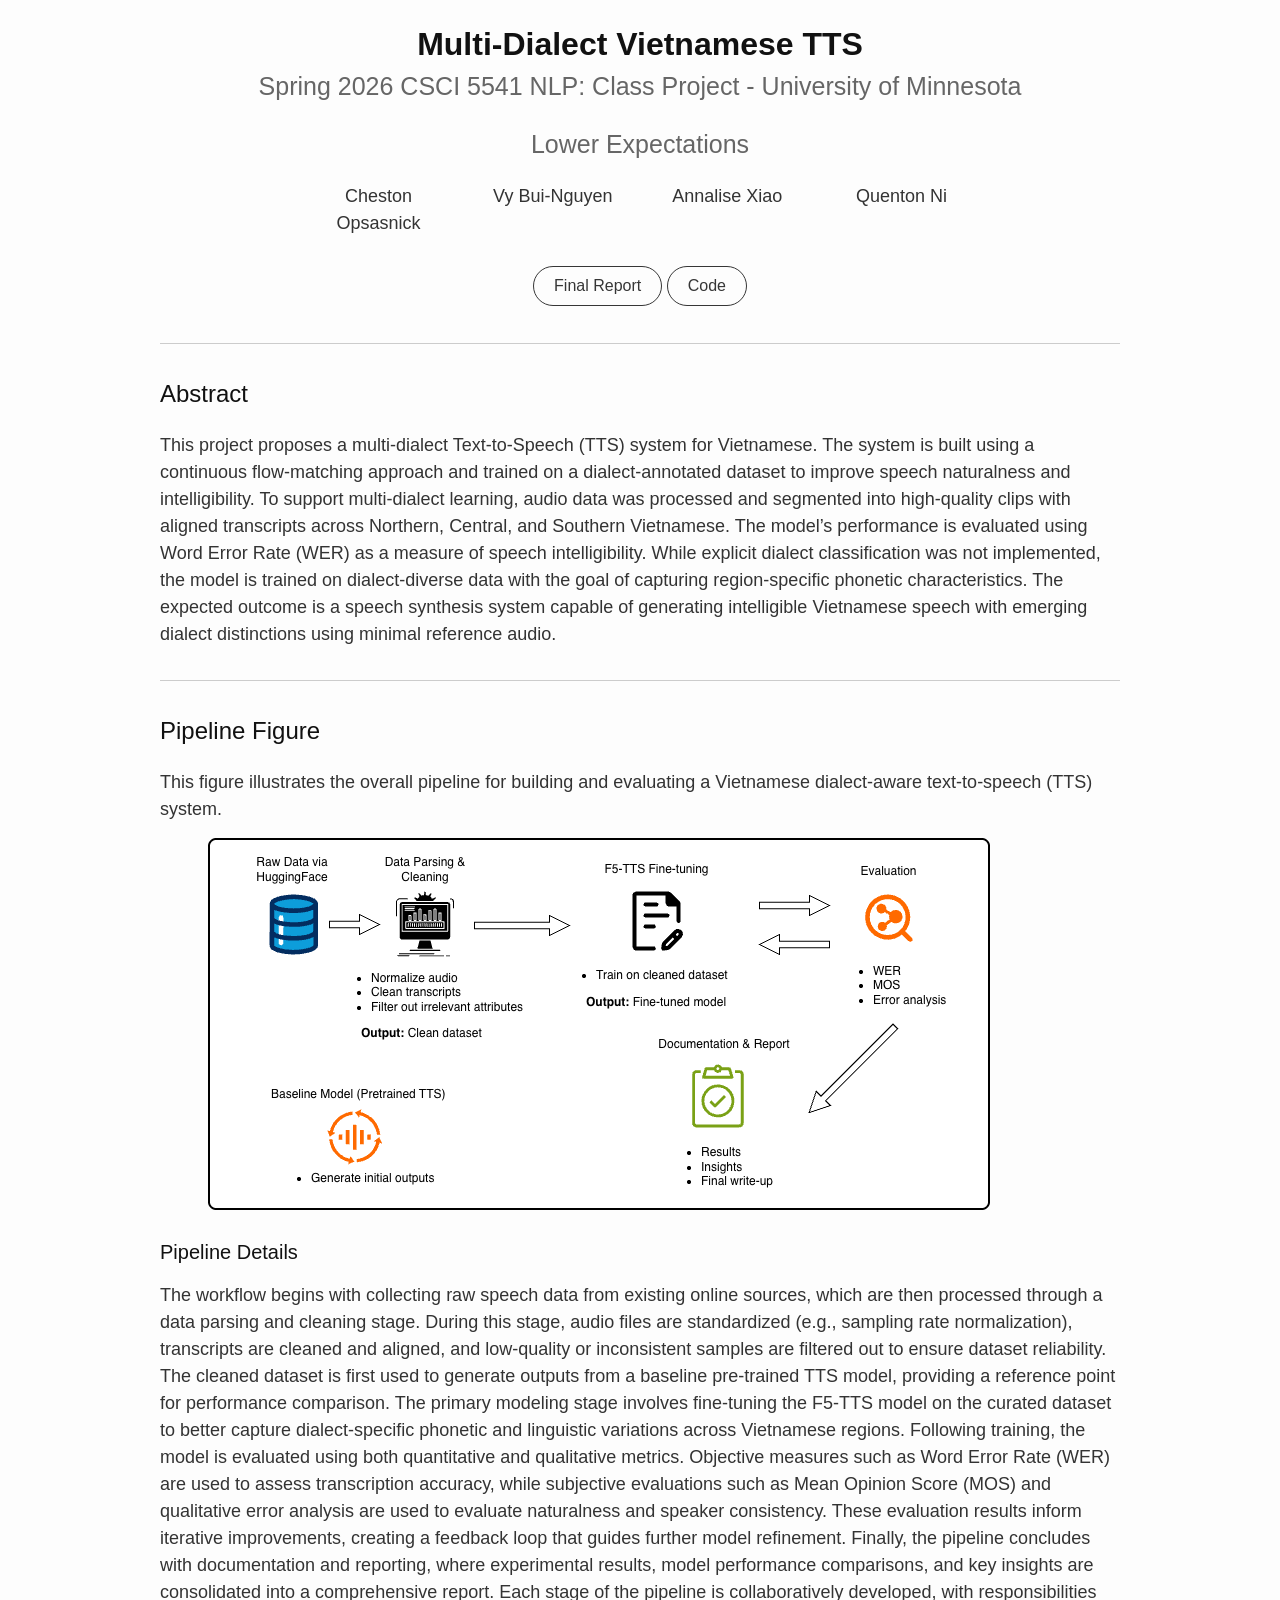
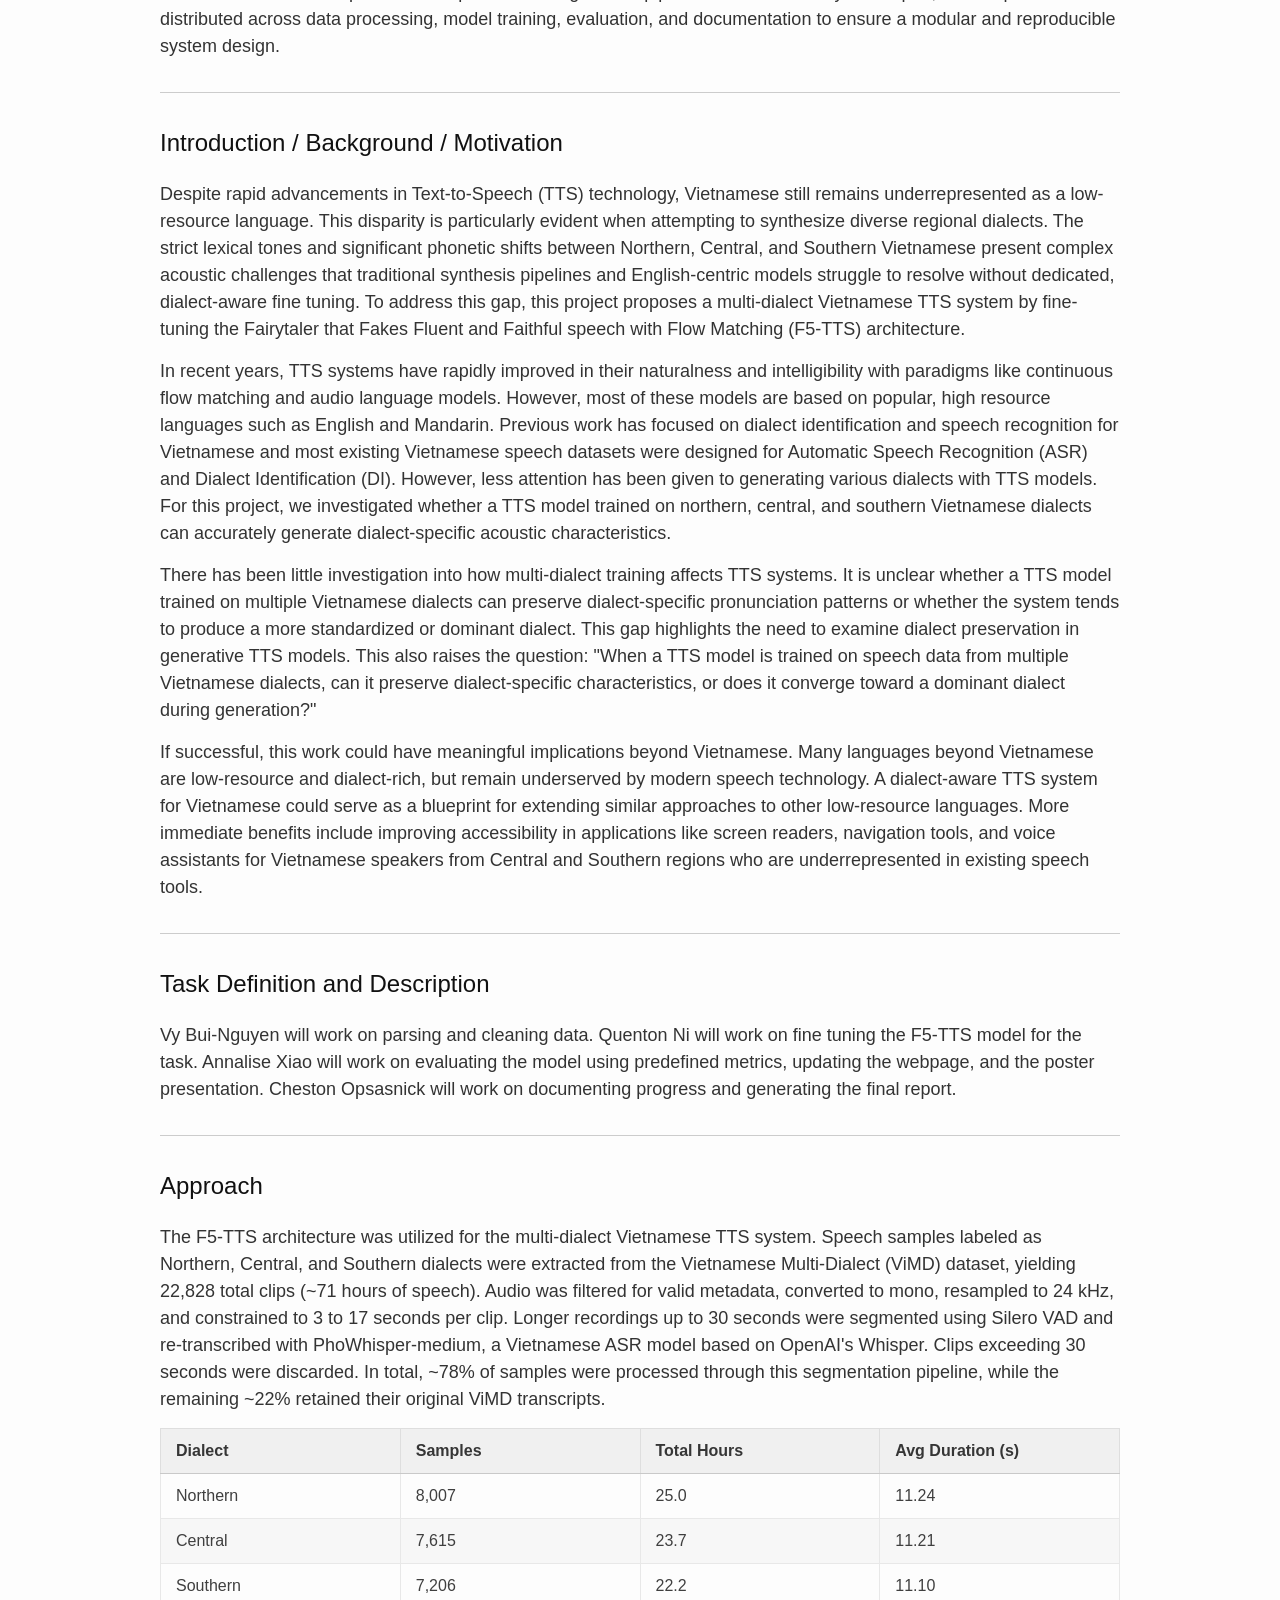
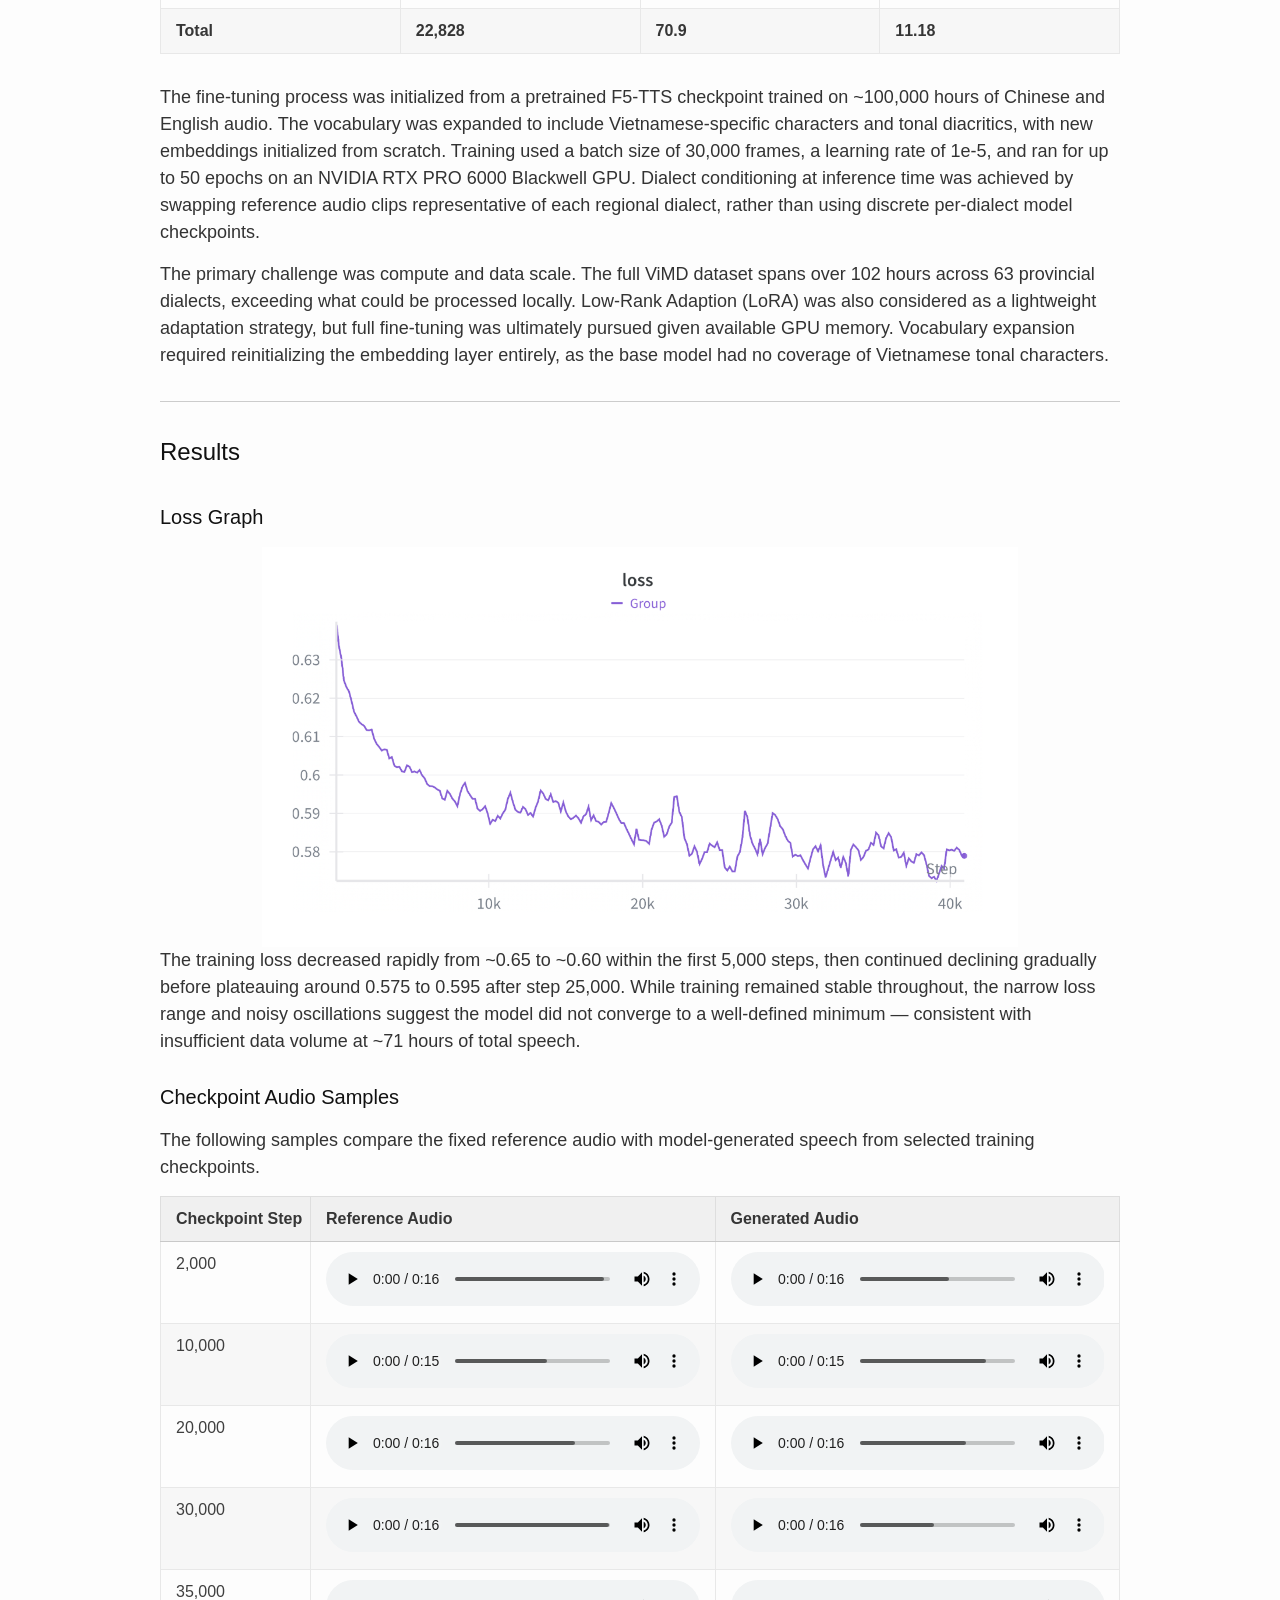
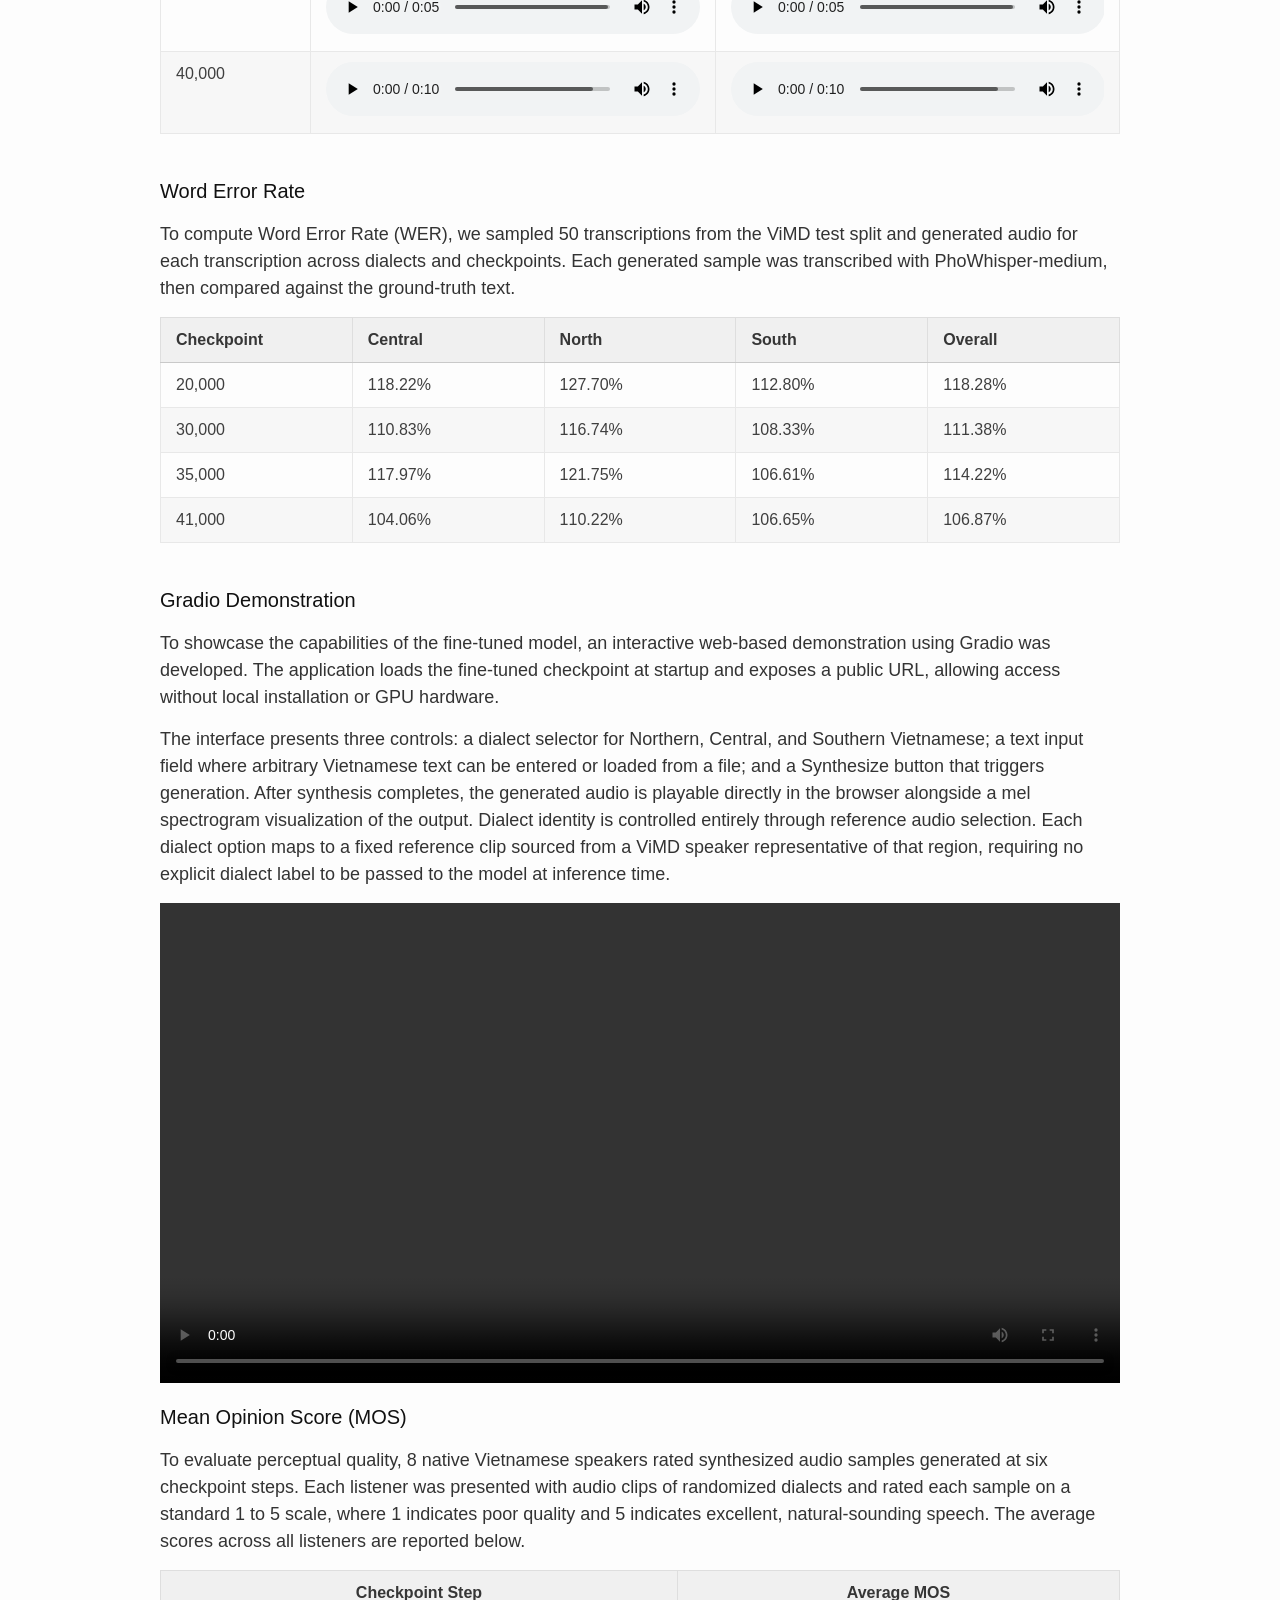
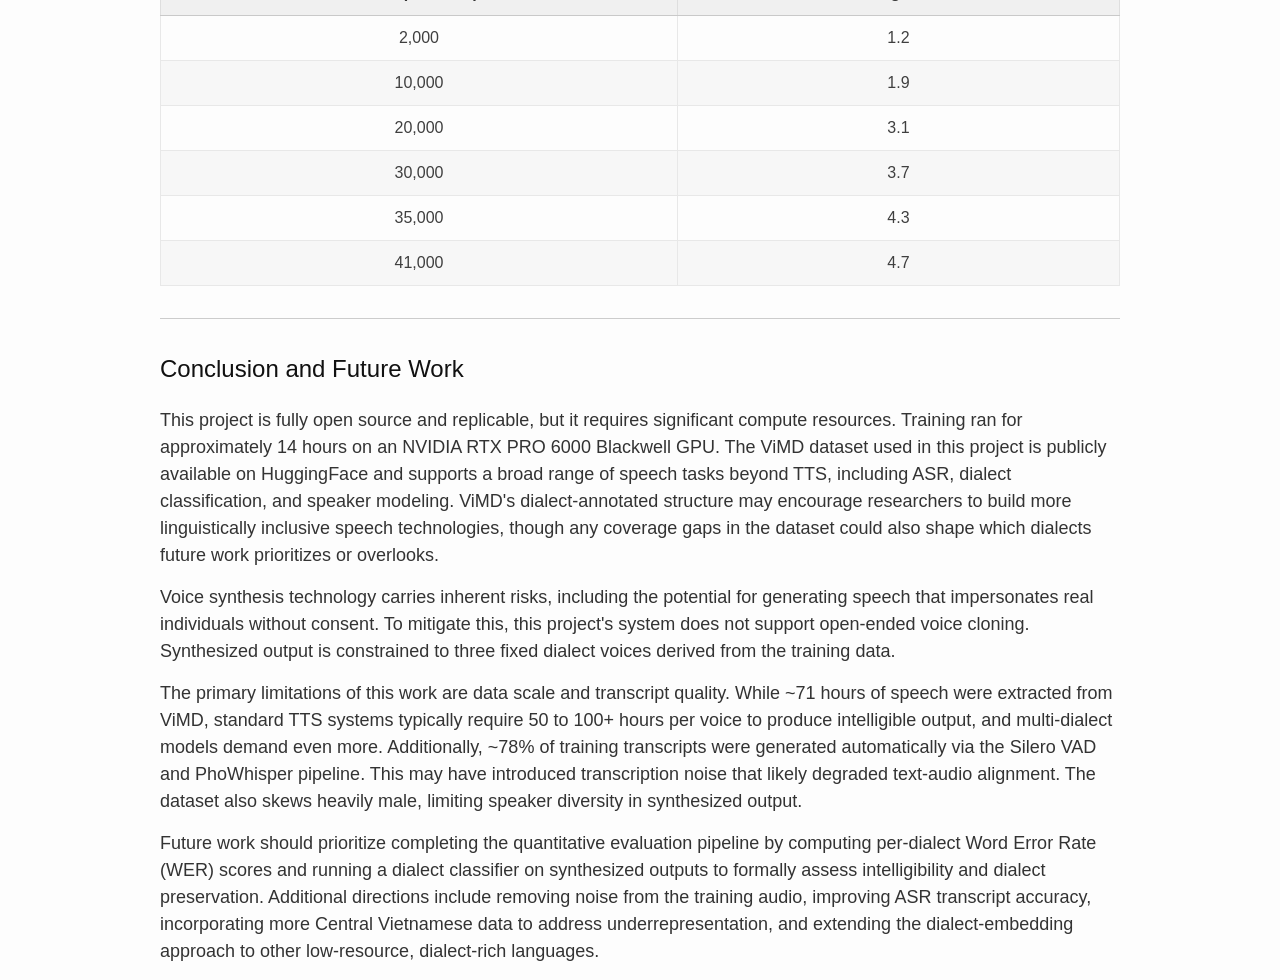
==== commit c543d717: "Added report link" ====
--- a/docs/index.html
+++ b/docs/index.html
@@ -63,7 +63,7 @@
           <!-- Github link -->
           <span class="link-block">
             <a
-              href=""
+              href="./files/Viet_TTS_Final_Report.pdf"
               target="_blank"
               class="external-link button is-normal is-rounded is-dark is-outlined"
             >
